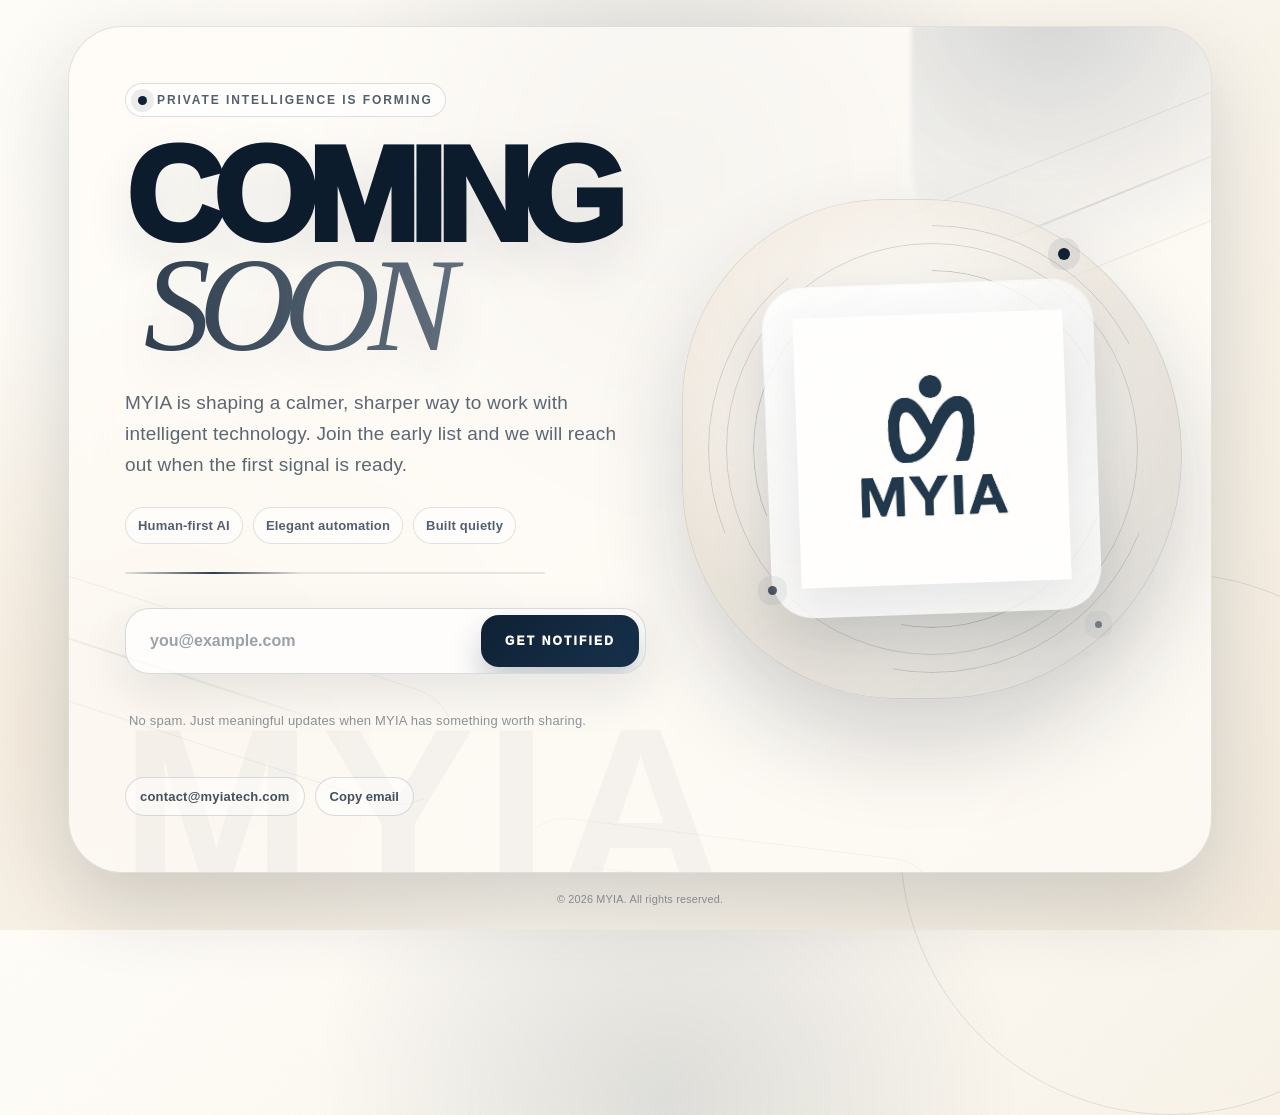
==== index.html @ dc177691 "Add elegant motion system to MYIA landing" ====
<!doctype html>
<html lang="en">
  <head>
    <meta charset="utf-8" />
    <meta name="viewport" content="width=device-width, initial-scale=1" />
    <meta name="color-scheme" content="light" />

    <title>Coming Soon</title>
    <meta name="robots" content="index,follow" />
    <link rel="canonical" href="https://myiatech.com/" />
    <meta
      name="description"
      content="MYIA Tech is launching soon. Leave your email and get notified when we have updates about the MYIA project."
    />

    <meta property="og:title" content="Coming Soon" />
    <meta
      property="og:description"
      content="MYIA Tech is launching soon. Leave your email and get notified when we have updates about the MYIA project."
    />
    <meta property="og:url" content="https://myiatech.com/" />
    <meta property="og:type" content="website" />
    <meta property="og:locale" content="en_US" />

    <meta name="twitter:card" content="summary" />
    <meta name="twitter:title" content="Coming Soon" />
    <meta
      name="twitter:description"
      content="MYIA Tech is launching soon. Leave your email and get notified when we have updates."
    />

    <link rel="icon" href="/favicon-32.png?v=9" sizes="32x32" type="image/png" />
    <link rel="icon" href="/favicon-16.png?v=9" sizes="16x16" type="image/png" />
    <link rel="apple-touch-icon" href="/apple-touch-icon.png?v=9" sizes="180x180" />
    <link rel="manifest" href="/site.webmanifest" />

    <link rel="stylesheet" href="/styles.css" />

    <script type="application/ld+json">
      {
        "@context": "https://schema.org",
        "@type": "Organization",
        "name": "MYIA Tech",
        "url": "https://myiatech.com/",
        "email": "contact@myiatech.com"
      }
    </script>
  </head>
  <body>
    <main class="wrap">
      <section class="coming" aria-label="Coming soon">
        <div class="ambient" aria-hidden="true">
          <span class="ribbon ribbon--a"></span>
          <span class="ribbon ribbon--b"></span>
          <span class="ribbon ribbon--c"></span>
        </div>

        <div class="heroCopy">
          <p class="kicker">Private intelligence is forming</p>
          <h1 class="headline">Coming <span>soon</span></h1>
          <p class="subhead">
            MYIA is shaping a calmer, sharper way to work with intelligent
            technology. Join the early list and we will reach out when the first
            signal is ready.
          </p>

          <ul class="signalList" aria-label="MYIA launch signals">
            <li>Human-first AI</li>
            <li>Elegant automation</li>
            <li>Built quietly</li>
          </ul>

          <div class="launchSignal" aria-hidden="true">
            <span></span>
          </div>

          <div class="notify" id="notify">
            <!-- Formspree (free tier). -->
            <form
              class="form"
              name="notify"
              method="POST"
              action="https://formspree.io/f/mjgewren"
              novalidate
            >
              <input
                type="hidden"
                name="message"
                value="I'd like to be notified when you have news about the MYIA project."
              />
              <input class="honeypot" type="text" name="_gotcha" tabindex="-1" autocomplete="off" />

              <label class="sr-only" for="email">Email</label>
              <div class="form__row">
                <input
                  id="email"
                  name="email"
                  class="form__input"
                  type="email"
                  autocomplete="email"
                  placeholder="you@example.com"
                  inputmode="email"
                  aria-describedby="email-msg"
                  required
                />
                <button class="form__btn" type="submit">Get notified</button>
              </div>
              <p class="fieldMsg" id="email-msg" aria-live="polite"></p>
              <p class="form__meta">
                No spam. Just meaningful updates when MYIA has something worth
                sharing.
              </p>
              <p class="form__status" role="status" aria-live="polite"></p>
            </form>
          </div>

          <div class="links">
            <a
              class="ctaLink ctaLink--email"
              href="mailto:contact@myiatech.com?subject=MYIA%20Tech%20-%20Hello"
              >contact@myiatech.com</a>
            <button class="ctaLink copyBtn" type="button" data-copy="contact@myiatech.com">
              Copy email
            </button>
          </div>
        </div>

        <div class="heroVisual" aria-hidden="true">
          <div class="logoStage">
            <span class="signalRing signalRing--a"></span>
            <span class="signalRing signalRing--b"></span>
            <span class="signalRing signalRing--c"></span>
            <span class="signalBeam"></span>
            <span class="orbitDot orbitDot--a"></span>
            <span class="orbitDot orbitDot--b"></span>
            <span class="orbitDot orbitDot--c"></span>
            <div class="logoLockup">
              <img
                class="logoLockup__mark"
                src="/myia-logo.png"
                alt=""
                width="220"
                height="220"
                loading="eager"
              />
            </div>
          </div>
        </div>
      </section>

      <footer class="footer">
        <small>© <span id="year"></span> MYIA. All rights reserved.</small>
      </footer>
    </main>

    <script src="/script.js" defer></script>
  </body>
</html>
---- styles.css ----
:root {
  --ink: #0f2134;
  --ink-2: #17314b;
  --paper: #fffdf8;
  --porcelain: #f7f2e9;
  --sand: #efe2d0;
  --line: rgba(15, 33, 52, 0.14);
  --muted: rgba(15, 33, 52, 0.68);
  --muted-2: rgba(15, 33, 52, 0.48);
  --shadow: 0 30px 80px rgba(15, 33, 52, 0.16);
  --sans: "Avenir Next", Avenir, "Gill Sans", "Trebuchet MS", sans-serif;
  --serif: "Iowan Old Style", "Palatino Linotype", Palatino, Georgia, serif;
}

* { box-sizing: border-box; }

html,
body { min-height: 100%; }

html {
  -webkit-text-size-adjust: 100%;
  text-size-adjust: 100%;
}

body {
  margin: 0;
  color: var(--ink);
  background:
    radial-gradient(circle at 52% 18%, rgba(15, 33, 52, 0.12), transparent 22rem),
    radial-gradient(circle at 12% 78%, rgba(239, 226, 208, 0.8), transparent 26rem),
    linear-gradient(135deg, #fffdf8 0%, #fbf7ef 48%, #f3eadc 100%);
  font-family: var(--sans);
  letter-spacing: 0.2px;
  overflow-x: hidden;
}

body::before {
  content: "";
  position: fixed;
  inset: 0;
  pointer-events: none;
  opacity: 0.16;
  background-image:
    linear-gradient(rgba(15, 33, 52, 0.06) 1px, transparent 1px),
    linear-gradient(90deg, rgba(15, 33, 52, 0.06) 1px, transparent 1px);
  background-size: 44px 44px;
  mask-image: radial-gradient(circle at 50% 42%, black, transparent 72%);
}

body::after {
  content: "";
  position: fixed;
  inset: -30%;
  pointer-events: none;
  opacity: 0.08;
  background-image: url("data:image/svg+xml,%3Csvg xmlns='http://www.w3.org/2000/svg' width='180' height='180'%3E%3Cfilter id='n'%3E%3CfeTurbulence type='fractalNoise' baseFrequency='.9' numOctaves='3' stitchTiles='stitch'/%3E%3C/filter%3E%3Crect width='180' height='180' filter='url(%23n)' opacity='.45'/%3E%3C/svg%3E");
  mix-blend-mode: multiply;
}

.sr-only {
  position: absolute;
  width: 1px;
  height: 1px;
  padding: 0;
  margin: -1px;
  overflow: hidden;
  clip: rect(0, 0, 0, 0);
  white-space: nowrap;
  border: 0;
}

.wrap {
  position: relative;
  min-height: 100svh;
  display: grid;
  grid-template-rows: 1fr auto;
  max-width: 1180px;
  margin: 0 auto;
  padding: calc(26px + env(safe-area-inset-top)) calc(18px + env(safe-area-inset-left))
    calc(24px + env(safe-area-inset-bottom)) calc(18px + env(safe-area-inset-right));
}

.wrap::before,
.wrap::after {
  content: "";
  position: absolute;
  border: 1px solid rgba(15, 33, 52, 0.1);
  border-radius: 999px;
  pointer-events: none;
  animation: slowSpin 28s linear infinite;
}

.wrap::before {
  width: min(76vw, 760px);
  height: min(76vw, 760px);
  left: 50%;
  top: 50%;
  transform: translate(-50%, -55%);
}

.wrap::after {
  width: min(54vw, 540px);
  height: min(54vw, 540px);
  right: -18%;
  bottom: -20%;
  animation-direction: reverse;
}

.coming {
  position: relative;
  z-index: 1;
  align-self: center;
  display: grid;
  grid-template-columns: minmax(0, 0.96fr) minmax(320px, 0.82fr);
  gap: clamp(30px, 5vw, 76px);
  align-items: center;
  padding: clamp(28px, 5vw, 56px);
  border: 1px solid rgba(15, 33, 52, 0.12);
  border-radius: clamp(28px, 5vw, 54px);
  background: rgba(255, 253, 248, 0.74);
  box-shadow: var(--shadow);
  backdrop-filter: blur(18px);
  transform: translateY(14px);
  opacity: 0;
  animation: enter 760ms cubic-bezier(.2,.8,.2,1) 120ms forwards;
  overflow: hidden;
}

.coming::before {
  content: "";
  position: absolute;
  width: 460px;
  height: 460px;
  right: -160px;
  top: -170px;
  border-radius: 46% 54% 60% 40%;
  background: radial-gradient(circle at 30% 30%, rgba(19, 40, 62, 0.18), transparent 62%);
  filter: blur(2px);
  animation: morph 12s ease-in-out infinite;
}

.coming::after {
  content: "MYIA";
  position: absolute;
  left: clamp(22px, 4vw, 54px);
  bottom: -0.23em;
  color: rgba(15, 33, 52, 0.035);
  font-size: clamp(90px, 18vw, 240px);
  font-weight: 900;
  letter-spacing: 0.04em;
  line-height: 1;
  pointer-events: none;
}

.heroCopy,
.heroVisual { position: relative; z-index: 1; }

.kicker {
  display: inline-flex;
  align-items: center;
  gap: 10px;
  margin: 0 0 24px;
  padding: 9px 12px;
  border: 1px solid rgba(15, 33, 52, 0.14);
  border-radius: 999px;
  color: rgba(15, 33, 52, 0.72);
  background: rgba(255, 255, 255, 0.56);
  font-size: 12px;
  font-weight: 800;
  letter-spacing: 0.16em;
  text-transform: uppercase;
}

.kicker::before {
  content: "";
  width: 9px;
  height: 9px;
  border-radius: 50%;
  background: var(--ink);
  box-shadow: 0 0 0 7px rgba(15, 33, 52, 0.08);
}

.headline {
  max-width: 8.6ch;
  margin: 0;
  color: #0d1c2d;
  font-family: var(--sans);
  font-size: clamp(58px, 11vw, 134px);
  font-weight: 950;
  letter-spacing: -0.075em;
  line-height: 0.82;
  text-transform: uppercase;
}

.headline span {
  display: block;
  font-family: var(--serif);
  font-style: italic;
  font-weight: 500;
  letter-spacing: -0.09em;
  color: rgba(15, 33, 52, 0.86);
  transform: translateX(0.14em);
}

.subhead {
  max-width: 58ch;
  margin: 26px 0 0;
  color: var(--muted);
  font-size: clamp(16px, 1.6vw, 19px);
  line-height: 1.65;
}

.signalList {
  display: flex;
  flex-wrap: wrap;
  gap: 10px;
  margin: 26px 0 0;
  padding: 0;
  list-style: none;
}

.signalList li {
  padding: 10px 12px;
  border: 1px solid rgba(15, 33, 52, 0.13);
  border-radius: 999px;
  background: rgba(255, 255, 255, 0.58);
  color: rgba(15, 33, 52, 0.72);
  font-size: 13px;
  font-weight: 700;
}

.notify {
  margin-top: 34px;
  max-width: 620px;
}

.form { margin: 0; }

.honeypot { display: none !important; }

.form__row {
  display: grid;
  grid-template-columns: 1fr auto;
  align-items: stretch;
  padding: 6px;
  border: 1px solid rgba(15, 33, 52, 0.16);
  border-radius: 24px;
  background: rgba(255, 255, 255, 0.72);
  box-shadow: 0 18px 48px rgba(15, 33, 52, 0.1);
  overflow: hidden;
  transition: border-color 160ms ease, box-shadow 160ms ease, transform 160ms ease;
}

.form__row:focus-within {
  border-color: rgba(15, 33, 52, 0.42);
  box-shadow: 0 22px 60px rgba(15, 33, 52, 0.16), 0 0 0 6px rgba(15, 33, 52, 0.08);
  transform: translateY(-1px);
}

.form__row[data-state="error"] {
  border-color: rgba(15, 33, 52, 0.48);
  box-shadow: 0 0 0 6px rgba(15, 33, 52, 0.09);
}

.form__input {
  min-width: 0;
  width: 100%;
  border: 0;
  padding: 17px 18px;
  color: var(--ink);
  background: transparent;
  font: 700 16px/1 var(--sans);
  outline: none;
}

.form__input::placeholder { color: rgba(15, 33, 52, 0.42); }

.form__btn {
  border: 0;
  border-radius: 18px;
  padding: 0 24px;
  color: #fffdf8;
  background: linear-gradient(135deg, #0f2134 0%, #17314b 100%);
  font-size: 12px;
  font-weight: 950;
  letter-spacing: 0.18em;
  text-transform: uppercase;
  cursor: pointer;
  box-shadow: 0 18px 32px rgba(15, 33, 52, 0.24);
  transition: transform 140ms ease, filter 140ms ease;
}

.form__btn:hover { transform: translateY(-1px); filter: saturate(1.08); }
.form__btn:active { transform: translateY(0); }
.form__btn:disabled { cursor: default; opacity: 0.75; transform: none; }

.fieldMsg,
.form__status,
.form__meta {
  margin: 12px 4px 0;
  color: var(--muted-2);
  font-size: 13px;
  min-height: 1.2em;
}

.fieldMsg.is-error,
.form__status.is-error {
  display: inline-block;
  padding: 10px 12px;
  border: 1px solid rgba(15, 33, 52, 0.16);
  border-radius: 14px;
  background: rgba(239, 226, 208, 0.55);
  color: rgba(15, 33, 52, 0.84);
}

.logoStage {
  position: relative;
  display: grid;
  place-items: center;
  min-height: clamp(360px, 46vw, 560px);
}

.logoStage::before {
  content: "";
  position: absolute;
  width: min(88vw, 500px);
  height: min(88vw, 500px);
  border-radius: 44% 56% 53% 47%;
  background:
    radial-gradient(circle at 44% 34%, rgba(255, 255, 255, 0.94), rgba(255,255,255,0.36) 42%, transparent 64%),
    linear-gradient(145deg, rgba(239, 226, 208, 0.82), rgba(15, 33, 52, 0.13));
  box-shadow: inset 0 0 0 1px rgba(15, 33, 52, 0.1), 0 44px 90px rgba(15, 33, 52, 0.18);
  animation: morph 14s ease-in-out infinite;
}

.logoStage::after {
  content: "";
  position: absolute;
  width: min(70vw, 410px);
  height: min(70vw, 410px);
  border: 1px solid rgba(15, 33, 52, 0.14);
  border-radius: 999px;
  animation: slowSpin 18s linear infinite;
}

.logoLockup {
  position: relative;
  z-index: 1;
  display: grid;
  place-items: center;
  width: min(64vw, 330px);
  aspect-ratio: 1;
  border-radius: 42px;
  background: rgba(255, 255, 255, 0.76);
  box-shadow: 0 24px 60px rgba(15, 33, 52, 0.14);
  transform: rotate(-2deg);
  animation: float 6s ease-in-out infinite;
}

.logoLockup__mark {
  width: 82%;
  height: auto;
  display: block;
  filter: drop-shadow(0 16px 26px rgba(15, 33, 52, 0.1));
}

.orbitDot {
  position: absolute;
  z-index: 2;
  width: 12px;
  height: 12px;
  border-radius: 50%;
  background: var(--ink);
  box-shadow: 0 0 0 10px rgba(15, 33, 52, 0.08);
}

.orbitDot--a { top: 14%; right: 19%; }
.orbitDot--b { left: 13%; bottom: 24%; width: 9px; height: 9px; opacity: 0.72; }
.orbitDot--c { right: 12%; bottom: 18%; width: 7px; height: 7px; opacity: 0.5; }

.links {
  display: flex;
  gap: 10px;
  align-items: center;
  flex-wrap: wrap;
  margin-top: 20px;
}

.ctaLink {
  display: inline-flex;
  align-items: center;
  justify-content: center;
  padding: 11px 14px;
  border: 1px solid rgba(15, 33, 52, 0.15);
  border-radius: 999px;
  background: rgba(255, 255, 255, 0.5);
  color: rgba(15, 33, 52, 0.78);
  font: inherit;
  font-size: 13px;
  font-weight: 700;
  text-decoration: none;
  cursor: pointer;
  -webkit-tap-highlight-color: transparent;
}

.ctaLink:hover { background: rgba(255, 255, 255, 0.76); }
.copyBtn { appearance: none; }

.footer {
  position: relative;
  z-index: 1;
  color: rgba(15, 33, 52, 0.44);
  font-size: 13px;
  padding-top: 18px;
  text-align: center;
}

@keyframes enter {
  to { opacity: 1; transform: translateY(0); }
}

@keyframes float {
  0%, 100% { transform: translateY(0) rotate(-2deg); }
  50% { transform: translateY(-12px) rotate(1deg); }
}

@keyframes morph {
  0%, 100% { border-radius: 44% 56% 53% 47%; transform: rotate(0deg) scale(1); }
  50% { border-radius: 58% 42% 44% 56%; transform: rotate(5deg) scale(1.03); }
}

@keyframes slowSpin {
  from { rotate: 0deg; }
  to { rotate: 360deg; }
}

@media (max-width: 860px) {
  .coming {
    grid-template-columns: 1fr;
    text-align: center;
    padding: 28px 18px;
  }

  .headline { margin: 0 auto; }
  .subhead { margin-left: auto; margin-right: auto; }
  .signalList,
  .links { justify-content: center; }
  .notify { margin-left: auto; margin-right: auto; }
  .heroVisual { order: -1; }
  .logoStage { min-height: 320px; }
}

@media (max-width: 560px) {
  .wrap { padding: 14px; }
  .coming { border-radius: 30px; }
  .headline { font-size: clamp(48px, 17vw, 82px); }
  .form__row { grid-template-columns: 1fr; }
  .form__btn { min-height: 52px; }
  .logoLockup { width: min(72vw, 260px); border-radius: 34px; }
  .logoStage { min-height: 280px; }
}

@media (prefers-reduced-motion: reduce) {
  *, *::before, *::after {
    animation-duration: 0.001ms !important;
    animation-iteration-count: 1 !important;
    scroll-behavior: auto !important;
  }
}

/* Creative motion layer */
.ambient {
  position: absolute;
  inset: 0;
  pointer-events: none;
  overflow: hidden;
  z-index: 0;
}

.ribbon {
  position: absolute;
  width: 520px;
  height: 120px;
  border: 1px solid rgba(15, 33, 52, 0.12);
  border-left-color: transparent;
  border-right-color: transparent;
  border-radius: 999px;
  filter: blur(0.2px);
  opacity: 0.64;
  transform-origin: center;
}

.ribbon::after {
  content: "";
  position: absolute;
  inset: 50% auto auto 12%;
  width: 72%;
  height: 1px;
  background: linear-gradient(90deg, transparent, rgba(15, 33, 52, 0.38), transparent);
  transform: translateY(-50%);
}

.ribbon--a {
  right: -160px;
  top: 13%;
  rotate: -22deg;
  animation: ribbonA 11s ease-in-out infinite;
}

.ribbon--b {
  left: -220px;
  bottom: 17%;
  width: 620px;
  rotate: 18deg;
  opacity: 0.42;
  animation: ribbonB 13s ease-in-out infinite;
}

.ribbon--c {
  right: 24%;
  bottom: -58px;
  width: 420px;
  height: 92px;
  rotate: 7deg;
  opacity: 0.32;
  animation: ribbonC 15s ease-in-out infinite;
}

.heroCopy > * {
  opacity: 0;
  transform: translateY(18px);
  animation: revealUp 820ms cubic-bezier(.2,.8,.2,1) forwards;
}

.heroCopy > :nth-child(1) { animation-delay: 240ms; }
.heroCopy > :nth-child(2) { animation-delay: 340ms; }
.heroCopy > :nth-child(3) { animation-delay: 450ms; }
.heroCopy > :nth-child(4) { animation-delay: 560ms; }
.heroCopy > :nth-child(5) { animation-delay: 660ms; }
.heroCopy > :nth-child(6) { animation-delay: 760ms; }
.heroCopy > :nth-child(7) { animation-delay: 860ms; }

.kicker {
  position: relative;
  overflow: hidden;
}

.kicker::after {
  content: "";
  position: absolute;
  inset: 0;
  background: linear-gradient(100deg, transparent 0%, rgba(255,255,255,.7) 42%, transparent 70%);
  transform: translateX(-120%);
  animation: glint 4.8s ease-in-out 1.4s infinite;
}

.headline {
  text-shadow: 0 20px 50px rgba(15, 33, 52, 0.1);
}

.headline span {
  background: linear-gradient(90deg, rgba(15, 33, 52, 0.86), rgba(23, 49, 75, 0.56), rgba(15, 33, 52, 0.88));
  background-size: 180% 100%;
  -webkit-background-clip: text;
  background-clip: text;
  color: transparent;
  animation: inkFlow 7s ease-in-out infinite;
}

.signalList li {
  position: relative;
  overflow: hidden;
  transition: transform 180ms ease, border-color 180ms ease, background 180ms ease;
}

.signalList li:hover {
  transform: translateY(-2px);
  border-color: rgba(15, 33, 52, 0.26);
  background: rgba(255, 255, 255, 0.82);
}

.launchSignal {
  position: relative;
  width: min(420px, 100%);
  height: 2px;
  margin-top: 28px;
  overflow: hidden;
  border-radius: 999px;
  background: rgba(15, 33, 52, 0.1);
}

.launchSignal span {
  position: absolute;
  inset: 0 auto 0 0;
  width: 42%;
  border-radius: inherit;
  background: linear-gradient(90deg, transparent, rgba(15,33,52,0.86), transparent);
  animation: scanSignal 2.8s cubic-bezier(.6,0,.2,1) infinite;
}

.logoStage {
  perspective: 900px;
}

.signalRing {
  position: absolute;
  border-radius: 999px;
  border: 1px solid rgba(15, 33, 52, 0.16);
  mask-image: conic-gradient(from 0deg, black 0 62deg, transparent 62deg 112deg, black 112deg 190deg, transparent 190deg 248deg, black 248deg 320deg, transparent 320deg 360deg);
  pointer-events: none;
}

.signalRing--a {
  width: min(78vw, 448px);
  height: min(78vw, 448px);
  animation: ringOrbit 16s linear infinite;
}

.signalRing--b {
  width: min(64vw, 358px);
  height: min(64vw, 358px);
  border-color: rgba(15, 33, 52, 0.22);
  animation: ringOrbit 12s linear infinite reverse;
}

.signalRing--c {
  width: min(48vw, 266px);
  height: min(48vw, 266px);
  border-color: rgba(15, 33, 52, 0.12);
  animation: ringOrbit 9s linear infinite;
}

.signalBeam {
  position: absolute;
  width: min(46vw, 310px);
  height: min(46vw, 310px);
  border-radius: 50%;
  background: conic-gradient(from 110deg, transparent 0 72%, rgba(255,255,255,.72), transparent 86% 100%);
  mix-blend-mode: screen;
  opacity: 0.7;
  animation: beamSweep 7s ease-in-out infinite;
}

.logoLockup {
  transform-style: preserve-3d;
  transition: transform 260ms ease, box-shadow 260ms ease;
}

.logoLockup::before,
.logoLockup::after {
  content: "";
  position: absolute;
  pointer-events: none;
}

.logoLockup::before {
  inset: -1px;
  border-radius: inherit;
  border: 1px solid rgba(255,255,255,.88);
  background: linear-gradient(135deg, rgba(255,255,255,.68), transparent 38%, rgba(15,33,52,.08));
  mask-image: linear-gradient(#000, transparent 68%);
}

.logoLockup::after {
  inset: 12%;
  border-radius: 34px;
  background: radial-gradient(circle at 50% 30%, rgba(15,33,52,.11), transparent 56%);
  filter: blur(22px);
  transform: translateZ(-1px);
}

.logoStage:hover .logoLockup {
  transform: translateY(-10px) rotateX(4deg) rotateY(-6deg) rotate(-1deg);
  box-shadow: 0 34px 82px rgba(15, 33, 52, 0.2);
}

.orbitDot {
  animation: pulseDot 3.8s ease-in-out infinite;
}

.orbitDot--b { animation-delay: .8s; }
.orbitDot--c { animation-delay: 1.5s; }

.form__btn {
  position: relative;
  overflow: hidden;
}

.form__btn::after {
  content: "";
  position: absolute;
  inset: 0;
  background: linear-gradient(100deg, transparent 20%, rgba(255,255,255,.28), transparent 72%);
  transform: translateX(-130%);
  animation: buttonSheen 4.2s ease-in-out 1.2s infinite;
}

@keyframes revealUp {
  to { opacity: 1; transform: translateY(0); }
}

@keyframes glint {
  0%, 55% { transform: translateX(-120%); }
  75%, 100% { transform: translateX(120%); }
}

@keyframes inkFlow {
  0%, 100% { background-position: 0% 50%; }
  50% { background-position: 100% 50%; }
}

@keyframes scanSignal {
  0% { transform: translateX(-110%); opacity: 0; }
  18% { opacity: 1; }
  82% { opacity: 1; }
  100% { transform: translateX(250%); opacity: 0; }
}

@keyframes ringOrbit {
  from { transform: rotate(0deg); }
  to { transform: rotate(360deg); }
}

@keyframes beamSweep {
  0%, 100% { transform: rotate(0deg) scale(.96); opacity: .42; }
  50% { transform: rotate(145deg) scale(1.03); opacity: .78; }
}

@keyframes pulseDot {
  0%, 100% { transform: scale(1); opacity: .8; }
  50% { transform: scale(1.35); opacity: 1; }
}

@keyframes ribbonA {
  0%, 100% { transform: translate3d(0,0,0) scale(1); }
  50% { transform: translate3d(-28px, 16px, 0) scale(1.04); }
}

@keyframes ribbonB {
  0%, 100% { transform: translate3d(0,0,0) scale(1); }
  50% { transform: translate3d(34px, -18px, 0) scale(1.03); }
}

@keyframes ribbonC {
  0%, 100% { transform: translate3d(0,0,0); }
  50% { transform: translate3d(0, -20px, 0); }
}

@keyframes buttonSheen {
  0%, 60% { transform: translateX(-130%); }
  82%, 100% { transform: translateX(130%); }
}

@media (max-width: 860px) {
  .launchSignal { margin-left: auto; margin-right: auto; }
  .ribbon--a { right: -260px; top: 8%; }
  .ribbon--b { left: -300px; }
}

@media (max-width: 560px) {
  .ribbon { opacity: 0.34; }
  .signalRing--a { width: 310px; height: 310px; }
  .signalRing--b { width: 250px; height: 250px; }
  .signalRing--c { width: 190px; height: 190px; }
}
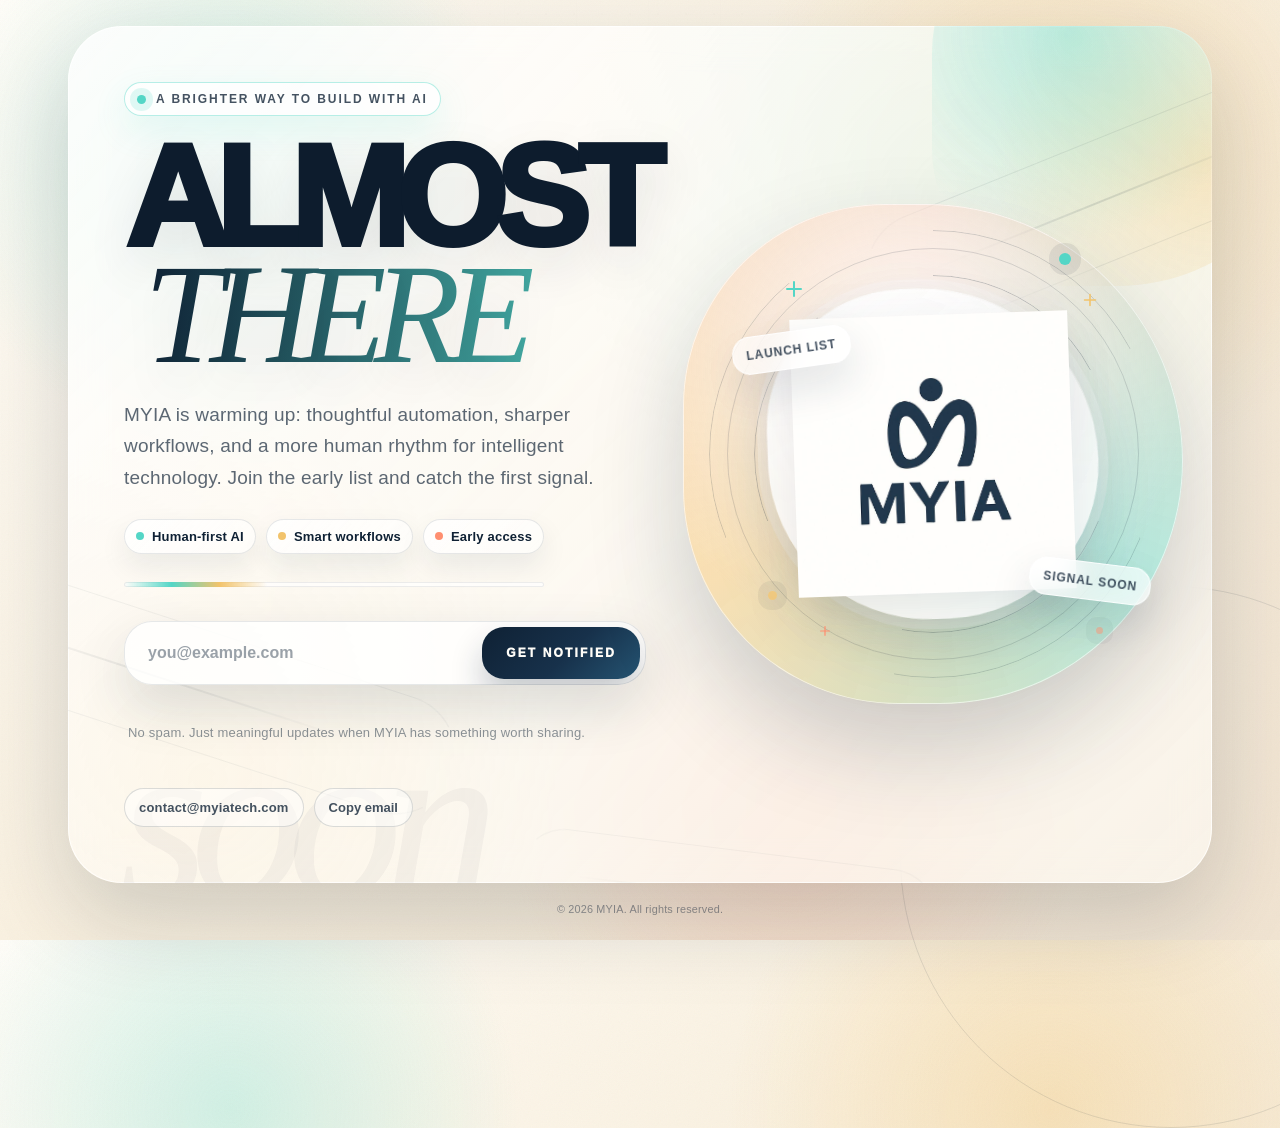
==== commit c00b150a: "Add pepsy creative direction" ====
--- a/index.html
+++ b/index.html
@@ -56,18 +56,18 @@
         </div>
 
         <div class="heroCopy">
-          <p class="kicker">Private intelligence is forming</p>
-          <h1 class="headline">Coming <span>soon</span></h1>
+          <p class="kicker">A brighter way to build with AI</p>
+          <h1 class="headline">Almost <span>there</span></h1>
           <p class="subhead">
-            MYIA is shaping a calmer, sharper way to work with intelligent
-            technology. Join the early list and we will reach out when the first
-            signal is ready.
+            MYIA is warming up: thoughtful automation, sharper workflows, and a
+            more human rhythm for intelligent technology. Join the early list
+            and catch the first signal.
           </p>
 
           <ul class="signalList" aria-label="MYIA launch signals">
             <li>Human-first AI</li>
-            <li>Elegant automation</li>
-            <li>Built quietly</li>
+            <li>Smart workflows</li>
+            <li>Early access</li>
           </ul>
 
           <div class="launchSignal" aria-hidden="true">
@@ -127,6 +127,9 @@
 
         <div class="heroVisual" aria-hidden="true">
           <div class="logoStage">
+            <span class="spark spark--a"></span>
+            <span class="spark spark--b"></span>
+            <span class="spark spark--c"></span>
             <span class="signalRing signalRing--a"></span>
             <span class="signalRing signalRing--b"></span>
             <span class="signalRing signalRing--c"></span>
@@ -144,6 +147,8 @@
                 loading="eager"
               />
             </div>
+            <div class="miniCard miniCard--a">Launch list</div>
+            <div class="miniCard miniCard--b">Signal soon</div>
           </div>
         </div>
       </section>
--- a/styles.css
+++ b/styles.css
@@ -763,3 +763,250 @@
   .signalRing--b { width: 250px; height: 250px; }
   .signalRing--c { width: 190px; height: 190px; }
 }
+
+/* Pepsy creative pass */
+:root {
+  --pop: #54d6c6;
+  --pop-2: #f2c36b;
+  --pop-3: #ff8f70;
+}
+
+body {
+  background:
+    radial-gradient(circle at 18% 18%, rgba(84, 214, 198, 0.26), transparent 18rem),
+    radial-gradient(circle at 82% 18%, rgba(242, 195, 107, 0.32), transparent 20rem),
+    radial-gradient(circle at 62% 86%, rgba(255, 143, 112, 0.2), transparent 18rem),
+    linear-gradient(135deg, #fffdf8 0%, #f9f0df 46%, #f1e4d2 100%);
+}
+
+body::before {
+  opacity: 0.2;
+  background-image:
+    radial-gradient(circle, rgba(15, 33, 52, 0.09) 1.2px, transparent 1.4px),
+    linear-gradient(90deg, rgba(15, 33, 52, 0.045) 1px, transparent 1px);
+  background-size: 28px 28px, 72px 72px;
+  mask-image: radial-gradient(circle at 48% 40%, black, transparent 76%);
+}
+
+.coming {
+  border: 0;
+  background:
+    linear-gradient(135deg, rgba(255,255,255,.78), rgba(255,253,248,.58)),
+    radial-gradient(circle at 78% 20%, rgba(84,214,198,.25), transparent 24rem),
+    radial-gradient(circle at 12% 88%, rgba(242,195,107,.28), transparent 22rem);
+  box-shadow:
+    0 34px 90px rgba(15, 33, 52, 0.18),
+    inset 0 0 0 1px rgba(255,255,255,.74);
+}
+
+.coming::before {
+  right: -110px;
+  top: -130px;
+  width: 390px;
+  height: 390px;
+  background:
+    radial-gradient(circle at 35% 35%, rgba(84, 214, 198, 0.42), transparent 58%),
+    radial-gradient(circle at 70% 68%, rgba(242, 195, 107, 0.36), transparent 56%);
+  filter: blur(0);
+  opacity: .9;
+}
+
+.coming::after {
+  content: "soon";
+  color: rgba(15, 33, 52, 0.04);
+  font-family: var(--serif);
+  font-style: italic;
+  font-weight: 500;
+  letter-spacing: -0.08em;
+  text-transform: lowercase;
+}
+
+.kicker {
+  border-color: rgba(84, 214, 198, 0.42);
+  background: rgba(255, 255, 255, 0.72);
+  color: rgba(15,33,52,.78);
+  box-shadow: 0 14px 34px rgba(84, 214, 198, 0.14);
+}
+
+.kicker::before {
+  background: var(--pop);
+  box-shadow: 0 0 0 7px rgba(84, 214, 198, 0.18);
+}
+
+.headline {
+  max-width: 7.8ch;
+  font-size: clamp(62px, 11.8vw, 142px);
+  letter-spacing: -0.085em;
+}
+
+.headline span {
+  color: transparent;
+  background: linear-gradient(95deg, #0f2134 0%, #54d6c6 46%, #f2c36b 78%, #0f2134 100%);
+  background-size: 220% 100%;
+  -webkit-background-clip: text;
+  background-clip: text;
+}
+
+.signalList li {
+  border: 0;
+  color: #0f2134;
+  background: linear-gradient(135deg, rgba(255,255,255,.82), rgba(255,255,255,.5));
+  box-shadow: inset 0 0 0 1px rgba(15,33,52,.1), 0 12px 28px rgba(15,33,52,.08);
+}
+
+.signalList li:nth-child(1)::before,
+.signalList li:nth-child(2)::before,
+.signalList li:nth-child(3)::before {
+  content: "";
+  display: inline-block;
+  width: 8px;
+  height: 8px;
+  margin-right: 8px;
+  border-radius: 50%;
+  vertical-align: 1px;
+}
+
+.signalList li:nth-child(1)::before { background: var(--pop); }
+.signalList li:nth-child(2)::before { background: var(--pop-2); }
+.signalList li:nth-child(3)::before { background: var(--pop-3); }
+
+.launchSignal {
+  height: 5px;
+  background: rgba(255,255,255,.66);
+  box-shadow: inset 0 0 0 1px rgba(15,33,52,.08);
+}
+
+.launchSignal span {
+  width: 34%;
+  background: linear-gradient(90deg, transparent, var(--pop), var(--pop-2), transparent);
+}
+
+.form__row {
+  border: 0;
+  background: rgba(255,255,255,.82);
+  border-radius: 28px;
+  box-shadow: 0 22px 54px rgba(15,33,52,.14), inset 0 0 0 1px rgba(15,33,52,.1);
+}
+
+.form__btn {
+  background: linear-gradient(135deg, #0f2134 0%, #17314b 54%, #255472 100%);
+  border-radius: 22px;
+}
+
+.logoStage::before {
+  background:
+    radial-gradient(circle at 46% 33%, rgba(255,255,255,.96), rgba(255,255,255,.28) 43%, transparent 66%),
+    conic-gradient(from 120deg, rgba(84,214,198,.42), rgba(242,195,107,.46), rgba(255,143,112,.28), rgba(84,214,198,.42));
+  box-shadow: inset 0 0 0 1px rgba(255,255,255,.58), 0 44px 96px rgba(15,33,52,.2);
+}
+
+.logoLockup {
+  background: rgba(255,255,255,.86);
+  border-radius: 44% 56% 49% 51%;
+  box-shadow:
+    0 28px 70px rgba(15,33,52,.18),
+    0 0 0 10px rgba(255,255,255,.26);
+  animation: floatPepsy 5.8s ease-in-out infinite;
+}
+
+.logoLockup__mark {
+  width: 84%;
+}
+
+.spark {
+  position: absolute;
+  z-index: 3;
+  width: 16px;
+  height: 16px;
+  pointer-events: none;
+  animation: sparkle 3.6s ease-in-out infinite;
+}
+
+.spark::before,
+.spark::after {
+  content: "";
+  position: absolute;
+  inset: 7px 0 auto;
+  height: 2px;
+  border-radius: 99px;
+  background: var(--ink);
+}
+
+.spark::after {
+  transform: rotate(90deg);
+}
+
+.spark--a { top: 19%; left: 17%; color: var(--pop); animation-delay: .2s; }
+.spark--b { top: 21%; right: 13%; transform: scale(.78); animation-delay: 1s; }
+.spark--c { bottom: 17%; left: 24%; transform: scale(.62); animation-delay: 1.8s; }
+.spark--a::before, .spark--a::after { background: var(--pop); }
+.spark--b::before, .spark--b::after { background: var(--pop-2); }
+.spark--c::before, .spark--c::after { background: var(--pop-3); }
+
+.miniCard {
+  position: absolute;
+  z-index: 4;
+  padding: 12px 14px;
+  border-radius: 18px;
+  background: rgba(255,255,255,.74);
+  color: rgba(15,33,52,.78);
+  font-size: 12px;
+  font-weight: 900;
+  letter-spacing: .08em;
+  text-transform: uppercase;
+  box-shadow: 0 18px 42px rgba(15,33,52,.13), inset 0 0 0 1px rgba(255,255,255,.78);
+  backdrop-filter: blur(12px);
+}
+
+.miniCard--a {
+  left: 5%;
+  top: 28%;
+  rotate: -8deg;
+  animation: cardFloatA 6s ease-in-out infinite;
+}
+
+.miniCard--b {
+  right: 1%;
+  bottom: 24%;
+  rotate: 7deg;
+  animation: cardFloatB 7s ease-in-out infinite;
+}
+
+.orbitDot--a { background: var(--pop); }
+.orbitDot--b { background: var(--pop-2); }
+.orbitDot--c { background: var(--pop-3); }
+
+.ctaLink:hover {
+  transform: translateY(-1px);
+  box-shadow: 0 12px 26px rgba(15,33,52,.1);
+}
+
+@keyframes floatPepsy {
+  0%, 100% { transform: translateY(0) rotate(-3deg) scale(1); border-radius: 44% 56% 49% 51%; }
+  50% { transform: translateY(-14px) rotate(2deg) scale(1.015); border-radius: 56% 44% 52% 48%; }
+}
+
+@keyframes sparkle {
+  0%, 100% { opacity: .35; scale: .78; rotate: 0deg; }
+  45% { opacity: 1; scale: 1.15; rotate: 90deg; }
+}
+
+@keyframes cardFloatA {
+  0%, 100% { transform: translateY(0) rotate(0deg); }
+  50% { transform: translateY(-12px) rotate(4deg); }
+}
+
+@keyframes cardFloatB {
+  0%, 100% { transform: translateY(0) rotate(0deg); }
+  50% { transform: translateY(12px) rotate(-5deg); }
+}
+
+@media (max-width: 860px) {
+  .miniCard--a { left: 10%; top: 20%; }
+  .miniCard--b { right: 8%; bottom: 16%; }
+}
+
+@media (max-width: 560px) {
+  .miniCard { display: none; }
+  .headline { font-size: clamp(54px, 17vw, 88px); }
+}
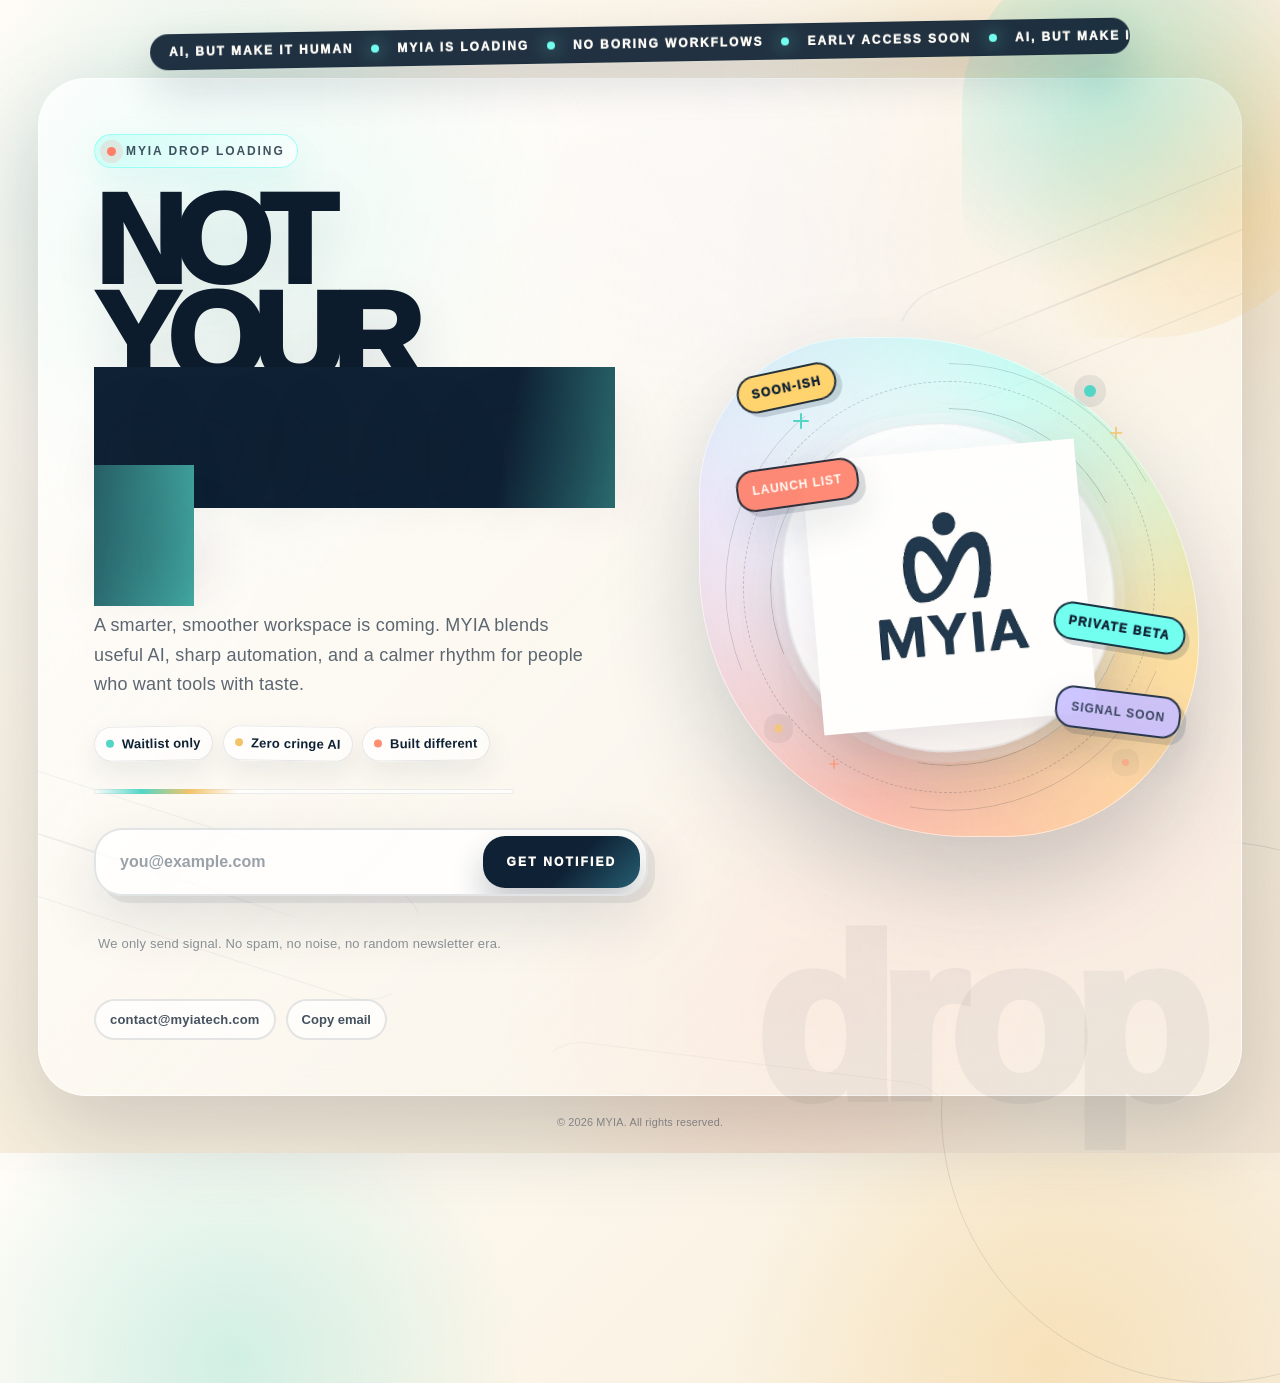
==== commit aafc6aa7: "Push MYIA landing into Gen Z direction" ====
--- a/index.html
+++ b/index.html
@@ -48,6 +48,19 @@
   </head>
   <body>
     <main class="wrap">
+      <div class="dropMarquee" aria-hidden="true">
+        <div class="dropMarquee__track">
+          <span>AI, but make it human</span>
+          <span>MYIA is loading</span>
+          <span>No boring workflows</span>
+          <span>Early access soon</span>
+          <span>AI, but make it human</span>
+          <span>MYIA is loading</span>
+          <span>No boring workflows</span>
+          <span>Early access soon</span>
+        </div>
+      </div>
+
       <section class="coming" aria-label="Coming soon">
         <div class="ambient" aria-hidden="true">
           <span class="ribbon ribbon--a"></span>
@@ -56,18 +69,18 @@
         </div>
 
         <div class="heroCopy">
-          <p class="kicker">A brighter way to build with AI</p>
-          <h1 class="headline">Almost <span>there</span></h1>
+          <p class="kicker">MYIA drop loading</p>
+          <h1 class="headline">Not your <span>average AI</span></h1>
           <p class="subhead">
-            MYIA is warming up: thoughtful automation, sharper workflows, and a
-            more human rhythm for intelligent technology. Join the early list
-            and catch the first signal.
+            A smarter, smoother workspace is coming. MYIA blends useful AI,
+            sharp automation, and a calmer rhythm for people who want tools with
+            taste.
           </p>
 
           <ul class="signalList" aria-label="MYIA launch signals">
-            <li>Human-first AI</li>
-            <li>Smart workflows</li>
-            <li>Early access</li>
+            <li>Waitlist only</li>
+            <li>Zero cringe AI</li>
+            <li>Built different</li>
           </ul>
 
           <div class="launchSignal" aria-hidden="true">
@@ -107,8 +120,7 @@
               </div>
               <p class="fieldMsg" id="email-msg" aria-live="polite"></p>
               <p class="form__meta">
-                No spam. Just meaningful updates when MYIA has something worth
-                sharing.
+                We only send signal. No spam, no noise, no random newsletter era.
               </p>
               <p class="form__status" role="status" aria-live="polite"></p>
             </form>
@@ -127,6 +139,8 @@
 
         <div class="heroVisual" aria-hidden="true">
           <div class="logoStage">
+            <span class="sticker sticker--a">soon-ish</span>
+            <span class="sticker sticker--b">private beta</span>
             <span class="spark spark--a"></span>
             <span class="spark spark--b"></span>
             <span class="spark spark--c"></span>
--- a/styles.css
+++ b/styles.css
@@ -1010,3 +1010,237 @@
   .miniCard { display: none; }
   .headline { font-size: clamp(54px, 17vw, 88px); }
 }
+
+/* Gen Z drop layer */
+:root {
+  --electric: #73fff0;
+  --butter: #ffd36e;
+  --coral: #ff7f68;
+  --lavender: #c9c1ff;
+}
+
+.wrap {
+  max-width: 1240px;
+}
+
+.dropMarquee {
+  position: relative;
+  z-index: 3;
+  width: min(100%, 980px);
+  margin: 0 auto 16px;
+  overflow: hidden;
+  border: 1px solid rgba(15, 33, 52, 0.12);
+  border-radius: 999px;
+  background: rgba(15, 33, 52, 0.92);
+  color: #fffdf8;
+  box-shadow: 0 18px 44px rgba(15, 33, 52, 0.16);
+  transform: rotate(-1deg);
+}
+
+.dropMarquee__track {
+  display: flex;
+  width: max-content;
+  gap: 18px;
+  padding: 10px 18px;
+  animation: marquee 20s linear infinite;
+}
+
+.dropMarquee__track span {
+  display: inline-flex;
+  align-items: center;
+  gap: 18px;
+  font-size: 12px;
+  font-weight: 950;
+  letter-spacing: 0.16em;
+  text-transform: uppercase;
+  white-space: nowrap;
+}
+
+.dropMarquee__track span::after {
+  content: "";
+  width: 8px;
+  height: 8px;
+  border-radius: 50%;
+  background: var(--electric);
+  box-shadow: 0 0 18px rgba(115, 255, 240, 0.8);
+}
+
+.coming {
+  overflow: visible;
+  border-radius: clamp(30px, 4vw, 48px);
+  background:
+    linear-gradient(135deg, rgba(255,255,255,.76), rgba(255,253,248,.48)),
+    radial-gradient(circle at 16% 16%, rgba(115,255,240,.2), transparent 22rem),
+    radial-gradient(circle at 86% 72%, rgba(255,127,104,.18), transparent 24rem),
+    radial-gradient(circle at 64% 18%, rgba(201,193,255,.18), transparent 20rem);
+}
+
+.coming::after {
+  content: "DROP";
+  left: auto;
+  right: clamp(12px, 4vw, 54px);
+  bottom: -0.18em;
+  color: rgba(15, 33, 52, 0.05);
+  font-family: var(--sans);
+  font-style: normal;
+  font-weight: 950;
+  letter-spacing: -0.08em;
+}
+
+.kicker {
+  background: linear-gradient(135deg, rgba(115,255,240,.3), rgba(255,255,255,.72));
+  border-color: rgba(115,255,240,.62);
+  transform: rotate(-1deg);
+}
+
+.kicker::before {
+  background: var(--coral);
+  box-shadow: 0 0 0 7px rgba(255, 127, 104, 0.16);
+}
+
+.headline {
+  max-width: 8.4ch;
+  font-size: clamp(54px, 10.8vw, 126px);
+  letter-spacing: -0.095em;
+  line-height: 0.78;
+}
+
+.headline span {
+  display: inline;
+  font-family: var(--sans);
+  font-style: normal;
+  font-weight: 950;
+  letter-spacing: -0.105em;
+  background: linear-gradient(100deg, #0f2134 0%, #0f2134 28%, #54d6c6 47%, #ff7f68 67%, #0f2134 92%);
+  background-size: 240% 100%;
+}
+
+.subhead {
+  max-width: 50ch;
+  font-size: clamp(16px, 1.55vw, 18px);
+}
+
+.signalList li {
+  transform: rotate(-1deg);
+}
+
+.signalList li:nth-child(2) {
+  transform: rotate(1deg);
+}
+
+.signalList li:nth-child(3) {
+  transform: rotate(-.5deg);
+}
+
+.logoStage::before {
+  border-radius: 34% 66% 42% 58%;
+  background:
+    radial-gradient(circle at 44% 36%, rgba(255,255,255,.96), rgba(255,255,255,.28) 42%, transparent 66%),
+    conic-gradient(from 18deg, rgba(115,255,240,.54), rgba(255,211,110,.58), rgba(255,127,104,.42), rgba(201,193,255,.42), rgba(115,255,240,.54));
+  animation: genBlob 8s ease-in-out infinite;
+}
+
+.logoStage::after {
+  border-style: dashed;
+  border-color: rgba(15,33,52,.2);
+}
+
+.logoLockup {
+  border: 2px solid rgba(15, 33, 52, 0.08);
+  transform: rotate(-5deg);
+}
+
+.logoStage:hover .logoLockup {
+  transform: translateY(-12px) rotateX(5deg) rotateY(-8deg) rotate(-5deg) scale(1.02);
+}
+
+.sticker {
+  position: absolute;
+  z-index: 6;
+  padding: 10px 13px;
+  border: 2px solid rgba(15,33,52,.9);
+  border-radius: 999px;
+  color: #0f2134;
+  background: var(--butter);
+  font-size: 12px;
+  font-weight: 950;
+  letter-spacing: .12em;
+  text-transform: uppercase;
+  box-shadow: 5px 5px 0 rgba(15,33,52,.16);
+}
+
+.sticker--a {
+  top: 11%;
+  left: 5%;
+  rotate: -12deg;
+  animation: stickerPop 4.8s ease-in-out infinite;
+}
+
+.sticker--b {
+  right: 0;
+  top: 54%;
+  background: var(--electric);
+  rotate: 9deg;
+  animation: stickerPop 5.6s ease-in-out .8s infinite;
+}
+
+.miniCard {
+  border: 2px solid rgba(15,33,52,.86);
+  box-shadow: 6px 6px 0 rgba(15,33,52,.14), 0 18px 42px rgba(15,33,52,.11);
+}
+
+.miniCard--a {
+  background: rgba(255, 127, 104, .9);
+  color: #fffdf8;
+}
+
+.miniCard--b {
+  background: rgba(201, 193, 255, .92);
+}
+
+.form__row {
+  border: 2px solid rgba(15,33,52,.12);
+  box-shadow: 7px 7px 0 rgba(15,33,52,.08), 0 24px 60px rgba(15,33,52,.12);
+}
+
+.form__btn {
+  background: linear-gradient(135deg, #0f2134 0%, #0f2134 55%, #265e72 100%);
+}
+
+.form__btn:hover {
+  transform: translate(-2px, -2px);
+}
+
+.ctaLink {
+  border: 2px solid rgba(15,33,52,.11);
+  background: rgba(255,255,255,.65);
+}
+
+@keyframes marquee {
+  from { transform: translateX(0); }
+  to { transform: translateX(-50%); }
+}
+
+@keyframes genBlob {
+  0%, 100% { border-radius: 34% 66% 42% 58%; transform: rotate(-3deg) scale(1); }
+  33% { border-radius: 62% 38% 57% 43%; transform: rotate(3deg) scale(1.04); }
+  66% { border-radius: 45% 55% 35% 65%; transform: rotate(-1deg) scale(.98); }
+}
+
+@keyframes stickerPop {
+  0%, 100% { transform: translateY(0) scale(1); }
+  45% { transform: translateY(-10px) scale(1.04); }
+}
+
+@media (max-width: 860px) {
+  .dropMarquee { margin-bottom: 12px; }
+  .sticker--a { left: 8%; top: 7%; }
+  .sticker--b { right: 7%; top: 58%; }
+}
+
+@media (max-width: 560px) {
+  .dropMarquee { transform: rotate(0deg); }
+  .dropMarquee__track { animation-duration: 16s; }
+  .sticker { display: none; }
+  .headline { max-width: 8ch; }
+}
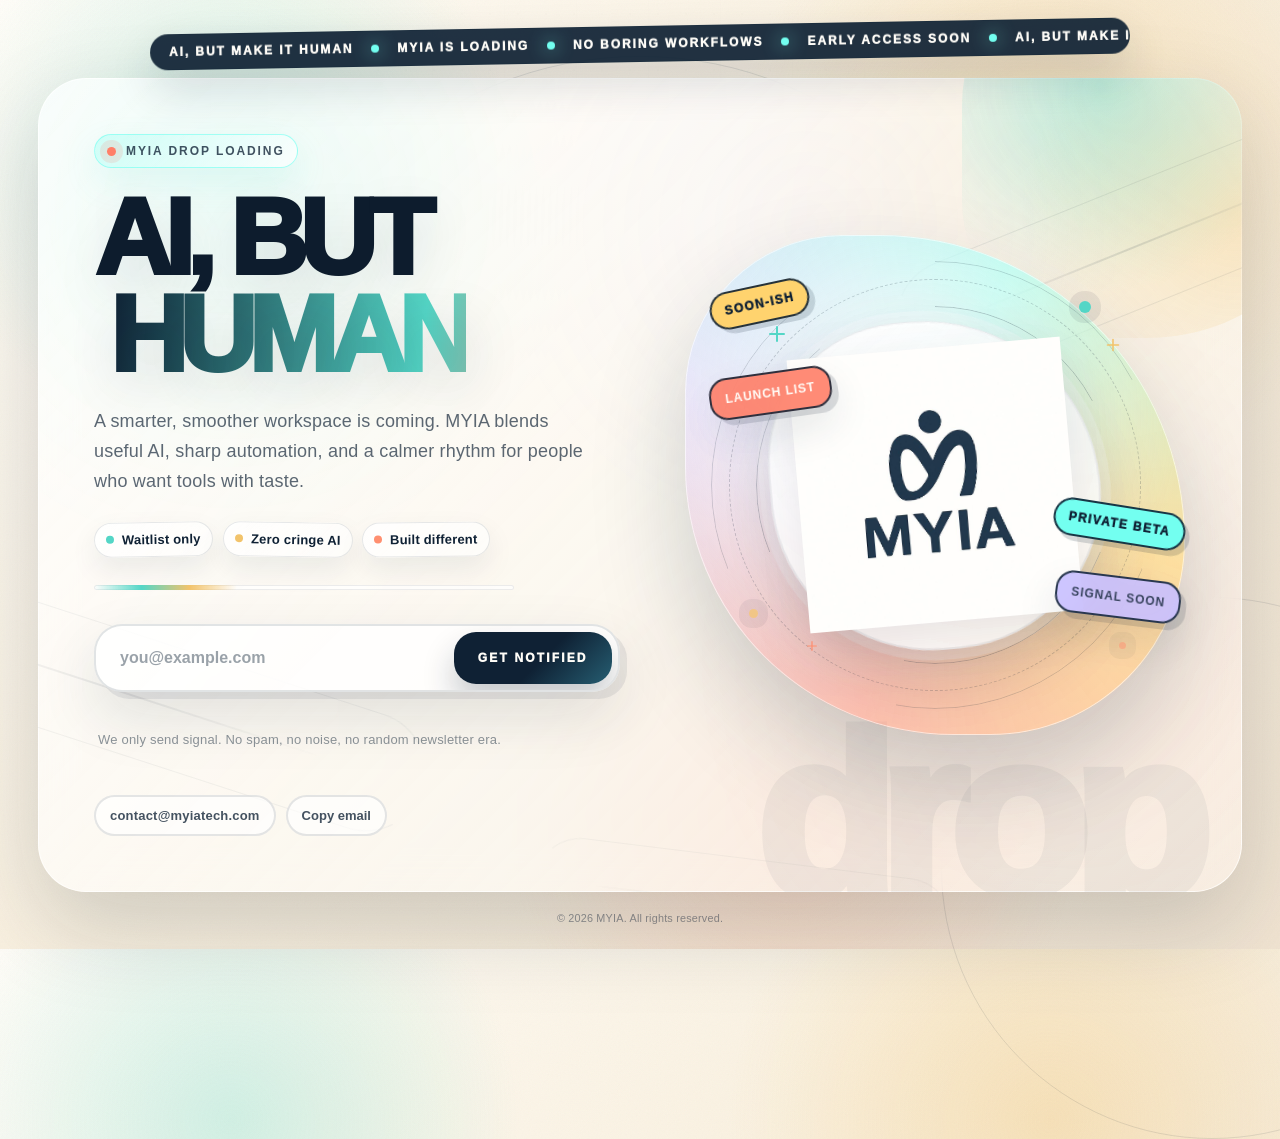
==== commit a9b2720b: "Fix Gen Z hero composition" ====
--- a/index.html
+++ b/index.html
@@ -70,7 +70,7 @@
 
         <div class="heroCopy">
           <p class="kicker">MYIA drop loading</p>
-          <h1 class="headline">Not your <span>average AI</span></h1>
+          <h1 class="headline">AI, but <span>human</span></h1>
           <p class="subhead">
             A smarter, smoother workspace is coming. MYIA blends useful AI,
             sharp automation, and a calmer rhythm for people who want tools with
--- a/styles.css
+++ b/styles.css
@@ -1244,3 +1244,64 @@
   .sticker { display: none; }
   .headline { max-width: 8ch; }
 }
+
+/* Stability pass: keep the Gen Z energy without layout explosions. */
+.coming {
+  overflow: hidden;
+  grid-template-columns: minmax(0, 0.9fr) minmax(300px, 0.86fr);
+}
+
+.heroCopy {
+  min-width: 0;
+}
+
+.headline {
+  max-width: 9.2ch;
+  font-size: clamp(54px, 8.4vw, 112px);
+  line-height: 0.86;
+  letter-spacing: -0.075em;
+  overflow: visible;
+}
+
+.headline span {
+  display: block;
+  width: fit-content;
+  max-width: 100%;
+  margin-top: 0.04em;
+  letter-spacing: -0.08em;
+  background: linear-gradient(98deg, #0f2134 0%, #54d6c6 42%, #ff7f68 70%, #0f2134 100%);
+  background-size: 210% 100%;
+  -webkit-background-clip: text;
+  background-clip: text;
+  color: transparent;
+  -webkit-text-fill-color: transparent;
+  animation: inkFlow 7s ease-in-out infinite;
+}
+
+.launchSignal {
+  max-width: 460px;
+}
+
+.logoStage {
+  min-height: clamp(340px, 40vw, 520px);
+}
+
+@media (max-width: 860px) {
+  .coming {
+    overflow: hidden;
+    grid-template-columns: 1fr;
+  }
+
+  .headline {
+    max-width: 8.8ch;
+    font-size: clamp(52px, 13vw, 96px);
+  }
+}
+
+@media (max-width: 560px) {
+  .headline {
+    max-width: 8.4ch;
+    font-size: clamp(46px, 15vw, 72px);
+    letter-spacing: -0.06em;
+  }
+}
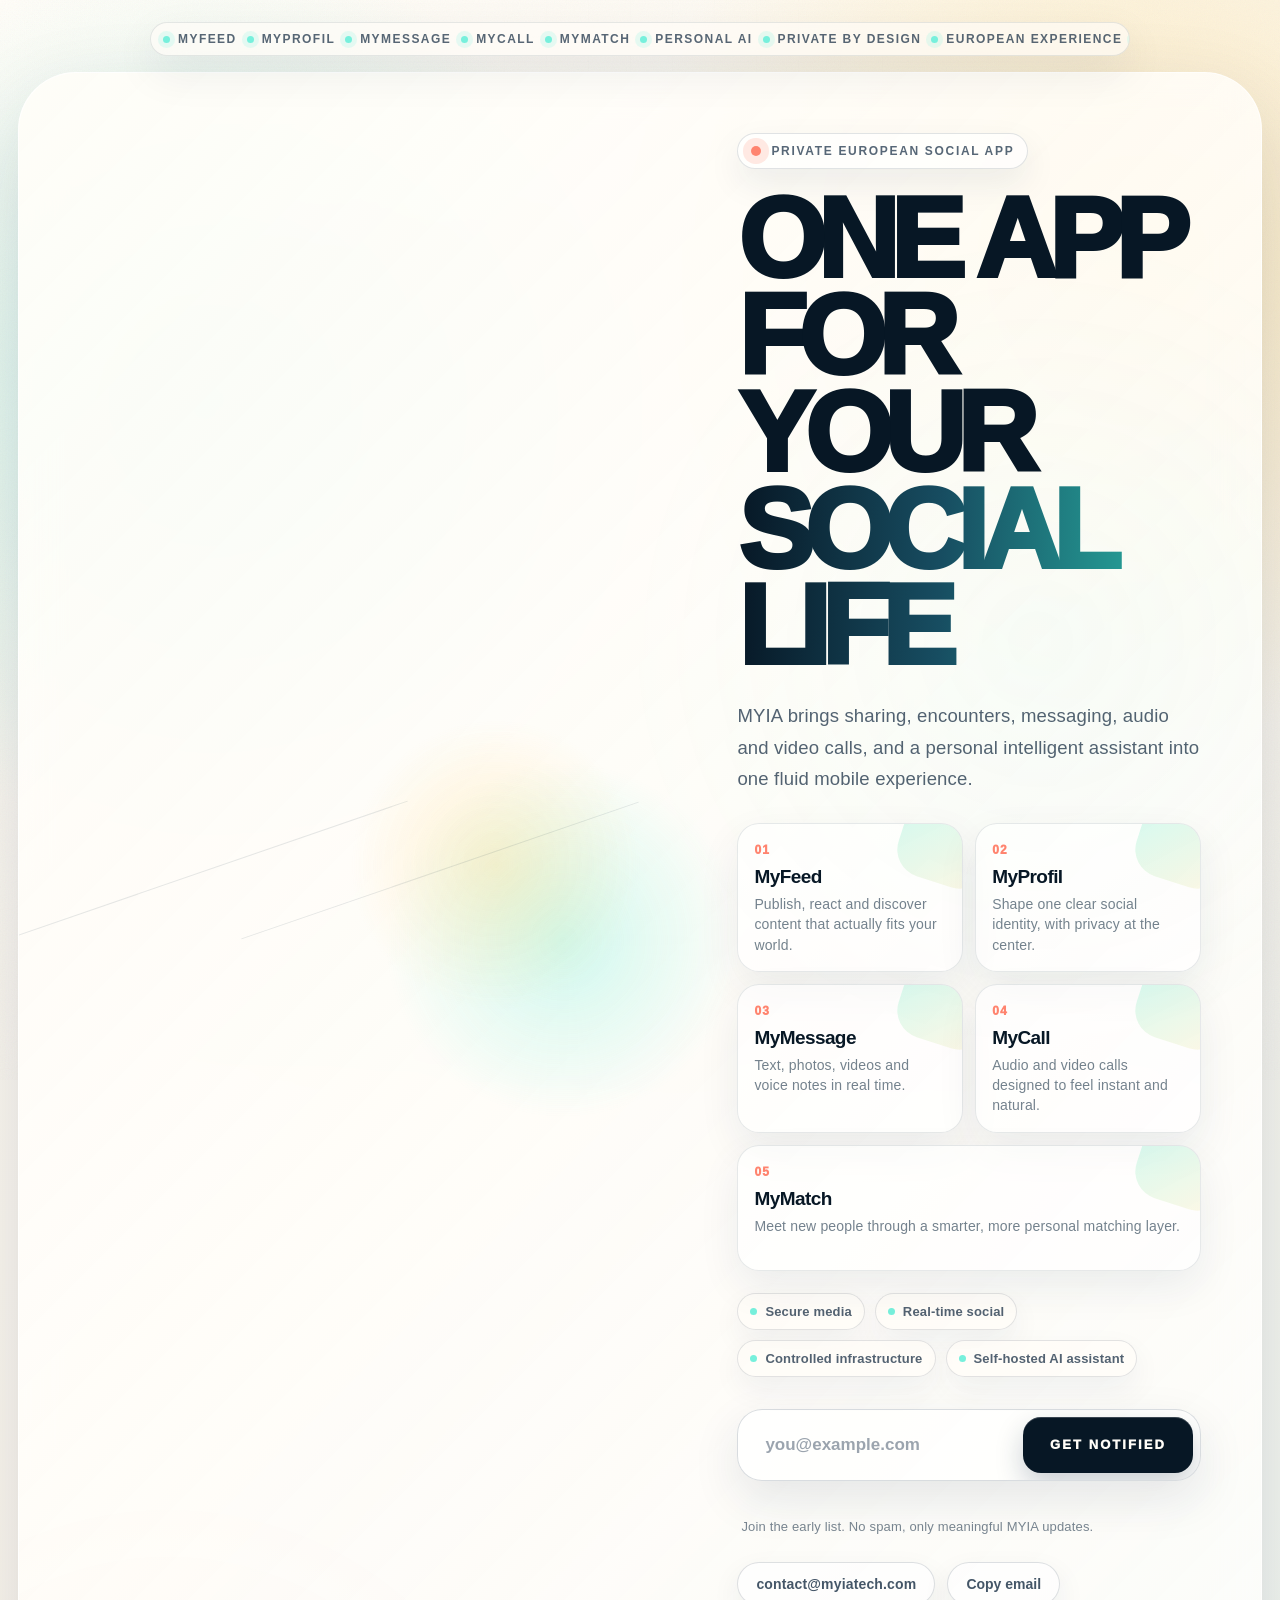
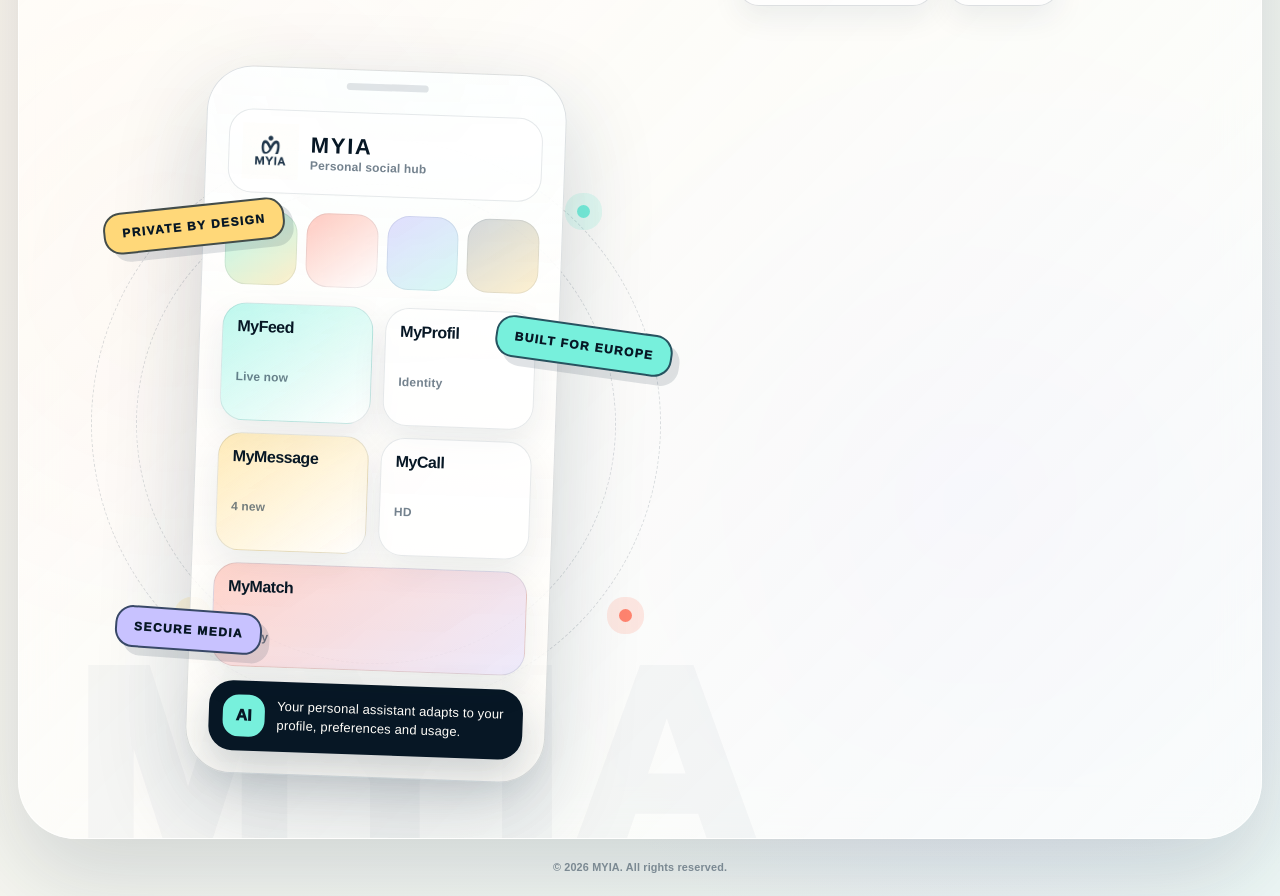
==== commit e973215c: "Reframe MYIA as private social app" ====
--- a/index.html
+++ b/index.html
@@ -10,23 +10,23 @@
     <link rel="canonical" href="https://myiatech.com/" />
     <meta
       name="description"
-      content="MYIA Tech is launching soon. Leave your email and get notified when we have updates about the MYIA project."
+      content="MYIA is an all-in-one private social mobile app bringing feed, profile, messaging, calls, matching and a personal AI assistant into one European experience."
     />
 
-    <meta property="og:title" content="Coming Soon" />
+    <meta property="og:title" content="MYIA | Coming Soon" />
     <meta
       property="og:description"
-      content="MYIA Tech is launching soon. Leave your email and get notified when we have updates about the MYIA project."
+      content="An all-in-one private social mobile app for sharing, messaging, calls, matching and personal AI."
     />
     <meta property="og:url" content="https://myiatech.com/" />
     <meta property="og:type" content="website" />
     <meta property="og:locale" content="en_US" />
 
     <meta name="twitter:card" content="summary" />
-    <meta name="twitter:title" content="Coming Soon" />
+    <meta name="twitter:title" content="MYIA | Coming Soon" />
     <meta
       name="twitter:description"
-      content="MYIA Tech is launching soon. Leave your email and get notified when we have updates."
+      content="An all-in-one private social mobile app for sharing, messaging, calls, matching and personal AI."
     />
 
     <link rel="icon" href="/favicon-32.png?v=9" sizes="32x32" type="image/png" />
@@ -48,47 +48,77 @@
   </head>
   <body>
     <main class="wrap">
-      <div class="dropMarquee" aria-hidden="true">
-        <div class="dropMarquee__track">
-          <span>AI, but make it human</span>
-          <span>MYIA is loading</span>
-          <span>No boring workflows</span>
-          <span>Early access soon</span>
-          <span>AI, but make it human</span>
-          <span>MYIA is loading</span>
-          <span>No boring workflows</span>
-          <span>Early access soon</span>
+      <div class="topRail" aria-hidden="true">
+        <div class="topRail__track">
+          <span>MyFeed</span>
+          <span>MyProfil</span>
+          <span>MyMessage</span>
+          <span>MyCall</span>
+          <span>MyMatch</span>
+          <span>Personal AI</span>
+          <span>Private by design</span>
+          <span>European experience</span>
+          <span>MyFeed</span>
+          <span>MyProfil</span>
+          <span>MyMessage</span>
+          <span>MyCall</span>
+          <span>MyMatch</span>
+          <span>Personal AI</span>
         </div>
       </div>
 
-      <section class="coming" aria-label="Coming soon">
+      <section class="coming" aria-label="MYIA coming soon">
         <div class="ambient" aria-hidden="true">
-          <span class="ribbon ribbon--a"></span>
-          <span class="ribbon ribbon--b"></span>
-          <span class="ribbon ribbon--c"></span>
+          <span class="glow glow--a"></span>
+          <span class="glow glow--b"></span>
+          <span class="line line--a"></span>
+          <span class="line line--b"></span>
         </div>
 
         <div class="heroCopy">
-          <p class="kicker">MYIA drop loading</p>
-          <h1 class="headline">AI, but <span>human</span></h1>
+          <p class="kicker">Private European social app</p>
+          <h1 class="headline">One app for your <span>social life</span></h1>
           <p class="subhead">
-            A smarter, smoother workspace is coming. MYIA blends useful AI,
-            sharp automation, and a calmer rhythm for people who want tools with
-            taste.
+            MYIA brings sharing, encounters, messaging, audio and video calls, and a
+            personal intelligent assistant into one fluid mobile experience.
           </p>
 
-          <ul class="signalList" aria-label="MYIA launch signals">
-            <li>Waitlist only</li>
-            <li>Zero cringe AI</li>
-            <li>Built different</li>
+          <div class="universeGrid" aria-label="MYIA universes">
+            <article class="universeCard">
+              <span>01</span>
+              <h2>MyFeed</h2>
+              <p>Publish, react and discover content that actually fits your world.</p>
+            </article>
+            <article class="universeCard">
+              <span>02</span>
+              <h2>MyProfil</h2>
+              <p>Shape one clear social identity, with privacy at the center.</p>
+            </article>
+            <article class="universeCard">
+              <span>03</span>
+              <h2>MyMessage</h2>
+              <p>Text, photos, videos and voice notes in real time.</p>
+            </article>
+            <article class="universeCard">
+              <span>04</span>
+              <h2>MyCall</h2>
+              <p>Audio and video calls designed to feel instant and natural.</p>
+            </article>
+            <article class="universeCard universeCard--wide">
+              <span>05</span>
+              <h2>MyMatch</h2>
+              <p>Meet new people through a smarter, more personal matching layer.</p>
+            </article>
+          </div>
+
+          <ul class="trustRow" aria-label="MYIA product values">
+            <li>Secure media</li>
+            <li>Real-time social</li>
+            <li>Controlled infrastructure</li>
+            <li>Self-hosted AI assistant</li>
           </ul>
 
-          <div class="launchSignal" aria-hidden="true">
-            <span></span>
-          </div>
-
           <div class="notify" id="notify">
-            <!-- Formspree (free tier). -->
             <form
               class="form"
               name="notify"
@@ -120,7 +150,7 @@
               </div>
               <p class="fieldMsg" id="email-msg" aria-live="polite"></p>
               <p class="form__meta">
-                We only send signal. No spam, no noise, no random newsletter era.
+                Join the early list. No spam, only meaningful MYIA updates.
               </p>
               <p class="form__status" role="status" aria-live="polite"></p>
             </form>
@@ -130,7 +160,8 @@
             <a
               class="ctaLink ctaLink--email"
               href="mailto:contact@myiatech.com?subject=MYIA%20Tech%20-%20Hello"
-              >contact@myiatech.com</a>
+              >contact@myiatech.com</a
+            >
             <button class="ctaLink copyBtn" type="button" data-copy="contact@myiatech.com">
               Copy email
             </button>
@@ -138,31 +169,43 @@
         </div>
 
         <div class="heroVisual" aria-hidden="true">
-          <div class="logoStage">
-            <span class="sticker sticker--a">soon-ish</span>
-            <span class="sticker sticker--b">private beta</span>
-            <span class="spark spark--a"></span>
-            <span class="spark spark--b"></span>
-            <span class="spark spark--c"></span>
-            <span class="signalRing signalRing--a"></span>
-            <span class="signalRing signalRing--b"></span>
-            <span class="signalRing signalRing--c"></span>
-            <span class="signalBeam"></span>
-            <span class="orbitDot orbitDot--a"></span>
-            <span class="orbitDot orbitDot--b"></span>
-            <span class="orbitDot orbitDot--c"></span>
-            <div class="logoLockup">
-              <img
-                class="logoLockup__mark"
-                src="/myia-logo.png"
-                alt=""
-                width="220"
-                height="220"
-                loading="eager"
-              />
+          <div class="phoneScene">
+            <span class="orbit orbit--a"></span>
+            <span class="orbit orbit--b"></span>
+            <span class="pulseDot pulseDot--a"></span>
+            <span class="pulseDot pulseDot--b"></span>
+            <span class="pulseDot pulseDot--c"></span>
+
+            <div class="phoneMock">
+              <div class="phoneHeader">
+                <img src="/myia-logo.png" alt="" width="56" height="56" />
+                <div>
+                  <strong>MYIA</strong>
+                  <span>Personal social hub</span>
+                </div>
+              </div>
+
+              <div class="storyStrip">
+                <span></span><span></span><span></span><span></span>
+              </div>
+
+              <div class="appGrid">
+                <div class="appTile appTile--feed"><strong>MyFeed</strong><span>Live now</span></div>
+                <div class="appTile appTile--profile"><strong>MyProfil</strong><span>Identity</span></div>
+                <div class="appTile appTile--message"><strong>MyMessage</strong><span>4 new</span></div>
+                <div class="appTile appTile--call"><strong>MyCall</strong><span>HD</span></div>
+                <div class="appTile appTile--match"><strong>MyMatch</strong><span>Nearby</span></div>
+              </div>
+
+              <div class="assistantBubble">
+                <span>AI</span>
+                <p>Your personal assistant adapts to your profile, preferences and usage.</p>
+              </div>
             </div>
-            <div class="miniCard miniCard--a">Launch list</div>
-            <div class="miniCard miniCard--b">Signal soon</div>
+
+            <div class="floatCard floatCard--privacy">Private by design</div>
+            <div class="floatCard floatCard--europe">Built for Europe</div>
+            <div class="floatCard floatCard--secure">Secure media</div>
           </div>
         </div>
       </section>
--- a/styles.css
+++ b/styles.css
@@ -1,36 +1,33 @@
 :root {
-  --ink: #0f2134;
-  --ink-2: #17314b;
+  --ink: #10273d;
+  --ink-deep: #071725;
+  --ink-soft: rgba(16, 39, 61, 0.72);
+  --muted: rgba(16, 39, 61, 0.58);
   --paper: #fffdf8;
-  --porcelain: #f7f2e9;
-  --sand: #efe2d0;
-  --line: rgba(15, 33, 52, 0.14);
-  --muted: rgba(15, 33, 52, 0.68);
-  --muted-2: rgba(15, 33, 52, 0.48);
-  --shadow: 0 30px 80px rgba(15, 33, 52, 0.16);
+  --cream: #f8f1e7;
+  --mist: #eaf6f4;
+  --mint: #77f0dc;
+  --sun: #ffd879;
+  --coral: #ff846f;
+  --lilac: #c8c2ff;
+  --line: rgba(16, 39, 61, 0.13);
+  --shadow: 0 36px 90px rgba(16, 39, 61, 0.16);
   --sans: "Avenir Next", Avenir, "Gill Sans", "Trebuchet MS", sans-serif;
-  --serif: "Iowan Old Style", "Palatino Linotype", Palatino, Georgia, serif;
 }
 
 * { box-sizing: border-box; }
-
-html,
-body { min-height: 100%; }
-
-html {
-  -webkit-text-size-adjust: 100%;
-  text-size-adjust: 100%;
-}
-
+html { -webkit-text-size-adjust: 100%; text-size-adjust: 100%; }
+html, body { min-height: 100%; }
 body {
   margin: 0;
   color: var(--ink);
+  font-family: var(--sans);
+  letter-spacing: 0.01em;
   background:
-    radial-gradient(circle at 52% 18%, rgba(15, 33, 52, 0.12), transparent 22rem),
-    radial-gradient(circle at 12% 78%, rgba(239, 226, 208, 0.8), transparent 26rem),
-    linear-gradient(135deg, #fffdf8 0%, #fbf7ef 48%, #f3eadc 100%);
-  font-family: var(--sans);
-  letter-spacing: 0.2px;
+    radial-gradient(circle at 16% 16%, rgba(119, 240, 220, 0.3), transparent 28rem),
+    radial-gradient(circle at 88% 10%, rgba(255, 216, 121, 0.38), transparent 31rem),
+    radial-gradient(circle at 76% 84%, rgba(200, 194, 255, 0.32), transparent 30rem),
+    linear-gradient(135deg, #fffdf8 0%, #fbf6ed 46%, #edf7f5 100%);
   overflow-x: hidden;
 }
 
@@ -39,22 +36,21 @@
   position: fixed;
   inset: 0;
   pointer-events: none;
-  opacity: 0.16;
+  opacity: 0.32;
   background-image:
-    linear-gradient(rgba(15, 33, 52, 0.06) 1px, transparent 1px),
-    linear-gradient(90deg, rgba(15, 33, 52, 0.06) 1px, transparent 1px);
-  background-size: 44px 44px;
-  mask-image: radial-gradient(circle at 50% 42%, black, transparent 72%);
+    linear-gradient(rgba(16, 39, 61, 0.045) 1px, transparent 1px),
+    linear-gradient(90deg, rgba(16, 39, 61, 0.045) 1px, transparent 1px);
+  background-size: 42px 42px;
+  mask-image: radial-gradient(circle at 52% 45%, black, transparent 74%);
 }
 
 body::after {
   content: "";
   position: fixed;
-  inset: -30%;
+  inset: -20%;
   pointer-events: none;
-  opacity: 0.08;
-  background-image: url("data:image/svg+xml,%3Csvg xmlns='http://www.w3.org/2000/svg' width='180' height='180'%3E%3Cfilter id='n'%3E%3CfeTurbulence type='fractalNoise' baseFrequency='.9' numOctaves='3' stitchTiles='stitch'/%3E%3C/filter%3E%3Crect width='180' height='180' filter='url(%23n)' opacity='.45'/%3E%3C/svg%3E");
-  mix-blend-mode: multiply;
+  opacity: 0.05;
+  background-image: url("data:image/svg+xml,%3Csvg xmlns='http://www.w3.org/2000/svg' width='160' height='160'%3E%3Cfilter id='n'%3E%3CfeTurbulence type='fractalNoise' baseFrequency='.85' numOctaves='3' stitchTiles='stitch'/%3E%3C/filter%3E%3Crect width='160' height='160' filter='url(%23n)'/%3E%3C/svg%3E");
 }
 
 .sr-only {
@@ -73,37 +69,55 @@
   position: relative;
   min-height: 100svh;
   display: grid;
-  grid-template-rows: 1fr auto;
-  max-width: 1180px;
+  grid-template-rows: auto 1fr auto;
+  max-width: 1340px;
   margin: 0 auto;
-  padding: calc(26px + env(safe-area-inset-top)) calc(18px + env(safe-area-inset-left))
-    calc(24px + env(safe-area-inset-bottom)) calc(18px + env(safe-area-inset-right));
-}
-
-.wrap::before,
-.wrap::after {
+  padding: calc(22px + env(safe-area-inset-top)) calc(18px + env(safe-area-inset-left))
+    calc(22px + env(safe-area-inset-bottom)) calc(18px + env(safe-area-inset-right));
+}
+
+.wrap--thanks { grid-template-rows: 1fr auto; }
+
+.topRail {
+  position: relative;
+  z-index: 2;
+  overflow: hidden;
+  width: min(100%, 980px);
+  margin: 0 auto 16px;
+  border: 1px solid rgba(16, 39, 61, 0.1);
+  border-radius: 999px;
+  background: rgba(255, 253, 248, 0.68);
+  box-shadow: 0 16px 44px rgba(16, 39, 61, 0.08);
+  backdrop-filter: blur(18px);
+}
+
+.topRail__track {
+  display: flex;
+  width: max-content;
+  gap: 10px;
+  padding: 9px 12px;
+  animation: rail 30s linear infinite;
+}
+
+.topRail span {
+  display: inline-flex;
+  align-items: center;
+  gap: 8px;
+  color: rgba(16, 39, 61, 0.7);
+  font-size: 12px;
+  font-weight: 900;
+  letter-spacing: 0.12em;
+  text-transform: uppercase;
+  white-space: nowrap;
+}
+
+.topRail span::before {
   content: "";
-  position: absolute;
-  border: 1px solid rgba(15, 33, 52, 0.1);
-  border-radius: 999px;
-  pointer-events: none;
-  animation: slowSpin 28s linear infinite;
-}
-
-.wrap::before {
-  width: min(76vw, 760px);
-  height: min(76vw, 760px);
-  left: 50%;
-  top: 50%;
-  transform: translate(-50%, -55%);
-}
-
-.wrap::after {
-  width: min(54vw, 540px);
-  height: min(54vw, 540px);
-  right: -18%;
-  bottom: -20%;
-  animation-direction: reverse;
+  width: 7px;
+  height: 7px;
+  border-radius: 50%;
+  background: var(--mint);
+  box-shadow: 0 0 0 5px rgba(119, 240, 220, 0.18);
 }
 
 .coming {
@@ -111,1197 +125,614 @@
   z-index: 1;
   align-self: center;
   display: grid;
-  grid-template-columns: minmax(0, 0.96fr) minmax(320px, 0.82fr);
+  grid-template-columns: minmax(0, 1fr) minmax(340px, 0.78fr);
   gap: clamp(30px, 5vw, 76px);
   align-items: center;
-  padding: clamp(28px, 5vw, 56px);
-  border: 1px solid rgba(15, 33, 52, 0.12);
-  border-radius: clamp(28px, 5vw, 54px);
-  background: rgba(255, 253, 248, 0.74);
+  min-height: min(820px, calc(100svh - 150px));
+  padding: clamp(24px, 4.7vw, 60px);
+  border: 1px solid rgba(255, 255, 255, 0.72);
+  border-radius: clamp(28px, 5vw, 58px);
+  background:
+    linear-gradient(135deg, rgba(255, 253, 248, 0.92), rgba(255, 255, 255, 0.66)),
+    radial-gradient(circle at 82% 24%, rgba(119, 240, 220, 0.25), transparent 26rem),
+    radial-gradient(circle at 12% 76%, rgba(255, 132, 111, 0.16), transparent 24rem);
   box-shadow: var(--shadow);
-  backdrop-filter: blur(18px);
-  transform: translateY(14px);
+  backdrop-filter: blur(22px);
+  overflow: hidden;
   opacity: 0;
-  animation: enter 760ms cubic-bezier(.2,.8,.2,1) 120ms forwards;
-  overflow: hidden;
-}
-
-.coming::before {
-  content: "";
-  position: absolute;
-  width: 460px;
-  height: 460px;
-  right: -160px;
-  top: -170px;
-  border-radius: 46% 54% 60% 40%;
-  background: radial-gradient(circle at 30% 30%, rgba(19, 40, 62, 0.18), transparent 62%);
-  filter: blur(2px);
-  animation: morph 12s ease-in-out infinite;
+  transform: translateY(16px) scale(0.985);
+  animation: pageIn 760ms cubic-bezier(.2,.8,.2,1) 100ms forwards;
+}
+
+.coming--thanks {
+  display: grid;
+  place-items: center;
+  grid-template-columns: 1fr;
+  min-height: min(740px, calc(100svh - 120px));
 }
 
 .coming::after {
   content: "MYIA";
   position: absolute;
-  left: clamp(22px, 4vw, 54px);
-  bottom: -0.23em;
-  color: rgba(15, 33, 52, 0.035);
-  font-size: clamp(90px, 18vw, 240px);
-  font-weight: 900;
-  letter-spacing: 0.04em;
+  left: clamp(20px, 4vw, 58px);
+  bottom: -0.24em;
+  color: rgba(16, 39, 61, 0.032);
+  font-size: clamp(110px, 21vw, 300px);
+  font-weight: 950;
+  letter-spacing: 0.02em;
   line-height: 1;
   pointer-events: none;
 }
 
+.ambient,
 .heroCopy,
-.heroVisual { position: relative; z-index: 1; }
+.heroVisual,
+.thankCard { position: relative; z-index: 1; }
+
+.glow,
+.line {
+  position: absolute;
+  pointer-events: none;
+}
+
+.glow {
+  border-radius: 999px;
+  filter: blur(1px);
+  animation: float 9s ease-in-out infinite;
+}
+
+.glow--a {
+  width: 380px;
+  height: 380px;
+  right: -80px;
+  top: -120px;
+  background: radial-gradient(circle, rgba(119, 240, 220, 0.35), transparent 66%);
+}
+
+.glow--b {
+  width: 310px;
+  height: 310px;
+  left: 44%;
+  bottom: -150px;
+  background: radial-gradient(circle, rgba(255, 216, 121, 0.32), transparent 66%);
+  animation-delay: -4s;
+}
+
+.line {
+  width: 420px;
+  height: 1px;
+  background: rgba(16, 39, 61, 0.1);
+  transform: rotate(-19deg);
+}
+
+.line--a { right: 4%; top: 30%; }
+.line--b { left: -80px; bottom: 18%; }
 
 .kicker {
   display: inline-flex;
   align-items: center;
   gap: 10px;
-  margin: 0 0 24px;
-  padding: 9px 12px;
-  border: 1px solid rgba(15, 33, 52, 0.14);
+  margin: 0 0 22px;
+  padding: 10px 13px;
+  border: 1px solid rgba(16, 39, 61, 0.13);
   border-radius: 999px;
-  color: rgba(15, 33, 52, 0.72);
-  background: rgba(255, 255, 255, 0.56);
+  color: rgba(16, 39, 61, 0.7);
+  background: rgba(255, 255, 255, 0.64);
   font-size: 12px;
-  font-weight: 800;
-  letter-spacing: 0.16em;
+  font-weight: 900;
+  letter-spacing: 0.14em;
   text-transform: uppercase;
+  box-shadow: 0 14px 34px rgba(16, 39, 61, 0.08);
 }
 
 .kicker::before {
   content: "";
-  width: 9px;
-  height: 9px;
+  width: 10px;
+  height: 10px;
   border-radius: 50%;
-  background: var(--ink);
-  box-shadow: 0 0 0 7px rgba(15, 33, 52, 0.08);
+  background: var(--coral);
+  box-shadow: 0 0 0 8px rgba(255, 132, 111, 0.18);
 }
 
 .headline {
-  max-width: 8.6ch;
+  max-width: 10ch;
   margin: 0;
-  color: #0d1c2d;
-  font-family: var(--sans);
-  font-size: clamp(58px, 11vw, 134px);
+  color: var(--ink-deep);
+  font-size: clamp(56px, 8.8vw, 132px);
   font-weight: 950;
   letter-spacing: -0.075em;
-  line-height: 0.82;
+  line-height: 0.86;
   text-transform: uppercase;
 }
 
 .headline span {
   display: block;
-  font-family: var(--serif);
-  font-style: italic;
-  font-weight: 500;
-  letter-spacing: -0.09em;
-  color: rgba(15, 33, 52, 0.86);
-  transform: translateX(0.14em);
+  color: transparent;
+  background: linear-gradient(92deg, var(--ink-deep), #174d61 44%, #2ab9a8 100%);
+  -webkit-background-clip: text;
+  background-clip: text;
+}
+
+.headline--thanks {
+  max-width: none;
+  text-align: center;
+  font-size: clamp(54px, 10vw, 118px);
 }
 
 .subhead {
   max-width: 58ch;
-  margin: 26px 0 0;
+  margin: 25px 0 0;
+  color: var(--ink-soft);
+  font-size: clamp(16px, 1.45vw, 20px);
+  line-height: 1.7;
+}
+
+.subhead--thanks {
+  max-width: 720px;
+  margin-inline: auto;
+  text-align: center;
+}
+
+.universeGrid {
+  display: grid;
+  grid-template-columns: repeat(2, minmax(0, 1fr));
+  gap: 12px;
+  max-width: 690px;
+  margin: 28px 0 0;
+}
+
+.universeCard {
+  position: relative;
+  min-height: 126px;
+  padding: 16px;
+  border: 1px solid rgba(16, 39, 61, 0.1);
+  border-radius: 22px;
+  background: rgba(255, 255, 255, 0.58);
+  box-shadow: 0 16px 42px rgba(16, 39, 61, 0.075);
+  overflow: hidden;
+  transition: transform 180ms ease, border-color 180ms ease, box-shadow 180ms ease;
+}
+
+.universeCard::after {
+  content: "";
+  position: absolute;
+  right: -32px;
+  top: -32px;
+  width: 92px;
+  height: 92px;
+  border-radius: 28px;
+  background: linear-gradient(135deg, rgba(119, 240, 220, 0.36), rgba(255, 216, 121, 0.18));
+  transform: rotate(18deg);
+}
+
+.universeCard:hover {
+  transform: translateY(-3px);
+  border-color: rgba(16, 39, 61, 0.22);
+  box-shadow: 0 22px 60px rgba(16, 39, 61, 0.12);
+}
+
+.universeCard--wide { grid-column: 1 / -1; }
+.universeCard span {
+  color: var(--coral);
+  font-size: 12px;
+  font-weight: 950;
+  letter-spacing: 0.1em;
+}
+
+.universeCard h2 {
+  margin: 8px 0 6px;
+  color: var(--ink-deep);
+  font-size: 19px;
+  letter-spacing: -0.03em;
+}
+
+.universeCard p {
+  margin: 0;
   color: var(--muted);
-  font-size: clamp(16px, 1.6vw, 19px);
-  line-height: 1.65;
-}
-
-.signalList {
+  font-size: 14px;
+  line-height: 1.45;
+}
+
+.trustRow {
   display: flex;
   flex-wrap: wrap;
   gap: 10px;
-  margin: 26px 0 0;
+  margin: 22px 0 0;
   padding: 0;
   list-style: none;
 }
 
-.signalList li {
+.trustRow li {
+  display: inline-flex;
+  align-items: center;
+  gap: 8px;
   padding: 10px 12px;
-  border: 1px solid rgba(15, 33, 52, 0.13);
+  border: 1px solid rgba(16, 39, 61, 0.12);
   border-radius: 999px;
-  background: rgba(255, 255, 255, 0.58);
-  color: rgba(15, 33, 52, 0.72);
+  background: rgba(255, 253, 248, 0.68);
+  color: rgba(16, 39, 61, 0.72);
   font-size: 13px;
-  font-weight: 700;
-}
-
-.notify {
-  margin-top: 34px;
-  max-width: 620px;
-}
-
+  font-weight: 850;
+  box-shadow: 0 12px 30px rgba(16, 39, 61, 0.06);
+}
+
+.trustRow li::before {
+  content: "";
+  width: 7px;
+  height: 7px;
+  border-radius: 50%;
+  background: var(--mint);
+}
+
+.notify { margin-top: 32px; max-width: 650px; }
 .form { margin: 0; }
-
 .honeypot { display: none !important; }
 
 .form__row {
   display: grid;
   grid-template-columns: 1fr auto;
   align-items: stretch;
-  padding: 6px;
-  border: 1px solid rgba(15, 33, 52, 0.16);
-  border-radius: 24px;
-  background: rgba(255, 255, 255, 0.72);
-  box-shadow: 0 18px 48px rgba(15, 33, 52, 0.1);
+  padding: 7px;
+  border: 1px solid rgba(16, 39, 61, 0.16);
+  border-radius: 25px;
+  background: rgba(255, 255, 255, 0.75);
+  box-shadow: 0 18px 48px rgba(16, 39, 61, 0.1);
   overflow: hidden;
   transition: border-color 160ms ease, box-shadow 160ms ease, transform 160ms ease;
 }
 
 .form__row:focus-within {
-  border-color: rgba(15, 33, 52, 0.42);
-  box-shadow: 0 22px 60px rgba(15, 33, 52, 0.16), 0 0 0 6px rgba(15, 33, 52, 0.08);
+  border-color: rgba(16, 39, 61, 0.42);
+  box-shadow: 0 22px 60px rgba(16, 39, 61, 0.16), 0 0 0 6px rgba(119, 240, 220, 0.18);
   transform: translateY(-1px);
 }
 
 .form__row[data-state="error"] {
-  border-color: rgba(15, 33, 52, 0.48);
-  box-shadow: 0 0 0 6px rgba(15, 33, 52, 0.09);
+  border-color: rgba(190, 43, 43, 0.55);
+  box-shadow: 0 18px 48px rgba(190, 43, 43, 0.12), 0 0 0 5px rgba(190, 43, 43, 0.08);
 }
 
 .form__input {
   min-width: 0;
-  width: 100%;
   border: 0;
-  padding: 17px 18px;
+  outline: 0;
+  background: transparent;
   color: var(--ink);
-  background: transparent;
-  font: 700 16px/1 var(--sans);
-  outline: none;
-}
-
-.form__input::placeholder { color: rgba(15, 33, 52, 0.42); }
+  padding: 18px 20px;
+  font: inherit;
+  font-size: 17px;
+  font-weight: 750;
+}
+
+.form__input::placeholder { color: rgba(16, 39, 61, 0.42); }
 
 .form__btn {
   border: 0;
   border-radius: 18px;
-  padding: 0 24px;
+  background: var(--ink-deep);
   color: #fffdf8;
-  background: linear-gradient(135deg, #0f2134 0%, #17314b 100%);
-  font-size: 12px;
+  padding: 0 27px;
+  font: inherit;
+  font-size: 13px;
   font-weight: 950;
-  letter-spacing: 0.18em;
+  letter-spacing: 0.16em;
   text-transform: uppercase;
   cursor: pointer;
-  box-shadow: 0 18px 32px rgba(15, 33, 52, 0.24);
-  transition: transform 140ms ease, filter 140ms ease;
-}
-
-.form__btn:hover { transform: translateY(-1px); filter: saturate(1.08); }
-.form__btn:active { transform: translateY(0); }
-.form__btn:disabled { cursor: default; opacity: 0.75; transform: none; }
+  box-shadow: inset 0 1px 0 rgba(255,255,255,0.2), 0 12px 28px rgba(16, 39, 61, 0.22);
+  transition: transform 160ms ease, background 160ms ease, opacity 160ms ease;
+}
+
+.form__btn:hover { transform: translateY(-1px); background: #12324d; }
+.form__btn:disabled { cursor: not-allowed; opacity: 0.62; transform: none; }
+.form__btn--link {
+  display: inline-flex;
+  min-height: 54px;
+  align-items: center;
+  justify-content: center;
+  text-decoration: none;
+}
 
 .fieldMsg,
 .form__status,
 .form__meta {
   margin: 12px 4px 0;
-  color: var(--muted-2);
+  color: rgba(16, 39, 61, 0.56);
   font-size: 13px;
-  min-height: 1.2em;
-}
-
+  line-height: 1.5;
+}
+
+.fieldMsg { min-height: 20px; font-weight: 800; }
 .fieldMsg.is-error,
-.form__status.is-error {
-  display: inline-block;
-  padding: 10px 12px;
-  border: 1px solid rgba(15, 33, 52, 0.16);
-  border-radius: 14px;
-  background: rgba(239, 226, 208, 0.55);
-  color: rgba(15, 33, 52, 0.84);
-}
-
-.logoStage {
+.form__status.is-error { color: #b22323; }
+.form__meta { margin-top: 4px; }
+
+.links,
+.thankActions {
+  display: flex;
+  flex-wrap: wrap;
+  align-items: center;
+  gap: 12px;
+  margin-top: 26px;
+}
+
+.ctaLink {
+  display: inline-flex;
+  min-height: 44px;
+  align-items: center;
+  justify-content: center;
+  padding: 0 18px;
+  border: 1px solid rgba(16, 39, 61, 0.14);
+  border-radius: 999px;
+  background: rgba(255, 255, 255, 0.55);
+  color: rgba(16, 39, 61, 0.78);
+  font: inherit;
+  font-size: 14px;
+  font-weight: 800;
+  text-decoration: none;
+  cursor: pointer;
+  box-shadow: 0 12px 30px rgba(16, 39, 61, 0.07);
+  transition: transform 160ms ease, border-color 160ms ease, color 160ms ease;
+}
+
+.ctaLink:hover {
+  transform: translateY(-1px);
+  border-color: rgba(16, 39, 61, 0.3);
+  color: var(--ink-deep);
+}
+
+.phoneScene {
   position: relative;
   display: grid;
   place-items: center;
-  min-height: clamp(360px, 46vw, 560px);
-}
-
-.logoStage::before {
+  min-height: 640px;
+}
+
+.phoneMock {
+  position: relative;
+  width: min(100%, 360px);
+  min-height: 620px;
+  padding: 22px;
+  border: 1px solid rgba(16, 39, 61, 0.14);
+  border-radius: 46px;
+  background:
+    linear-gradient(180deg, rgba(255,255,255,0.92), rgba(255,253,248,0.78)),
+    radial-gradient(circle at 52% 0%, rgba(119, 240, 220, 0.28), transparent 42%);
+  box-shadow: 0 34px 92px rgba(16, 39, 61, 0.2);
+  transform: rotate(2deg);
+  animation: phoneFloat 7s ease-in-out infinite;
+}
+
+.phoneMock::before {
   content: "";
   position: absolute;
-  width: min(88vw, 500px);
-  height: min(88vw, 500px);
-  border-radius: 44% 56% 53% 47%;
-  background:
-    radial-gradient(circle at 44% 34%, rgba(255, 255, 255, 0.94), rgba(255,255,255,0.36) 42%, transparent 64%),
-    linear-gradient(145deg, rgba(239, 226, 208, 0.82), rgba(15, 33, 52, 0.13));
-  box-shadow: inset 0 0 0 1px rgba(15, 33, 52, 0.1), 0 44px 90px rgba(15, 33, 52, 0.18);
-  animation: morph 14s ease-in-out infinite;
-}
-
-.logoStage::after {
-  content: "";
+  top: 13px;
+  left: 50%;
+  width: 82px;
+  height: 7px;
+  border-radius: 999px;
+  background: rgba(16, 39, 61, 0.12);
+  transform: translateX(-50%);
+}
+
+.phoneHeader {
+  display: flex;
+  align-items: center;
+  gap: 12px;
+  margin-top: 20px;
+  padding: 13px;
+  border: 1px solid rgba(16, 39, 61, 0.1);
+  border-radius: 24px;
+  background: rgba(255,255,255,0.7);
+}
+
+.phoneHeader img {
+  width: 56px;
+  height: 56px;
+  object-fit: contain;
+  mix-blend-mode: multiply;
+}
+
+.phoneHeader strong,
+.phoneHeader span { display: block; }
+.phoneHeader strong {
+  color: var(--ink-deep);
+  font-size: 22px;
+  letter-spacing: 0.08em;
+}
+.phoneHeader span { color: var(--muted); font-size: 12px; font-weight: 800; }
+
+.storyStrip {
+  display: grid;
+  grid-template-columns: repeat(4, 1fr);
+  gap: 9px;
+  margin: 18px 0;
+}
+
+.storyStrip span {
+  height: 74px;
+  border-radius: 22px;
+  background: linear-gradient(145deg, rgba(119, 240, 220, 0.5), rgba(255, 216, 121, 0.38));
+  box-shadow: inset 0 0 0 1px rgba(16, 39, 61, 0.08);
+}
+.storyStrip span:nth-child(2) { background: linear-gradient(145deg, rgba(255,132,111,.42), rgba(255,255,255,.7)); }
+.storyStrip span:nth-child(3) { background: linear-gradient(145deg, rgba(200,194,255,.54), rgba(119,240,220,.28)); }
+.storyStrip span:nth-child(4) { background: linear-gradient(145deg, rgba(16,39,61,.18), rgba(255,216,121,.34)); }
+
+.appGrid {
+  display: grid;
+  grid-template-columns: repeat(2, 1fr);
+  gap: 12px;
+}
+
+.appTile {
+  min-height: 118px;
+  padding: 14px;
+  border-radius: 24px;
+  color: var(--ink-deep);
+  background: rgba(255,255,255,0.72);
+  border: 1px solid rgba(16, 39, 61, 0.1);
+  box-shadow: 0 14px 34px rgba(16, 39, 61, 0.08);
+}
+
+.appTile strong,
+.appTile span { display: block; }
+.appTile strong { font-size: 16px; letter-spacing: -0.03em; }
+.appTile span { margin-top: 34px; color: var(--muted); font-size: 12px; font-weight: 850; }
+.appTile--feed { background: linear-gradient(145deg, rgba(119,240,220,.48), rgba(255,255,255,.78)); }
+.appTile--message { background: linear-gradient(145deg, rgba(255,216,121,.5), rgba(255,255,255,.78)); }
+.appTile--match { grid-column: 1 / -1; min-height: 104px; background: linear-gradient(145deg, rgba(255,132,111,.34), rgba(200,194,255,.32)); }
+
+.assistantBubble {
+  display: flex;
+  gap: 12px;
+  align-items: center;
+  margin-top: 14px;
+  padding: 14px;
+  border-radius: 24px;
+  background: var(--ink-deep);
+  color: #fffdf8;
+  box-shadow: 0 18px 44px rgba(16, 39, 61, 0.22);
+}
+
+.assistantBubble span {
+  display: grid;
+  place-items: center;
+  flex: 0 0 42px;
+  height: 42px;
+  border-radius: 16px;
+  background: var(--mint);
+  color: var(--ink-deep);
+  font-weight: 950;
+}
+
+.assistantBubble p {
+  margin: 0;
+  font-size: 13px;
+  line-height: 1.45;
+}
+
+.orbit {
   position: absolute;
-  width: min(70vw, 410px);
-  height: min(70vw, 410px);
-  border: 1px solid rgba(15, 33, 52, 0.14);
-  border-radius: 999px;
-  animation: slowSpin 18s linear infinite;
-}
-
-.logoLockup {
+  border: 1px dashed rgba(16, 39, 61, 0.15);
+  border-radius: 50%;
+  animation: spin 24s linear infinite;
+}
+.orbit--a { width: 480px; height: 480px; }
+.orbit--b { width: 570px; height: 570px; animation-direction: reverse; }
+
+.pulseDot {
+  position: absolute;
+  width: 13px;
+  height: 13px;
+  border-radius: 50%;
+  background: var(--mint);
+  box-shadow: 0 0 0 12px rgba(119, 240, 220, 0.2);
+  animation: pulse 2.6s ease-in-out infinite;
+}
+.pulseDot--a { right: 14%; top: 19%; }
+.pulseDot--b { left: 18%; bottom: 22%; background: var(--sun); box-shadow: 0 0 0 12px rgba(255,216,121,.2); animation-delay: -.7s; }
+.pulseDot--c { right: 7%; bottom: 22%; background: var(--coral); box-shadow: 0 0 0 12px rgba(255,132,111,.18); animation-delay: -1.4s; }
+
+.floatCard {
+  position: absolute;
+  padding: 12px 17px;
+  border: 2px solid rgba(16, 39, 61, 0.78);
+  border-radius: 18px;
+  color: var(--ink-deep);
+  font-size: 12px;
+  font-weight: 950;
+  letter-spacing: 0.12em;
+  text-transform: uppercase;
+  box-shadow: 8px 8px 0 rgba(16, 39, 61, 0.13);
+  transform: rotate(-6deg);
+  animation: sticker 5.2s ease-in-out infinite;
+}
+.floatCard--privacy { left: 4%; top: 19%; background: var(--sun); }
+.floatCard--europe { right: 0; top: 36%; background: var(--mint); transform: rotate(8deg); animation-delay: -1.4s; }
+.floatCard--secure { left: 6%; bottom: 18%; background: var(--lilac); transform: rotate(4deg); animation-delay: -2.4s; }
+
+.thankCard {
+  display: grid;
+  justify-items: center;
+  width: min(100%, 820px);
+  text-align: center;
+}
+
+.thankLogo {
+  width: clamp(118px, 18vw, 164px);
+  height: auto;
+  margin-bottom: 22px;
+  object-fit: contain;
+  mix-blend-mode: multiply;
+  filter: drop-shadow(0 20px 36px rgba(16, 39, 61, 0.1));
+}
+
+.thankActions { justify-content: center; }
+
+.footer {
   position: relative;
-  z-index: 1;
-  display: grid;
-  place-items: center;
-  width: min(64vw, 330px);
-  aspect-ratio: 1;
-  border-radius: 42px;
-  background: rgba(255, 255, 255, 0.76);
-  box-shadow: 0 24px 60px rgba(15, 33, 52, 0.14);
-  transform: rotate(-2deg);
-  animation: float 6s ease-in-out infinite;
-}
-
-.logoLockup__mark {
-  width: 82%;
-  height: auto;
-  display: block;
-  filter: drop-shadow(0 16px 26px rgba(15, 33, 52, 0.1));
-}
-
-.orbitDot {
-  position: absolute;
   z-index: 2;
-  width: 12px;
-  height: 12px;
-  border-radius: 50%;
-  background: var(--ink);
-  box-shadow: 0 0 0 10px rgba(15, 33, 52, 0.08);
-}
-
-.orbitDot--a { top: 14%; right: 19%; }
-.orbitDot--b { left: 13%; bottom: 24%; width: 9px; height: 9px; opacity: 0.72; }
-.orbitDot--c { right: 12%; bottom: 18%; width: 7px; height: 7px; opacity: 0.5; }
-
-.links {
-  display: flex;
-  gap: 10px;
-  align-items: center;
-  flex-wrap: wrap;
-  margin-top: 20px;
-}
-
-.ctaLink {
-  display: inline-flex;
-  align-items: center;
-  justify-content: center;
-  padding: 11px 14px;
-  border: 1px solid rgba(15, 33, 52, 0.15);
-  border-radius: 999px;
-  background: rgba(255, 255, 255, 0.5);
-  color: rgba(15, 33, 52, 0.78);
-  font: inherit;
+  padding-top: 20px;
+  text-align: center;
+  color: rgba(16, 39, 61, 0.48);
   font-size: 13px;
   font-weight: 700;
-  text-decoration: none;
-  cursor: pointer;
-  -webkit-tap-highlight-color: transparent;
-}
-
-.ctaLink:hover { background: rgba(255, 255, 255, 0.76); }
-.copyBtn { appearance: none; }
-
-.footer {
-  position: relative;
-  z-index: 1;
-  color: rgba(15, 33, 52, 0.44);
-  font-size: 13px;
-  padding-top: 18px;
-  text-align: center;
-}
-
-@keyframes enter {
-  to { opacity: 1; transform: translateY(0); }
-}
-
-@keyframes float {
-  0%, 100% { transform: translateY(0) rotate(-2deg); }
-  50% { transform: translateY(-12px) rotate(1deg); }
-}
-
-@keyframes morph {
-  0%, 100% { border-radius: 44% 56% 53% 47%; transform: rotate(0deg) scale(1); }
-  50% { border-radius: 58% 42% 44% 56%; transform: rotate(5deg) scale(1.03); }
-}
-
-@keyframes slowSpin {
-  from { rotate: 0deg; }
-  to { rotate: 360deg; }
-}
-
-@media (max-width: 860px) {
-  .coming {
-    grid-template-columns: 1fr;
-    text-align: center;
-    padding: 28px 18px;
-  }
-
-  .headline { margin: 0 auto; }
-  .subhead { margin-left: auto; margin-right: auto; }
-  .signalList,
-  .links { justify-content: center; }
-  .notify { margin-left: auto; margin-right: auto; }
+}
+
+@keyframes pageIn { to { opacity: 1; transform: translateY(0) scale(1); } }
+@keyframes rail { to { transform: translateX(-50%); } }
+@keyframes float { 50% { transform: translate3d(0, 16px, 0) scale(1.06); } }
+@keyframes phoneFloat { 50% { transform: rotate(-1deg) translateY(-12px); } }
+@keyframes spin { to { transform: rotate(360deg); } }
+@keyframes pulse { 50% { transform: scale(1.25); opacity: 0.7; } }
+@keyframes sticker { 50% { transform: rotate(-3deg) translateY(-9px); } }
+
+@media (max-width: 980px) {
+  .coming { grid-template-columns: 1fr; }
   .heroVisual { order: -1; }
-  .logoStage { min-height: 320px; }
-}
-
-@media (max-width: 560px) {
-  .wrap { padding: 14px; }
-  .coming { border-radius: 30px; }
-  .headline { font-size: clamp(48px, 17vw, 82px); }
-  .form__row { grid-template-columns: 1fr; }
-  .form__btn { min-height: 52px; }
-  .logoLockup { width: min(72vw, 260px); border-radius: 34px; }
-  .logoStage { min-height: 280px; }
+  .phoneScene { min-height: 520px; }
+  .phoneMock { width: min(100%, 330px); min-height: 550px; }
+  .headline { max-width: 11ch; }
+}
+
+@media (max-width: 680px) {
+  .wrap { padding-inline: 12px; }
+  .topRail { margin-bottom: 10px; }
+  .coming { padding: 22px; border-radius: 34px; min-height: auto; }
+  .headline { font-size: clamp(50px, 17vw, 76px); }
+  .subhead { font-size: 16px; }
+  .universeGrid { grid-template-columns: 1fr; }
+  .universeCard--wide { grid-column: auto; }
+  .form__row { grid-template-columns: 1fr; gap: 8px; border-radius: 24px; }
+  .form__btn { min-height: 56px; }
+  .links, .thankActions { align-items: stretch; }
+  .ctaLink, .form__btn--link { width: 100%; }
+  .phoneScene { min-height: 440px; }
+  .phoneMock { width: min(100%, 286px); min-height: 465px; padding: 17px; border-radius: 38px; }
+  .phoneHeader { margin-top: 16px; padding: 10px; }
+  .phoneHeader img { width: 48px; height: 48px; }
+  .storyStrip span { height: 56px; border-radius: 17px; }
+  .appTile { min-height: 92px; padding: 12px; border-radius: 19px; }
+  .appTile span { margin-top: 20px; }
+  .assistantBubble { padding: 12px; }
+  .orbit--a { width: 360px; height: 360px; }
+  .orbit--b { width: 420px; height: 420px; }
+  .floatCard { display: none; }
+}
+
+@media (max-width: 420px) {
+  .headline { font-size: clamp(44px, 16vw, 62px); }
+  .kicker { font-size: 10px; letter-spacing: 0.1em; }
+  .phoneMock { width: 254px; min-height: 432px; }
+  .appGrid { gap: 9px; }
+  .appTile strong { font-size: 14px; }
 }
 
 @media (prefers-reduced-motion: reduce) {
   *, *::before, *::after {
-    animation-duration: 0.001ms !important;
+    animation-duration: 1ms !important;
     animation-iteration-count: 1 !important;
     scroll-behavior: auto !important;
+    transition-duration: 1ms !important;
   }
 }
-
-/* Creative motion layer */
-.ambient {
-  position: absolute;
-  inset: 0;
-  pointer-events: none;
-  overflow: hidden;
-  z-index: 0;
-}
-
-.ribbon {
-  position: absolute;
-  width: 520px;
-  height: 120px;
-  border: 1px solid rgba(15, 33, 52, 0.12);
-  border-left-color: transparent;
-  border-right-color: transparent;
-  border-radius: 999px;
-  filter: blur(0.2px);
-  opacity: 0.64;
-  transform-origin: center;
-}
-
-.ribbon::after {
-  content: "";
-  position: absolute;
-  inset: 50% auto auto 12%;
-  width: 72%;
-  height: 1px;
-  background: linear-gradient(90deg, transparent, rgba(15, 33, 52, 0.38), transparent);
-  transform: translateY(-50%);
-}
-
-.ribbon--a {
-  right: -160px;
-  top: 13%;
-  rotate: -22deg;
-  animation: ribbonA 11s ease-in-out infinite;
-}
-
-.ribbon--b {
-  left: -220px;
-  bottom: 17%;
-  width: 620px;
-  rotate: 18deg;
-  opacity: 0.42;
-  animation: ribbonB 13s ease-in-out infinite;
-}
-
-.ribbon--c {
-  right: 24%;
-  bottom: -58px;
-  width: 420px;
-  height: 92px;
-  rotate: 7deg;
-  opacity: 0.32;
-  animation: ribbonC 15s ease-in-out infinite;
-}
-
-.heroCopy > * {
-  opacity: 0;
-  transform: translateY(18px);
-  animation: revealUp 820ms cubic-bezier(.2,.8,.2,1) forwards;
-}
-
-.heroCopy > :nth-child(1) { animation-delay: 240ms; }
-.heroCopy > :nth-child(2) { animation-delay: 340ms; }
-.heroCopy > :nth-child(3) { animation-delay: 450ms; }
-.heroCopy > :nth-child(4) { animation-delay: 560ms; }
-.heroCopy > :nth-child(5) { animation-delay: 660ms; }
-.heroCopy > :nth-child(6) { animation-delay: 760ms; }
-.heroCopy > :nth-child(7) { animation-delay: 860ms; }
-
-.kicker {
-  position: relative;
-  overflow: hidden;
-}
-
-.kicker::after {
-  content: "";
-  position: absolute;
-  inset: 0;
-  background: linear-gradient(100deg, transparent 0%, rgba(255,255,255,.7) 42%, transparent 70%);
-  transform: translateX(-120%);
-  animation: glint 4.8s ease-in-out 1.4s infinite;
-}
-
-.headline {
-  text-shadow: 0 20px 50px rgba(15, 33, 52, 0.1);
-}
-
-.headline span {
-  background: linear-gradient(90deg, rgba(15, 33, 52, 0.86), rgba(23, 49, 75, 0.56), rgba(15, 33, 52, 0.88));
-  background-size: 180% 100%;
-  -webkit-background-clip: text;
-  background-clip: text;
-  color: transparent;
-  animation: inkFlow 7s ease-in-out infinite;
-}
-
-.signalList li {
-  position: relative;
-  overflow: hidden;
-  transition: transform 180ms ease, border-color 180ms ease, background 180ms ease;
-}
-
-.signalList li:hover {
-  transform: translateY(-2px);
-  border-color: rgba(15, 33, 52, 0.26);
-  background: rgba(255, 255, 255, 0.82);
-}
-
-.launchSignal {
-  position: relative;
-  width: min(420px, 100%);
-  height: 2px;
-  margin-top: 28px;
-  overflow: hidden;
-  border-radius: 999px;
-  background: rgba(15, 33, 52, 0.1);
-}
-
-.launchSignal span {
-  position: absolute;
-  inset: 0 auto 0 0;
-  width: 42%;
-  border-radius: inherit;
-  background: linear-gradient(90deg, transparent, rgba(15,33,52,0.86), transparent);
-  animation: scanSignal 2.8s cubic-bezier(.6,0,.2,1) infinite;
-}
-
-.logoStage {
-  perspective: 900px;
-}
-
-.signalRing {
-  position: absolute;
-  border-radius: 999px;
-  border: 1px solid rgba(15, 33, 52, 0.16);
-  mask-image: conic-gradient(from 0deg, black 0 62deg, transparent 62deg 112deg, black 112deg 190deg, transparent 190deg 248deg, black 248deg 320deg, transparent 320deg 360deg);
-  pointer-events: none;
-}
-
-.signalRing--a {
-  width: min(78vw, 448px);
-  height: min(78vw, 448px);
-  animation: ringOrbit 16s linear infinite;
-}
-
-.signalRing--b {
-  width: min(64vw, 358px);
-  height: min(64vw, 358px);
-  border-color: rgba(15, 33, 52, 0.22);
-  animation: ringOrbit 12s linear infinite reverse;
-}
-
-.signalRing--c {
-  width: min(48vw, 266px);
-  height: min(48vw, 266px);
-  border-color: rgba(15, 33, 52, 0.12);
-  animation: ringOrbit 9s linear infinite;
-}
-
-.signalBeam {
-  position: absolute;
-  width: min(46vw, 310px);
-  height: min(46vw, 310px);
-  border-radius: 50%;
-  background: conic-gradient(from 110deg, transparent 0 72%, rgba(255,255,255,.72), transparent 86% 100%);
-  mix-blend-mode: screen;
-  opacity: 0.7;
-  animation: beamSweep 7s ease-in-out infinite;
-}
-
-.logoLockup {
-  transform-style: preserve-3d;
-  transition: transform 260ms ease, box-shadow 260ms ease;
-}
-
-.logoLockup::before,
-.logoLockup::after {
-  content: "";
-  position: absolute;
-  pointer-events: none;
-}
-
-.logoLockup::before {
-  inset: -1px;
-  border-radius: inherit;
-  border: 1px solid rgba(255,255,255,.88);
-  background: linear-gradient(135deg, rgba(255,255,255,.68), transparent 38%, rgba(15,33,52,.08));
-  mask-image: linear-gradient(#000, transparent 68%);
-}
-
-.logoLockup::after {
-  inset: 12%;
-  border-radius: 34px;
-  background: radial-gradient(circle at 50% 30%, rgba(15,33,52,.11), transparent 56%);
-  filter: blur(22px);
-  transform: translateZ(-1px);
-}
-
-.logoStage:hover .logoLockup {
-  transform: translateY(-10px) rotateX(4deg) rotateY(-6deg) rotate(-1deg);
-  box-shadow: 0 34px 82px rgba(15, 33, 52, 0.2);
-}
-
-.orbitDot {
-  animation: pulseDot 3.8s ease-in-out infinite;
-}
-
-.orbitDot--b { animation-delay: .8s; }
-.orbitDot--c { animation-delay: 1.5s; }
-
-.form__btn {
-  position: relative;
-  overflow: hidden;
-}
-
-.form__btn::after {
-  content: "";
-  position: absolute;
-  inset: 0;
-  background: linear-gradient(100deg, transparent 20%, rgba(255,255,255,.28), transparent 72%);
-  transform: translateX(-130%);
-  animation: buttonSheen 4.2s ease-in-out 1.2s infinite;
-}
-
-@keyframes revealUp {
-  to { opacity: 1; transform: translateY(0); }
-}
-
-@keyframes glint {
-  0%, 55% { transform: translateX(-120%); }
-  75%, 100% { transform: translateX(120%); }
-}
-
-@keyframes inkFlow {
-  0%, 100% { background-position: 0% 50%; }
-  50% { background-position: 100% 50%; }
-}
-
-@keyframes scanSignal {
-  0% { transform: translateX(-110%); opacity: 0; }
-  18% { opacity: 1; }
-  82% { opacity: 1; }
-  100% { transform: translateX(250%); opacity: 0; }
-}
-
-@keyframes ringOrbit {
-  from { transform: rotate(0deg); }
-  to { transform: rotate(360deg); }
-}
-
-@keyframes beamSweep {
-  0%, 100% { transform: rotate(0deg) scale(.96); opacity: .42; }
-  50% { transform: rotate(145deg) scale(1.03); opacity: .78; }
-}
-
-@keyframes pulseDot {
-  0%, 100% { transform: scale(1); opacity: .8; }
-  50% { transform: scale(1.35); opacity: 1; }
-}
-
-@keyframes ribbonA {
-  0%, 100% { transform: translate3d(0,0,0) scale(1); }
-  50% { transform: translate3d(-28px, 16px, 0) scale(1.04); }
-}
-
-@keyframes ribbonB {
-  0%, 100% { transform: translate3d(0,0,0) scale(1); }
-  50% { transform: translate3d(34px, -18px, 0) scale(1.03); }
-}
-
-@keyframes ribbonC {
-  0%, 100% { transform: translate3d(0,0,0); }
-  50% { transform: translate3d(0, -20px, 0); }
-}
-
-@keyframes buttonSheen {
-  0%, 60% { transform: translateX(-130%); }
-  82%, 100% { transform: translateX(130%); }
-}
-
-@media (max-width: 860px) {
-  .launchSignal { margin-left: auto; margin-right: auto; }
-  .ribbon--a { right: -260px; top: 8%; }
-  .ribbon--b { left: -300px; }
-}
-
-@media (max-width: 560px) {
-  .ribbon { opacity: 0.34; }
-  .signalRing--a { width: 310px; height: 310px; }
-  .signalRing--b { width: 250px; height: 250px; }
-  .signalRing--c { width: 190px; height: 190px; }
-}
-
-/* Pepsy creative pass */
-:root {
-  --pop: #54d6c6;
-  --pop-2: #f2c36b;
-  --pop-3: #ff8f70;
-}
-
-body {
-  background:
-    radial-gradient(circle at 18% 18%, rgba(84, 214, 198, 0.26), transparent 18rem),
-    radial-gradient(circle at 82% 18%, rgba(242, 195, 107, 0.32), transparent 20rem),
-    radial-gradient(circle at 62% 86%, rgba(255, 143, 112, 0.2), transparent 18rem),
-    linear-gradient(135deg, #fffdf8 0%, #f9f0df 46%, #f1e4d2 100%);
-}
-
-body::before {
-  opacity: 0.2;
-  background-image:
-    radial-gradient(circle, rgba(15, 33, 52, 0.09) 1.2px, transparent 1.4px),
-    linear-gradient(90deg, rgba(15, 33, 52, 0.045) 1px, transparent 1px);
-  background-size: 28px 28px, 72px 72px;
-  mask-image: radial-gradient(circle at 48% 40%, black, transparent 76%);
-}
-
-.coming {
-  border: 0;
-  background:
-    linear-gradient(135deg, rgba(255,255,255,.78), rgba(255,253,248,.58)),
-    radial-gradient(circle at 78% 20%, rgba(84,214,198,.25), transparent 24rem),
-    radial-gradient(circle at 12% 88%, rgba(242,195,107,.28), transparent 22rem);
-  box-shadow:
-    0 34px 90px rgba(15, 33, 52, 0.18),
-    inset 0 0 0 1px rgba(255,255,255,.74);
-}
-
-.coming::before {
-  right: -110px;
-  top: -130px;
-  width: 390px;
-  height: 390px;
-  background:
-    radial-gradient(circle at 35% 35%, rgba(84, 214, 198, 0.42), transparent 58%),
-    radial-gradient(circle at 70% 68%, rgba(242, 195, 107, 0.36), transparent 56%);
-  filter: blur(0);
-  opacity: .9;
-}
-
-.coming::after {
-  content: "soon";
-  color: rgba(15, 33, 52, 0.04);
-  font-family: var(--serif);
-  font-style: italic;
-  font-weight: 500;
-  letter-spacing: -0.08em;
-  text-transform: lowercase;
-}
-
-.kicker {
-  border-color: rgba(84, 214, 198, 0.42);
-  background: rgba(255, 255, 255, 0.72);
-  color: rgba(15,33,52,.78);
-  box-shadow: 0 14px 34px rgba(84, 214, 198, 0.14);
-}
-
-.kicker::before {
-  background: var(--pop);
-  box-shadow: 0 0 0 7px rgba(84, 214, 198, 0.18);
-}
-
-.headline {
-  max-width: 7.8ch;
-  font-size: clamp(62px, 11.8vw, 142px);
-  letter-spacing: -0.085em;
-}
-
-.headline span {
-  color: transparent;
-  background: linear-gradient(95deg, #0f2134 0%, #54d6c6 46%, #f2c36b 78%, #0f2134 100%);
-  background-size: 220% 100%;
-  -webkit-background-clip: text;
-  background-clip: text;
-}
-
-.signalList li {
-  border: 0;
-  color: #0f2134;
-  background: linear-gradient(135deg, rgba(255,255,255,.82), rgba(255,255,255,.5));
-  box-shadow: inset 0 0 0 1px rgba(15,33,52,.1), 0 12px 28px rgba(15,33,52,.08);
-}
-
-.signalList li:nth-child(1)::before,
-.signalList li:nth-child(2)::before,
-.signalList li:nth-child(3)::before {
-  content: "";
-  display: inline-block;
-  width: 8px;
-  height: 8px;
-  margin-right: 8px;
-  border-radius: 50%;
-  vertical-align: 1px;
-}
-
-.signalList li:nth-child(1)::before { background: var(--pop); }
-.signalList li:nth-child(2)::before { background: var(--pop-2); }
-.signalList li:nth-child(3)::before { background: var(--pop-3); }
-
-.launchSignal {
-  height: 5px;
-  background: rgba(255,255,255,.66);
-  box-shadow: inset 0 0 0 1px rgba(15,33,52,.08);
-}
-
-.launchSignal span {
-  width: 34%;
-  background: linear-gradient(90deg, transparent, var(--pop), var(--pop-2), transparent);
-}
-
-.form__row {
-  border: 0;
-  background: rgba(255,255,255,.82);
-  border-radius: 28px;
-  box-shadow: 0 22px 54px rgba(15,33,52,.14), inset 0 0 0 1px rgba(15,33,52,.1);
-}
-
-.form__btn {
-  background: linear-gradient(135deg, #0f2134 0%, #17314b 54%, #255472 100%);
-  border-radius: 22px;
-}
-
-.logoStage::before {
-  background:
-    radial-gradient(circle at 46% 33%, rgba(255,255,255,.96), rgba(255,255,255,.28) 43%, transparent 66%),
-    conic-gradient(from 120deg, rgba(84,214,198,.42), rgba(242,195,107,.46), rgba(255,143,112,.28), rgba(84,214,198,.42));
-  box-shadow: inset 0 0 0 1px rgba(255,255,255,.58), 0 44px 96px rgba(15,33,52,.2);
-}
-
-.logoLockup {
-  background: rgba(255,255,255,.86);
-  border-radius: 44% 56% 49% 51%;
-  box-shadow:
-    0 28px 70px rgba(15,33,52,.18),
-    0 0 0 10px rgba(255,255,255,.26);
-  animation: floatPepsy 5.8s ease-in-out infinite;
-}
-
-.logoLockup__mark {
-  width: 84%;
-}
-
-.spark {
-  position: absolute;
-  z-index: 3;
-  width: 16px;
-  height: 16px;
-  pointer-events: none;
-  animation: sparkle 3.6s ease-in-out infinite;
-}
-
-.spark::before,
-.spark::after {
-  content: "";
-  position: absolute;
-  inset: 7px 0 auto;
-  height: 2px;
-  border-radius: 99px;
-  background: var(--ink);
-}
-
-.spark::after {
-  transform: rotate(90deg);
-}
-
-.spark--a { top: 19%; left: 17%; color: var(--pop); animation-delay: .2s; }
-.spark--b { top: 21%; right: 13%; transform: scale(.78); animation-delay: 1s; }
-.spark--c { bottom: 17%; left: 24%; transform: scale(.62); animation-delay: 1.8s; }
-.spark--a::before, .spark--a::after { background: var(--pop); }
-.spark--b::before, .spark--b::after { background: var(--pop-2); }
-.spark--c::before, .spark--c::after { background: var(--pop-3); }
-
-.miniCard {
-  position: absolute;
-  z-index: 4;
-  padding: 12px 14px;
-  border-radius: 18px;
-  background: rgba(255,255,255,.74);
-  color: rgba(15,33,52,.78);
-  font-size: 12px;
-  font-weight: 900;
-  letter-spacing: .08em;
-  text-transform: uppercase;
-  box-shadow: 0 18px 42px rgba(15,33,52,.13), inset 0 0 0 1px rgba(255,255,255,.78);
-  backdrop-filter: blur(12px);
-}
-
-.miniCard--a {
-  left: 5%;
-  top: 28%;
-  rotate: -8deg;
-  animation: cardFloatA 6s ease-in-out infinite;
-}
-
-.miniCard--b {
-  right: 1%;
-  bottom: 24%;
-  rotate: 7deg;
-  animation: cardFloatB 7s ease-in-out infinite;
-}
-
-.orbitDot--a { background: var(--pop); }
-.orbitDot--b { background: var(--pop-2); }
-.orbitDot--c { background: var(--pop-3); }
-
-.ctaLink:hover {
-  transform: translateY(-1px);
-  box-shadow: 0 12px 26px rgba(15,33,52,.1);
-}
-
-@keyframes floatPepsy {
-  0%, 100% { transform: translateY(0) rotate(-3deg) scale(1); border-radius: 44% 56% 49% 51%; }
-  50% { transform: translateY(-14px) rotate(2deg) scale(1.015); border-radius: 56% 44% 52% 48%; }
-}
-
-@keyframes sparkle {
-  0%, 100% { opacity: .35; scale: .78; rotate: 0deg; }
-  45% { opacity: 1; scale: 1.15; rotate: 90deg; }
-}
-
-@keyframes cardFloatA {
-  0%, 100% { transform: translateY(0) rotate(0deg); }
-  50% { transform: translateY(-12px) rotate(4deg); }
-}
-
-@keyframes cardFloatB {
-  0%, 100% { transform: translateY(0) rotate(0deg); }
-  50% { transform: translateY(12px) rotate(-5deg); }
-}
-
-@media (max-width: 860px) {
-  .miniCard--a { left: 10%; top: 20%; }
-  .miniCard--b { right: 8%; bottom: 16%; }
-}
-
-@media (max-width: 560px) {
-  .miniCard { display: none; }
-  .headline { font-size: clamp(54px, 17vw, 88px); }
-}
-
-/* Gen Z drop layer */
-:root {
-  --electric: #73fff0;
-  --butter: #ffd36e;
-  --coral: #ff7f68;
-  --lavender: #c9c1ff;
-}
-
-.wrap {
-  max-width: 1240px;
-}
-
-.dropMarquee {
-  position: relative;
-  z-index: 3;
-  width: min(100%, 980px);
-  margin: 0 auto 16px;
-  overflow: hidden;
-  border: 1px solid rgba(15, 33, 52, 0.12);
-  border-radius: 999px;
-  background: rgba(15, 33, 52, 0.92);
-  color: #fffdf8;
-  box-shadow: 0 18px 44px rgba(15, 33, 52, 0.16);
-  transform: rotate(-1deg);
-}
-
-.dropMarquee__track {
-  display: flex;
-  width: max-content;
-  gap: 18px;
-  padding: 10px 18px;
-  animation: marquee 20s linear infinite;
-}
-
-.dropMarquee__track span {
-  display: inline-flex;
-  align-items: center;
-  gap: 18px;
-  font-size: 12px;
-  font-weight: 950;
-  letter-spacing: 0.16em;
-  text-transform: uppercase;
-  white-space: nowrap;
-}
-
-.dropMarquee__track span::after {
-  content: "";
-  width: 8px;
-  height: 8px;
-  border-radius: 50%;
-  background: var(--electric);
-  box-shadow: 0 0 18px rgba(115, 255, 240, 0.8);
-}
-
-.coming {
-  overflow: visible;
-  border-radius: clamp(30px, 4vw, 48px);
-  background:
-    linear-gradient(135deg, rgba(255,255,255,.76), rgba(255,253,248,.48)),
-    radial-gradient(circle at 16% 16%, rgba(115,255,240,.2), transparent 22rem),
-    radial-gradient(circle at 86% 72%, rgba(255,127,104,.18), transparent 24rem),
-    radial-gradient(circle at 64% 18%, rgba(201,193,255,.18), transparent 20rem);
-}
-
-.coming::after {
-  content: "DROP";
-  left: auto;
-  right: clamp(12px, 4vw, 54px);
-  bottom: -0.18em;
-  color: rgba(15, 33, 52, 0.05);
-  font-family: var(--sans);
-  font-style: normal;
-  font-weight: 950;
-  letter-spacing: -0.08em;
-}
-
-.kicker {
-  background: linear-gradient(135deg, rgba(115,255,240,.3), rgba(255,255,255,.72));
-  border-color: rgba(115,255,240,.62);
-  transform: rotate(-1deg);
-}
-
-.kicker::before {
-  background: var(--coral);
-  box-shadow: 0 0 0 7px rgba(255, 127, 104, 0.16);
-}
-
-.headline {
-  max-width: 8.4ch;
-  font-size: clamp(54px, 10.8vw, 126px);
-  letter-spacing: -0.095em;
-  line-height: 0.78;
-}
-
-.headline span {
-  display: inline;
-  font-family: var(--sans);
-  font-style: normal;
-  font-weight: 950;
-  letter-spacing: -0.105em;
-  background: linear-gradient(100deg, #0f2134 0%, #0f2134 28%, #54d6c6 47%, #ff7f68 67%, #0f2134 92%);
-  background-size: 240% 100%;
-}
-
-.subhead {
-  max-width: 50ch;
-  font-size: clamp(16px, 1.55vw, 18px);
-}
-
-.signalList li {
-  transform: rotate(-1deg);
-}
-
-.signalList li:nth-child(2) {
-  transform: rotate(1deg);
-}
-
-.signalList li:nth-child(3) {
-  transform: rotate(-.5deg);
-}
-
-.logoStage::before {
-  border-radius: 34% 66% 42% 58%;
-  background:
-    radial-gradient(circle at 44% 36%, rgba(255,255,255,.96), rgba(255,255,255,.28) 42%, transparent 66%),
-    conic-gradient(from 18deg, rgba(115,255,240,.54), rgba(255,211,110,.58), rgba(255,127,104,.42), rgba(201,193,255,.42), rgba(115,255,240,.54));
-  animation: genBlob 8s ease-in-out infinite;
-}
-
-.logoStage::after {
-  border-style: dashed;
-  border-color: rgba(15,33,52,.2);
-}
-
-.logoLockup {
-  border: 2px solid rgba(15, 33, 52, 0.08);
-  transform: rotate(-5deg);
-}
-
-.logoStage:hover .logoLockup {
-  transform: translateY(-12px) rotateX(5deg) rotateY(-8deg) rotate(-5deg) scale(1.02);
-}
-
-.sticker {
-  position: absolute;
-  z-index: 6;
-  padding: 10px 13px;
-  border: 2px solid rgba(15,33,52,.9);
-  border-radius: 999px;
-  color: #0f2134;
-  background: var(--butter);
-  font-size: 12px;
-  font-weight: 950;
-  letter-spacing: .12em;
-  text-transform: uppercase;
-  box-shadow: 5px 5px 0 rgba(15,33,52,.16);
-}
-
-.sticker--a {
-  top: 11%;
-  left: 5%;
-  rotate: -12deg;
-  animation: stickerPop 4.8s ease-in-out infinite;
-}
-
-.sticker--b {
-  right: 0;
-  top: 54%;
-  background: var(--electric);
-  rotate: 9deg;
-  animation: stickerPop 5.6s ease-in-out .8s infinite;
-}
-
-.miniCard {
-  border: 2px solid rgba(15,33,52,.86);
-  box-shadow: 6px 6px 0 rgba(15,33,52,.14), 0 18px 42px rgba(15,33,52,.11);
-}
-
-.miniCard--a {
-  background: rgba(255, 127, 104, .9);
-  color: #fffdf8;
-}
-
-.miniCard--b {
-  background: rgba(201, 193, 255, .92);
-}
-
-.form__row {
-  border: 2px solid rgba(15,33,52,.12);
-  box-shadow: 7px 7px 0 rgba(15,33,52,.08), 0 24px 60px rgba(15,33,52,.12);
-}
-
-.form__btn {
-  background: linear-gradient(135deg, #0f2134 0%, #0f2134 55%, #265e72 100%);
-}
-
-.form__btn:hover {
-  transform: translate(-2px, -2px);
-}
-
-.ctaLink {
-  border: 2px solid rgba(15,33,52,.11);
-  background: rgba(255,255,255,.65);
-}
-
-@keyframes marquee {
-  from { transform: translateX(0); }
-  to { transform: translateX(-50%); }
-}
-
-@keyframes genBlob {
-  0%, 100% { border-radius: 34% 66% 42% 58%; transform: rotate(-3deg) scale(1); }
-  33% { border-radius: 62% 38% 57% 43%; transform: rotate(3deg) scale(1.04); }
-  66% { border-radius: 45% 55% 35% 65%; transform: rotate(-1deg) scale(.98); }
-}
-
-@keyframes stickerPop {
-  0%, 100% { transform: translateY(0) scale(1); }
-  45% { transform: translateY(-10px) scale(1.04); }
-}
-
-@media (max-width: 860px) {
-  .dropMarquee { margin-bottom: 12px; }
-  .sticker--a { left: 8%; top: 7%; }
-  .sticker--b { right: 7%; top: 58%; }
-}
-
-@media (max-width: 560px) {
-  .dropMarquee { transform: rotate(0deg); }
-  .dropMarquee__track { animation-duration: 16s; }
-  .sticker { display: none; }
-  .headline { max-width: 8ch; }
-}
-
-/* Stability pass: keep the Gen Z energy without layout explosions. */
-.coming {
-  overflow: hidden;
-  grid-template-columns: minmax(0, 0.9fr) minmax(300px, 0.86fr);
-}
-
-.heroCopy {
-  min-width: 0;
-}
-
-.headline {
-  max-width: 9.2ch;
-  font-size: clamp(54px, 8.4vw, 112px);
-  line-height: 0.86;
-  letter-spacing: -0.075em;
-  overflow: visible;
-}
-
-.headline span {
-  display: block;
-  width: fit-content;
-  max-width: 100%;
-  margin-top: 0.04em;
-  letter-spacing: -0.08em;
-  background: linear-gradient(98deg, #0f2134 0%, #54d6c6 42%, #ff7f68 70%, #0f2134 100%);
-  background-size: 210% 100%;
-  -webkit-background-clip: text;
-  background-clip: text;
-  color: transparent;
-  -webkit-text-fill-color: transparent;
-  animation: inkFlow 7s ease-in-out infinite;
-}
-
-.launchSignal {
-  max-width: 460px;
-}
-
-.logoStage {
-  min-height: clamp(340px, 40vw, 520px);
-}
-
-@media (max-width: 860px) {
-  .coming {
-    overflow: hidden;
-    grid-template-columns: 1fr;
-  }
-
-  .headline {
-    max-width: 8.8ch;
-    font-size: clamp(52px, 13vw, 96px);
-  }
-}
-
-@media (max-width: 560px) {
-  .headline {
-    max-width: 8.4ch;
-    font-size: clamp(46px, 15vw, 72px);
-    letter-spacing: -0.06em;
-  }
-}
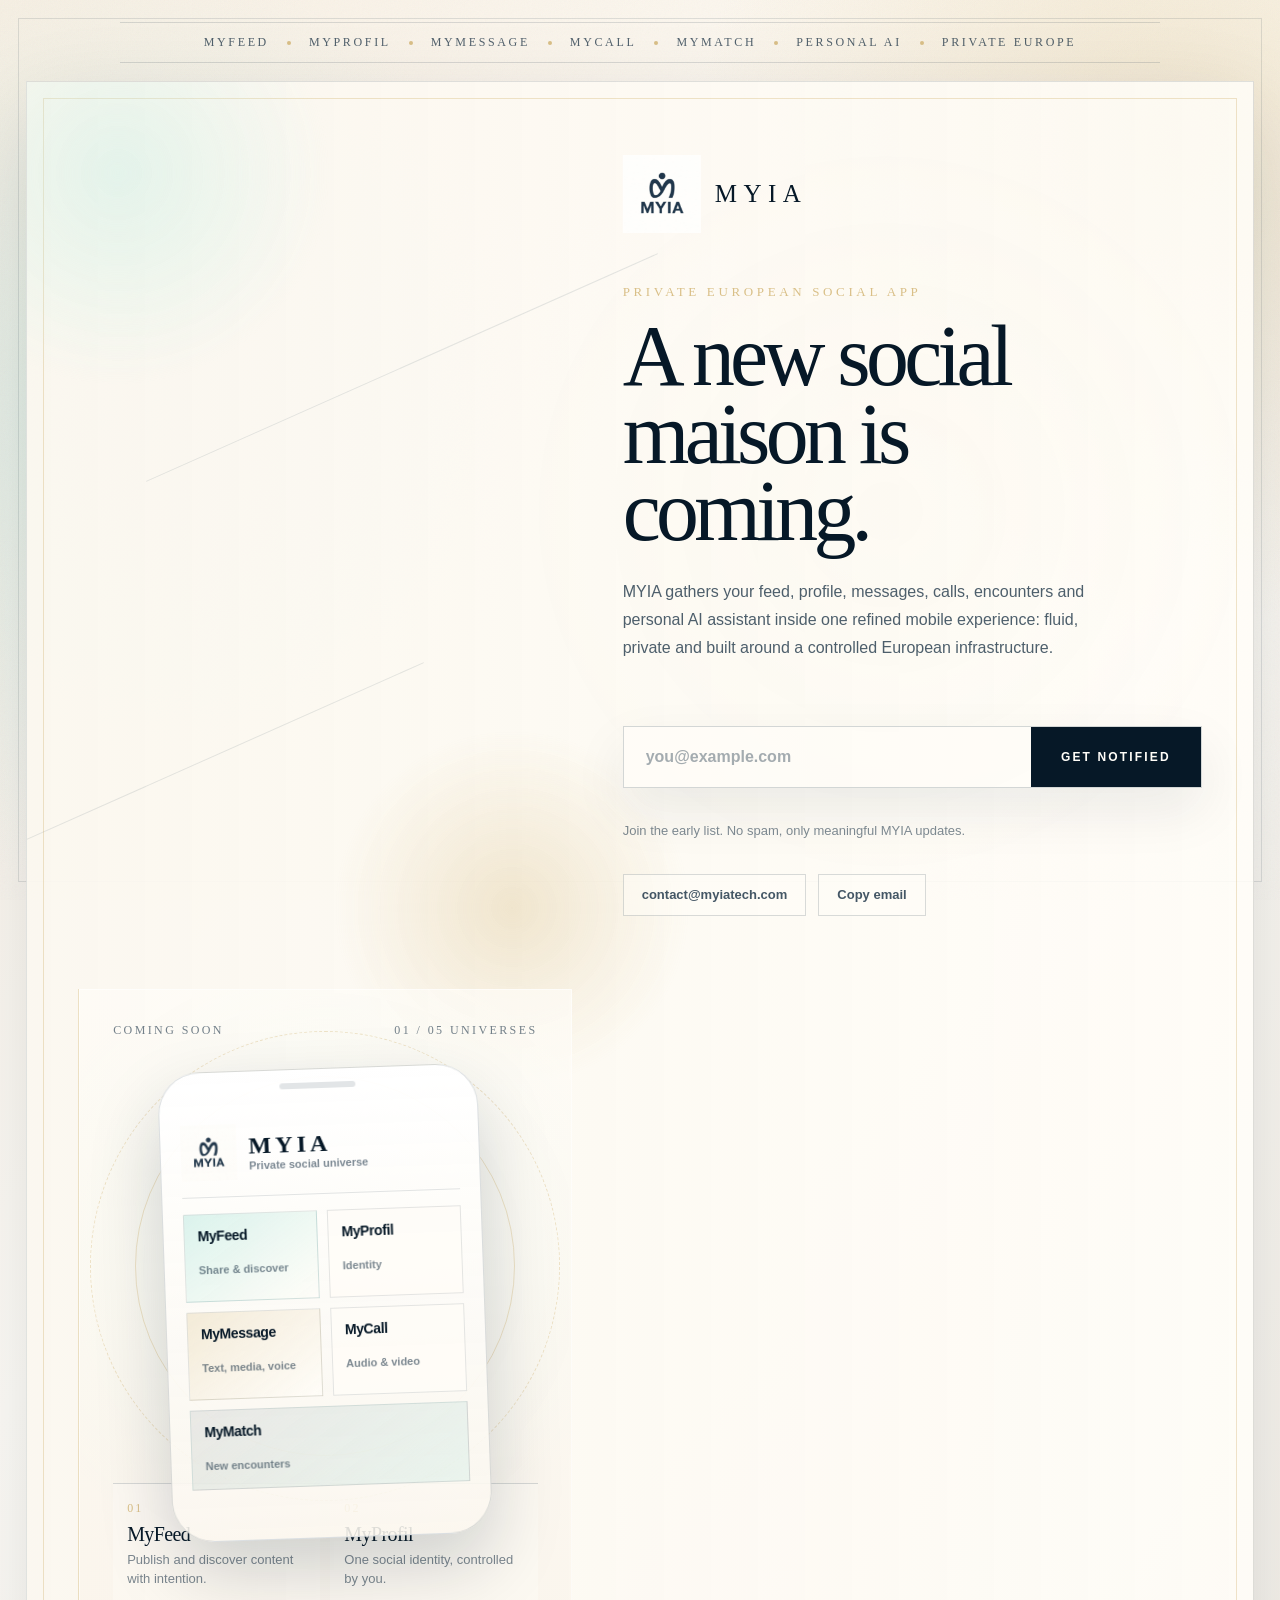
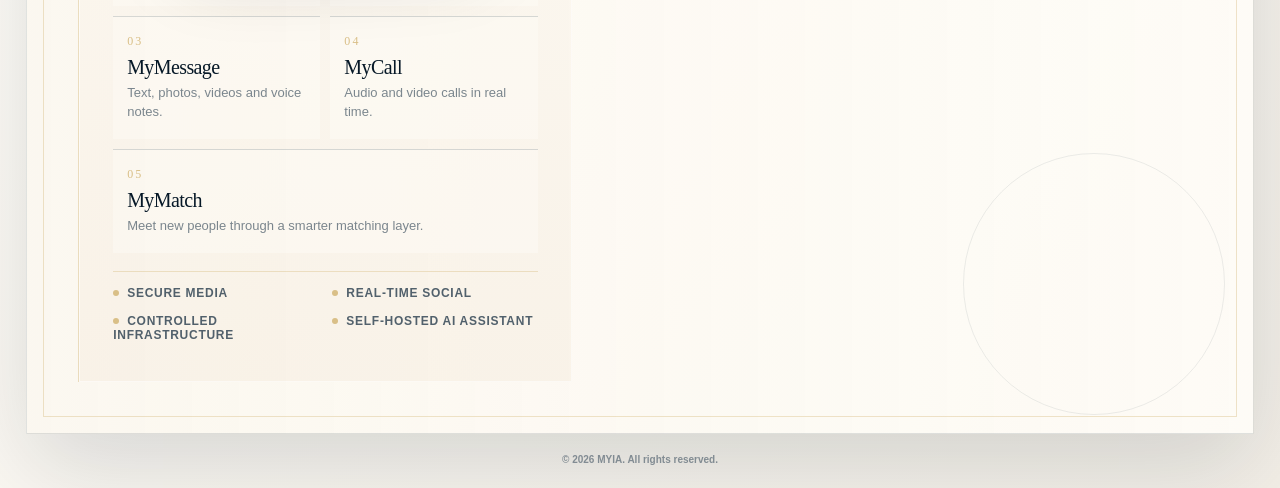
==== commit e266518d: "Move landing to premium maison direction" ====
--- a/index.html
+++ b/index.html
@@ -56,14 +56,7 @@
           <span>MyCall</span>
           <span>MyMatch</span>
           <span>Personal AI</span>
-          <span>Private by design</span>
-          <span>European experience</span>
-          <span>MyFeed</span>
-          <span>MyProfil</span>
-          <span>MyMessage</span>
-          <span>MyCall</span>
-          <span>MyMatch</span>
-          <span>Personal AI</span>
+          <span>Private Europe</span>
         </div>
       </div>
 
@@ -76,47 +69,17 @@
         </div>
 
         <div class="heroCopy">
+          <div class="brandIntro">
+            <img src="/myia-logo.png" alt="MYIA" width="84" height="84" />
+            <span>MYIA</span>
+          </div>
           <p class="kicker">Private European social app</p>
-          <h1 class="headline">One app for your <span>social life</span></h1>
+          <h1 class="headline">A new social maison is coming.</h1>
           <p class="subhead">
-            MYIA brings sharing, encounters, messaging, audio and video calls, and a
-            personal intelligent assistant into one fluid mobile experience.
+            MYIA gathers your feed, profile, messages, calls, encounters and personal
+            AI assistant inside one refined mobile experience: fluid, private and
+            built around a controlled European infrastructure.
           </p>
-
-          <div class="universeGrid" aria-label="MYIA universes">
-            <article class="universeCard">
-              <span>01</span>
-              <h2>MyFeed</h2>
-              <p>Publish, react and discover content that actually fits your world.</p>
-            </article>
-            <article class="universeCard">
-              <span>02</span>
-              <h2>MyProfil</h2>
-              <p>Shape one clear social identity, with privacy at the center.</p>
-            </article>
-            <article class="universeCard">
-              <span>03</span>
-              <h2>MyMessage</h2>
-              <p>Text, photos, videos and voice notes in real time.</p>
-            </article>
-            <article class="universeCard">
-              <span>04</span>
-              <h2>MyCall</h2>
-              <p>Audio and video calls designed to feel instant and natural.</p>
-            </article>
-            <article class="universeCard universeCard--wide">
-              <span>05</span>
-              <h2>MyMatch</h2>
-              <p>Meet new people through a smarter, more personal matching layer.</p>
-            </article>
-          </div>
-
-          <ul class="trustRow" aria-label="MYIA product values">
-            <li>Secure media</li>
-            <li>Real-time social</li>
-            <li>Controlled infrastructure</li>
-            <li>Self-hosted AI assistant</li>
-          </ul>
 
           <div class="notify" id="notify">
             <form
@@ -149,9 +112,7 @@
                 <button class="form__btn" type="submit">Get notified</button>
               </div>
               <p class="fieldMsg" id="email-msg" aria-live="polite"></p>
-              <p class="form__meta">
-                Join the early list. No spam, only meaningful MYIA updates.
-              </p>
+              <p class="form__meta">Join the early list. No spam, only meaningful MYIA updates.</p>
               <p class="form__status" role="status" aria-live="polite"></p>
             </form>
           </div>
@@ -169,43 +130,68 @@
         </div>
 
         <div class="heroVisual" aria-hidden="true">
-          <div class="phoneScene">
-            <span class="orbit orbit--a"></span>
-            <span class="orbit orbit--b"></span>
-            <span class="pulseDot pulseDot--a"></span>
-            <span class="pulseDot pulseDot--b"></span>
-            <span class="pulseDot pulseDot--c"></span>
-
-            <div class="phoneMock">
-              <div class="phoneHeader">
-                <img src="/myia-logo.png" alt="" width="56" height="56" />
-                <div>
-                  <strong>MYIA</strong>
-                  <span>Personal social hub</span>
+          <div class="luxuryPanel">
+            <div class="panelTop">
+              <span>Coming soon</span>
+              <span>01 / 05 universes</span>
+            </div>
+
+            <div class="phoneScene">
+              <span class="orbit orbit--a"></span>
+              <span class="orbit orbit--b"></span>
+              <div class="phoneMock">
+                <div class="phoneHeader">
+                  <img src="/myia-logo.png" alt="" width="56" height="56" />
+                  <div>
+                    <strong>MYIA</strong>
+                    <span>Private social universe</span>
+                  </div>
+                </div>
+
+                <div class="appGrid">
+                  <div class="appTile appTile--feed"><strong>MyFeed</strong><span>Share & discover</span></div>
+                  <div class="appTile appTile--profile"><strong>MyProfil</strong><span>Identity</span></div>
+                  <div class="appTile appTile--message"><strong>MyMessage</strong><span>Text, media, voice</span></div>
+                  <div class="appTile appTile--call"><strong>MyCall</strong><span>Audio & video</span></div>
+                  <div class="appTile appTile--match"><strong>MyMatch</strong><span>New encounters</span></div>
                 </div>
               </div>
-
-              <div class="storyStrip">
-                <span></span><span></span><span></span><span></span>
-              </div>
-
-              <div class="appGrid">
-                <div class="appTile appTile--feed"><strong>MyFeed</strong><span>Live now</span></div>
-                <div class="appTile appTile--profile"><strong>MyProfil</strong><span>Identity</span></div>
-                <div class="appTile appTile--message"><strong>MyMessage</strong><span>4 new</span></div>
-                <div class="appTile appTile--call"><strong>MyCall</strong><span>HD</span></div>
-                <div class="appTile appTile--match"><strong>MyMatch</strong><span>Nearby</span></div>
-              </div>
-
-              <div class="assistantBubble">
-                <span>AI</span>
-                <p>Your personal assistant adapts to your profile, preferences and usage.</p>
-              </div>
             </div>
 
-            <div class="floatCard floatCard--privacy">Private by design</div>
-            <div class="floatCard floatCard--europe">Built for Europe</div>
-            <div class="floatCard floatCard--secure">Secure media</div>
+            <div class="universeGrid" aria-label="MYIA universes">
+              <article class="universeCard">
+                <span>01</span>
+                <h2>MyFeed</h2>
+                <p>Publish and discover content with intention.</p>
+              </article>
+              <article class="universeCard">
+                <span>02</span>
+                <h2>MyProfil</h2>
+                <p>One social identity, controlled by you.</p>
+              </article>
+              <article class="universeCard">
+                <span>03</span>
+                <h2>MyMessage</h2>
+                <p>Text, photos, videos and voice notes.</p>
+              </article>
+              <article class="universeCard">
+                <span>04</span>
+                <h2>MyCall</h2>
+                <p>Audio and video calls in real time.</p>
+              </article>
+              <article class="universeCard universeCard--wide">
+                <span>05</span>
+                <h2>MyMatch</h2>
+                <p>Meet new people through a smarter matching layer.</p>
+              </article>
+            </div>
+
+            <ul class="trustRow" aria-label="MYIA product values">
+              <li>Secure media</li>
+              <li>Real-time social</li>
+              <li>Controlled infrastructure</li>
+              <li>Self-hosted AI assistant</li>
+            </ul>
           </div>
         </div>
       </section>
--- a/styles.css
+++ b/styles.css
@@ -1,18 +1,18 @@
 :root {
-  --ink: #10273d;
-  --ink-deep: #071725;
-  --ink-soft: rgba(16, 39, 61, 0.72);
-  --muted: rgba(16, 39, 61, 0.58);
-  --paper: #fffdf8;
-  --cream: #f8f1e7;
-  --mist: #eaf6f4;
-  --mint: #77f0dc;
-  --sun: #ffd879;
-  --coral: #ff846f;
-  --lilac: #c8c2ff;
-  --line: rgba(16, 39, 61, 0.13);
-  --shadow: 0 36px 90px rgba(16, 39, 61, 0.16);
+  --ink: #10283c;
+  --ink-deep: #061827;
+  --ink-soft: rgba(16, 40, 60, 0.74);
+  --muted: rgba(16, 40, 60, 0.55);
+  --ivory: #fbf7ef;
+  --porcelain: #fffdf8;
+  --champagne: #d9bf87;
+  --champagne-soft: rgba(217, 191, 135, 0.28);
+  --sea: #1b7d82;
+  --mint: #cceee6;
+  --line: rgba(16, 40, 60, 0.14);
+  --shadow: 0 34px 90px rgba(6, 24, 39, 0.14);
   --sans: "Avenir Next", Avenir, "Gill Sans", "Trebuchet MS", sans-serif;
+  --serif: Didot, "Bodoni 72", "Bodoni 72 Smallcaps", "Baskerville", Georgia, serif;
 }
 
 * { box-sizing: border-box; }
@@ -22,35 +22,29 @@
   margin: 0;
   color: var(--ink);
   font-family: var(--sans);
-  letter-spacing: 0.01em;
   background:
-    radial-gradient(circle at 16% 16%, rgba(119, 240, 220, 0.3), transparent 28rem),
-    radial-gradient(circle at 88% 10%, rgba(255, 216, 121, 0.38), transparent 31rem),
-    radial-gradient(circle at 76% 84%, rgba(200, 194, 255, 0.32), transparent 30rem),
-    linear-gradient(135deg, #fffdf8 0%, #fbf6ed 46%, #edf7f5 100%);
+    radial-gradient(circle at 8% 20%, rgba(204, 238, 230, 0.45), transparent 29rem),
+    radial-gradient(circle at 92% 7%, rgba(217, 191, 135, 0.34), transparent 30rem),
+    linear-gradient(135deg, #f7efe3 0%, #fffdf8 42%, #f3efe7 100%);
   overflow-x: hidden;
 }
 
 body::before {
+  content: "";
+  position: fixed;
+  inset: 18px;
+  border: 1px solid rgba(16, 40, 60, 0.12);
+  pointer-events: none;
+  z-index: 0;
+}
+
+body::after {
   content: "";
   position: fixed;
   inset: 0;
   pointer-events: none;
-  opacity: 0.32;
-  background-image:
-    linear-gradient(rgba(16, 39, 61, 0.045) 1px, transparent 1px),
-    linear-gradient(90deg, rgba(16, 39, 61, 0.045) 1px, transparent 1px);
-  background-size: 42px 42px;
-  mask-image: radial-gradient(circle at 52% 45%, black, transparent 74%);
-}
-
-body::after {
-  content: "";
-  position: fixed;
-  inset: -20%;
-  pointer-events: none;
-  opacity: 0.05;
-  background-image: url("data:image/svg+xml,%3Csvg xmlns='http://www.w3.org/2000/svg' width='160' height='160'%3E%3Cfilter id='n'%3E%3CfeTurbulence type='fractalNoise' baseFrequency='.85' numOctaves='3' stitchTiles='stitch'/%3E%3C/filter%3E%3Crect width='160' height='160' filter='url(%23n)'/%3E%3C/svg%3E");
+  opacity: 0.045;
+  background-image: url("data:image/svg+xml,%3Csvg xmlns='http://www.w3.org/2000/svg' width='170' height='170'%3E%3Cfilter id='n'%3E%3CfeTurbulence type='fractalNoise' baseFrequency='.7' numOctaves='3' stitchTiles='stitch'/%3E%3C/filter%3E%3Crect width='170' height='170' filter='url(%23n)'/%3E%3C/svg%3E");
 }
 
 .sr-only {
@@ -67,81 +61,95 @@
 
 .wrap {
   position: relative;
+  z-index: 1;
   min-height: 100svh;
   display: grid;
   grid-template-rows: auto 1fr auto;
-  max-width: 1340px;
+  max-width: 1480px;
   margin: 0 auto;
-  padding: calc(22px + env(safe-area-inset-top)) calc(18px + env(safe-area-inset-left))
-    calc(22px + env(safe-area-inset-bottom)) calc(18px + env(safe-area-inset-right));
+  padding: calc(22px + env(safe-area-inset-top)) calc(26px + env(safe-area-inset-left))
+    calc(22px + env(safe-area-inset-bottom)) calc(26px + env(safe-area-inset-right));
 }
 
 .wrap--thanks { grid-template-rows: 1fr auto; }
 
 .topRail {
-  position: relative;
-  z-index: 2;
+  width: min(100%, 1040px);
+  margin: 0 auto 18px;
+  border-top: 1px solid var(--line);
+  border-bottom: 1px solid var(--line);
   overflow: hidden;
-  width: min(100%, 980px);
-  margin: 0 auto 16px;
-  border: 1px solid rgba(16, 39, 61, 0.1);
-  border-radius: 999px;
-  background: rgba(255, 253, 248, 0.68);
-  box-shadow: 0 16px 44px rgba(16, 39, 61, 0.08);
-  backdrop-filter: blur(18px);
 }
 
 .topRail__track {
   display: flex;
-  width: max-content;
-  gap: 10px;
-  padding: 9px 12px;
-  animation: rail 30s linear infinite;
+  justify-content: center;
+  flex-wrap: wrap;
+  gap: 18px;
+  padding: 12px 0;
 }
 
 .topRail span {
-  display: inline-flex;
-  align-items: center;
-  gap: 8px;
-  color: rgba(16, 39, 61, 0.7);
+  color: rgba(16, 40, 60, 0.72);
+  font-family: var(--serif);
   font-size: 12px;
-  font-weight: 900;
-  letter-spacing: 0.12em;
+  letter-spacing: 0.22em;
   text-transform: uppercase;
   white-space: nowrap;
 }
 
-.topRail span::before {
+.topRail span::after {
   content: "";
-  width: 7px;
-  height: 7px;
+  display: inline-block;
+  width: 4px;
+  height: 4px;
+  margin-left: 18px;
   border-radius: 50%;
-  background: var(--mint);
-  box-shadow: 0 0 0 5px rgba(119, 240, 220, 0.18);
-}
+  vertical-align: middle;
+  background: var(--champagne);
+}
+
+.topRail span:last-child::after { display: none; }
 
 .coming {
   position: relative;
-  z-index: 1;
   align-self: center;
   display: grid;
-  grid-template-columns: minmax(0, 1fr) minmax(340px, 0.78fr);
-  gap: clamp(30px, 5vw, 76px);
-  align-items: center;
-  min-height: min(820px, calc(100svh - 150px));
-  padding: clamp(24px, 4.7vw, 60px);
-  border: 1px solid rgba(255, 255, 255, 0.72);
-  border-radius: clamp(28px, 5vw, 58px);
+  grid-template-columns: minmax(430px, 0.92fr) minmax(560px, 1.08fr);
+  gap: clamp(30px, 4vw, 58px);
+  align-items: stretch;
+  min-height: min(820px, calc(100svh - 148px));
+  padding: clamp(28px, 4vw, 54px);
+  border: 1px solid rgba(16, 40, 60, 0.13);
   background:
-    linear-gradient(135deg, rgba(255, 253, 248, 0.92), rgba(255, 255, 255, 0.66)),
-    radial-gradient(circle at 82% 24%, rgba(119, 240, 220, 0.25), transparent 26rem),
-    radial-gradient(circle at 12% 76%, rgba(255, 132, 111, 0.16), transparent 24rem);
+    linear-gradient(90deg, rgba(251, 247, 239, 0.94), rgba(255, 253, 248, 0.84)),
+    radial-gradient(circle at 70% 22%, rgba(217, 191, 135, 0.18), transparent 24rem);
   box-shadow: var(--shadow);
-  backdrop-filter: blur(22px);
   overflow: hidden;
   opacity: 0;
-  transform: translateY(16px) scale(0.985);
-  animation: pageIn 760ms cubic-bezier(.2,.8,.2,1) 100ms forwards;
+  transform: translateY(14px);
+  animation: pageIn 720ms cubic-bezier(.2,.8,.2,1) 100ms forwards;
+}
+
+.coming::before,
+.coming::after {
+  content: "";
+  position: absolute;
+  pointer-events: none;
+}
+
+.coming::before {
+  inset: 16px;
+  border: 1px solid rgba(217, 191, 135, 0.42);
+}
+
+.coming::after {
+  right: 28px;
+  bottom: 18px;
+  width: 260px;
+  height: 260px;
+  border: 1px solid rgba(16, 40, 60, 0.08);
+  border-radius: 50%;
 }
 
 .coming--thanks {
@@ -149,19 +157,6 @@
   place-items: center;
   grid-template-columns: 1fr;
   min-height: min(740px, calc(100svh - 120px));
-}
-
-.coming::after {
-  content: "MYIA";
-  position: absolute;
-  left: clamp(20px, 4vw, 58px);
-  bottom: -0.24em;
-  color: rgba(16, 39, 61, 0.032);
-  font-size: clamp(110px, 21vw, 300px);
-  font-weight: 950;
-  letter-spacing: 0.02em;
-  line-height: 1;
-  pointer-events: none;
 }
 
 .ambient,
@@ -170,201 +165,96 @@
 .thankCard { position: relative; z-index: 1; }
 
 .glow,
-.line {
-  position: absolute;
-  pointer-events: none;
-}
-
-.glow {
-  border-radius: 999px;
-  filter: blur(1px);
-  animation: float 9s ease-in-out infinite;
-}
-
+.line { position: absolute; pointer-events: none; }
+.glow { border-radius: 999px; filter: blur(1px); animation: slowFloat 9s ease-in-out infinite; }
 .glow--a {
+  width: 440px;
+  height: 440px;
+  left: -180px;
+  top: -180px;
+  background: radial-gradient(circle, rgba(204, 238, 230, 0.5), transparent 68%);
+}
+.glow--b {
   width: 380px;
   height: 380px;
-  right: -80px;
-  top: -120px;
-  background: radial-gradient(circle, rgba(119, 240, 220, 0.35), transparent 66%);
-}
-
-.glow--b {
-  width: 310px;
-  height: 310px;
-  left: 44%;
-  bottom: -150px;
-  background: radial-gradient(circle, rgba(255, 216, 121, 0.32), transparent 66%);
+  right: -130px;
+  bottom: -160px;
+  background: radial-gradient(circle, rgba(217, 191, 135, 0.35), transparent 66%);
   animation-delay: -4s;
 }
-
 .line {
-  width: 420px;
   height: 1px;
-  background: rgba(16, 39, 61, 0.1);
-  transform: rotate(-19deg);
-}
-
-.line--a { right: 4%; top: 30%; }
-.line--b { left: -80px; bottom: 18%; }
-
-.kicker {
+  width: 560px;
+  background: rgba(16, 40, 60, 0.1);
+  transform: rotate(-24deg);
+}
+.line--a { right: -110px; top: 29%; }
+.line--b { left: -190px; bottom: 20%; }
+
+.heroCopy {
+  display: flex;
+  flex-direction: column;
+  min-height: 100%;
+  padding: clamp(10px, 2vw, 22px) 0;
+}
+
+.brandIntro {
   display: inline-flex;
   align-items: center;
-  gap: 10px;
-  margin: 0 0 22px;
-  padding: 10px 13px;
-  border: 1px solid rgba(16, 39, 61, 0.13);
-  border-radius: 999px;
-  color: rgba(16, 39, 61, 0.7);
-  background: rgba(255, 255, 255, 0.64);
-  font-size: 12px;
-  font-weight: 900;
-  letter-spacing: 0.14em;
+  gap: 14px;
+  width: fit-content;
+  margin-bottom: clamp(26px, 4vw, 54px);
+}
+
+.brandIntro img {
+  width: 78px;
+  height: 78px;
+  object-fit: contain;
+  mix-blend-mode: multiply;
+}
+
+.brandIntro span {
+  color: var(--ink-deep);
+  font-family: var(--serif);
+  font-size: 25px;
+  letter-spacing: 0.26em;
   text-transform: uppercase;
-  box-shadow: 0 14px 34px rgba(16, 39, 61, 0.08);
-}
-
-.kicker::before {
-  content: "";
-  width: 10px;
-  height: 10px;
-  border-radius: 50%;
-  background: var(--coral);
-  box-shadow: 0 0 0 8px rgba(255, 132, 111, 0.18);
+}
+
+.kicker {
+  margin: 0 0 18px;
+  color: var(--champagne);
+  font-family: var(--serif);
+  font-size: 13px;
+  letter-spacing: 0.28em;
+  text-transform: uppercase;
 }
 
 .headline {
-  max-width: 10ch;
+  max-width: 10.8ch;
   margin: 0;
   color: var(--ink-deep);
-  font-size: clamp(56px, 8.8vw, 132px);
-  font-weight: 950;
-  letter-spacing: -0.075em;
-  line-height: 0.86;
-  text-transform: uppercase;
-}
-
-.headline span {
-  display: block;
-  color: transparent;
-  background: linear-gradient(92deg, var(--ink-deep), #174d61 44%, #2ab9a8 100%);
-  -webkit-background-clip: text;
-  background-clip: text;
-}
-
-.headline--thanks {
-  max-width: none;
-  text-align: center;
-  font-size: clamp(54px, 10vw, 118px);
+  font-family: var(--serif);
+  font-size: clamp(62px, 6.7vw, 112px);
+  font-weight: 400;
+  letter-spacing: -0.055em;
+  line-height: 0.9;
 }
 
 .subhead {
-  max-width: 58ch;
-  margin: 25px 0 0;
+  max-width: 52ch;
+  margin: 28px 0 0;
   color: var(--ink-soft);
-  font-size: clamp(16px, 1.45vw, 20px);
-  line-height: 1.7;
-}
-
-.subhead--thanks {
-  max-width: 720px;
-  margin-inline: auto;
-  text-align: center;
-}
-
-.universeGrid {
-  display: grid;
-  grid-template-columns: repeat(2, minmax(0, 1fr));
-  gap: 12px;
-  max-width: 690px;
-  margin: 28px 0 0;
-}
-
-.universeCard {
-  position: relative;
-  min-height: 126px;
-  padding: 16px;
-  border: 1px solid rgba(16, 39, 61, 0.1);
-  border-radius: 22px;
-  background: rgba(255, 255, 255, 0.58);
-  box-shadow: 0 16px 42px rgba(16, 39, 61, 0.075);
-  overflow: hidden;
-  transition: transform 180ms ease, border-color 180ms ease, box-shadow 180ms ease;
-}
-
-.universeCard::after {
-  content: "";
-  position: absolute;
-  right: -32px;
-  top: -32px;
-  width: 92px;
-  height: 92px;
-  border-radius: 28px;
-  background: linear-gradient(135deg, rgba(119, 240, 220, 0.36), rgba(255, 216, 121, 0.18));
-  transform: rotate(18deg);
-}
-
-.universeCard:hover {
-  transform: translateY(-3px);
-  border-color: rgba(16, 39, 61, 0.22);
-  box-shadow: 0 22px 60px rgba(16, 39, 61, 0.12);
-}
-
-.universeCard--wide { grid-column: 1 / -1; }
-.universeCard span {
-  color: var(--coral);
-  font-size: 12px;
-  font-weight: 950;
-  letter-spacing: 0.1em;
-}
-
-.universeCard h2 {
-  margin: 8px 0 6px;
-  color: var(--ink-deep);
-  font-size: 19px;
-  letter-spacing: -0.03em;
-}
-
-.universeCard p {
-  margin: 0;
-  color: var(--muted);
-  font-size: 14px;
-  line-height: 1.45;
-}
-
-.trustRow {
-  display: flex;
-  flex-wrap: wrap;
-  gap: 10px;
-  margin: 22px 0 0;
-  padding: 0;
-  list-style: none;
-}
-
-.trustRow li {
-  display: inline-flex;
-  align-items: center;
-  gap: 8px;
-  padding: 10px 12px;
-  border: 1px solid rgba(16, 39, 61, 0.12);
-  border-radius: 999px;
-  background: rgba(255, 253, 248, 0.68);
-  color: rgba(16, 39, 61, 0.72);
-  font-size: 13px;
-  font-weight: 850;
-  box-shadow: 0 12px 30px rgba(16, 39, 61, 0.06);
-}
-
-.trustRow li::before {
-  content: "";
-  width: 7px;
-  height: 7px;
-  border-radius: 50%;
-  background: var(--mint);
-}
-
-.notify { margin-top: 32px; max-width: 650px; }
+  font-size: clamp(16px, 1.18vw, 19px);
+  line-height: 1.75;
+}
+
+.notify {
+  width: min(100%, 610px);
+  margin-top: auto;
+  padding-top: clamp(30px, 5vw, 70px);
+}
+
 .form { margin: 0; }
 .honeypot { display: none !important; }
 
@@ -372,24 +262,22 @@
   display: grid;
   grid-template-columns: 1fr auto;
   align-items: stretch;
-  padding: 7px;
-  border: 1px solid rgba(16, 39, 61, 0.16);
-  border-radius: 25px;
-  background: rgba(255, 255, 255, 0.75);
-  box-shadow: 0 18px 48px rgba(16, 39, 61, 0.1);
+  border: 1px solid rgba(16, 40, 60, 0.18);
+  background: rgba(255, 253, 248, 0.78);
+  box-shadow: 0 22px 54px rgba(6, 24, 39, 0.08);
   overflow: hidden;
-  transition: border-color 160ms ease, box-shadow 160ms ease, transform 160ms ease;
+  transition: border-color 180ms ease, box-shadow 180ms ease, transform 180ms ease;
 }
 
 .form__row:focus-within {
-  border-color: rgba(16, 39, 61, 0.42);
-  box-shadow: 0 22px 60px rgba(16, 39, 61, 0.16), 0 0 0 6px rgba(119, 240, 220, 0.18);
+  border-color: rgba(217, 191, 135, 0.82);
+  box-shadow: 0 28px 70px rgba(6, 24, 39, 0.12), 0 0 0 5px rgba(217, 191, 135, 0.18);
   transform: translateY(-1px);
 }
 
 .form__row[data-state="error"] {
-  border-color: rgba(190, 43, 43, 0.55);
-  box-shadow: 0 18px 48px rgba(190, 43, 43, 0.12), 0 0 0 5px rgba(190, 43, 43, 0.08);
+  border-color: rgba(165, 42, 42, 0.6);
+  box-shadow: 0 18px 48px rgba(165, 42, 42, 0.12), 0 0 0 5px rgba(165, 42, 42, 0.08);
 }
 
 .form__input {
@@ -397,32 +285,30 @@
   border: 0;
   outline: 0;
   background: transparent;
-  color: var(--ink);
-  padding: 18px 20px;
+  color: var(--ink-deep);
+  padding: 21px 22px;
   font: inherit;
-  font-size: 17px;
-  font-weight: 750;
-}
-
-.form__input::placeholder { color: rgba(16, 39, 61, 0.42); }
+  font-size: 16px;
+  font-weight: 600;
+}
+
+.form__input::placeholder { color: rgba(16, 40, 60, 0.38); }
 
 .form__btn {
   border: 0;
-  border-radius: 18px;
   background: var(--ink-deep);
-  color: #fffdf8;
-  padding: 0 27px;
+  color: var(--porcelain);
+  padding: 0 30px;
   font: inherit;
-  font-size: 13px;
-  font-weight: 950;
-  letter-spacing: 0.16em;
+  font-size: 12px;
+  font-weight: 850;
+  letter-spacing: 0.18em;
   text-transform: uppercase;
   cursor: pointer;
-  box-shadow: inset 0 1px 0 rgba(255,255,255,0.2), 0 12px 28px rgba(16, 39, 61, 0.22);
-  transition: transform 160ms ease, background 160ms ease, opacity 160ms ease;
-}
-
-.form__btn:hover { transform: translateY(-1px); background: #12324d; }
+  transition: background 180ms ease, transform 180ms ease, opacity 180ms ease;
+}
+
+.form__btn:hover { background: #14344c; transform: translateY(-1px); }
 .form__btn:disabled { cursor: not-allowed; opacity: 0.62; transform: none; }
 .form__btn--link {
   display: inline-flex;
@@ -435,15 +321,14 @@
 .fieldMsg,
 .form__status,
 .form__meta {
-  margin: 12px 4px 0;
-  color: rgba(16, 39, 61, 0.56);
+  margin: 11px 0 0;
+  color: rgba(16, 40, 60, 0.54);
   font-size: 13px;
-  line-height: 1.5;
-}
-
-.fieldMsg { min-height: 20px; font-weight: 800; }
+  line-height: 1.45;
+}
+.fieldMsg { min-height: 19px; font-weight: 750; }
 .fieldMsg.is-error,
-.form__status.is-error { color: #b22323; }
+.form__status.is-error { color: #9f2828; }
 .form__meta { margin-top: 4px; }
 
 .links,
@@ -452,53 +337,77 @@
   flex-wrap: wrap;
   align-items: center;
   gap: 12px;
-  margin-top: 26px;
+  margin-top: 22px;
 }
 
 .ctaLink {
   display: inline-flex;
-  min-height: 44px;
+  min-height: 42px;
   align-items: center;
   justify-content: center;
   padding: 0 18px;
-  border: 1px solid rgba(16, 39, 61, 0.14);
-  border-radius: 999px;
-  background: rgba(255, 255, 255, 0.55);
-  color: rgba(16, 39, 61, 0.78);
+  border: 1px solid rgba(16, 40, 60, 0.16);
+  background: rgba(255, 253, 248, 0.52);
+  color: rgba(16, 40, 60, 0.78);
   font: inherit;
-  font-size: 14px;
-  font-weight: 800;
+  font-size: 13px;
+  font-weight: 700;
   text-decoration: none;
   cursor: pointer;
-  box-shadow: 0 12px 30px rgba(16, 39, 61, 0.07);
-  transition: transform 160ms ease, border-color 160ms ease, color 160ms ease;
+  transition: border-color 180ms ease, color 180ms ease, transform 180ms ease;
 }
 
 .ctaLink:hover {
   transform: translateY(-1px);
-  border-color: rgba(16, 39, 61, 0.3);
+  border-color: rgba(217, 191, 135, 0.85);
   color: var(--ink-deep);
+}
+
+.heroVisual { display: flex; min-width: 0; }
+
+.luxuryPanel {
+  position: relative;
+  display: grid;
+  grid-template-rows: auto minmax(290px, 0.92fr) auto auto;
+  gap: 18px;
+  width: 100%;
+  padding: clamp(22px, 3vw, 34px);
+  border-left: 1px solid rgba(217, 191, 135, 0.44);
+  background:
+    linear-gradient(180deg, rgba(255,253,248,0.68), rgba(247,239,227,0.68)),
+    radial-gradient(circle at 50% 28%, rgba(204, 238, 230, 0.48), transparent 20rem);
+  box-shadow: inset 0 0 0 1px rgba(255,255,255,0.55);
+}
+
+.panelTop {
+  display: flex;
+  justify-content: space-between;
+  gap: 14px;
+  color: rgba(16, 40, 60, 0.58);
+  font-family: var(--serif);
+  font-size: 12px;
+  letter-spacing: 0.2em;
+  text-transform: uppercase;
 }
 
 .phoneScene {
   position: relative;
   display: grid;
   place-items: center;
-  min-height: 640px;
+  min-height: 320px;
 }
 
 .phoneMock {
   position: relative;
-  width: min(100%, 360px);
-  min-height: 620px;
-  padding: 22px;
-  border: 1px solid rgba(16, 39, 61, 0.14);
-  border-radius: 46px;
-  background:
-    linear-gradient(180deg, rgba(255,255,255,0.92), rgba(255,253,248,0.78)),
-    radial-gradient(circle at 52% 0%, rgba(119, 240, 220, 0.28), transparent 42%);
-  box-shadow: 0 34px 92px rgba(16, 39, 61, 0.2);
-  transform: rotate(2deg);
+  z-index: 2;
+  width: min(100%, 320px);
+  min-height: 470px;
+  padding: 20px;
+  border: 1px solid rgba(16, 40, 60, 0.15);
+  border-radius: 42px;
+  background: linear-gradient(180deg, rgba(255,255,255,0.96), rgba(251,247,239,0.88));
+  box-shadow: 0 32px 72px rgba(6, 24, 39, 0.18);
+  transform: rotate(-2deg);
   animation: phoneFloat 7s ease-in-out infinite;
 }
 
@@ -507,10 +416,10 @@
   position: absolute;
   top: 13px;
   left: 50%;
-  width: 82px;
-  height: 7px;
+  width: 76px;
+  height: 6px;
   border-radius: 999px;
-  background: rgba(16, 39, 61, 0.12);
+  background: rgba(16, 40, 60, 0.12);
   transform: translateX(-50%);
 }
 
@@ -518,11 +427,9 @@
   display: flex;
   align-items: center;
   gap: 12px;
-  margin-top: 20px;
-  padding: 13px;
-  border: 1px solid rgba(16, 39, 61, 0.1);
-  border-radius: 24px;
-  background: rgba(255,255,255,0.7);
+  margin-top: 19px;
+  padding: 13px 0 16px;
+  border-bottom: 1px solid rgba(16, 40, 60, 0.12);
 }
 
 .phoneHeader img {
@@ -531,125 +438,106 @@
   object-fit: contain;
   mix-blend-mode: multiply;
 }
-
 .phoneHeader strong,
 .phoneHeader span { display: block; }
 .phoneHeader strong {
   color: var(--ink-deep);
-  font-size: 22px;
-  letter-spacing: 0.08em;
-}
-.phoneHeader span { color: var(--muted); font-size: 12px; font-weight: 800; }
-
-.storyStrip {
-  display: grid;
-  grid-template-columns: repeat(4, 1fr);
-  gap: 9px;
-  margin: 18px 0;
-}
-
-.storyStrip span {
-  height: 74px;
-  border-radius: 22px;
-  background: linear-gradient(145deg, rgba(119, 240, 220, 0.5), rgba(255, 216, 121, 0.38));
-  box-shadow: inset 0 0 0 1px rgba(16, 39, 61, 0.08);
-}
-.storyStrip span:nth-child(2) { background: linear-gradient(145deg, rgba(255,132,111,.42), rgba(255,255,255,.7)); }
-.storyStrip span:nth-child(3) { background: linear-gradient(145deg, rgba(200,194,255,.54), rgba(119,240,220,.28)); }
-.storyStrip span:nth-child(4) { background: linear-gradient(145deg, rgba(16,39,61,.18), rgba(255,216,121,.34)); }
+  font-family: var(--serif);
+  font-size: 24px;
+  letter-spacing: 0.17em;
+}
+.phoneHeader span { color: var(--muted); font-size: 11px; font-weight: 750; }
 
 .appGrid {
   display: grid;
   grid-template-columns: repeat(2, 1fr);
-  gap: 12px;
+  gap: 10px;
+  margin-top: 16px;
 }
 
 .appTile {
-  min-height: 118px;
-  padding: 14px;
-  border-radius: 24px;
-  color: var(--ink-deep);
-  background: rgba(255,255,255,0.72);
-  border: 1px solid rgba(16, 39, 61, 0.1);
-  box-shadow: 0 14px 34px rgba(16, 39, 61, 0.08);
-}
-
+  min-height: 88px;
+  padding: 13px;
+  border: 1px solid rgba(16, 40, 60, 0.11);
+  background: rgba(255, 253, 248, 0.76);
+}
 .appTile strong,
 .appTile span { display: block; }
-.appTile strong { font-size: 16px; letter-spacing: -0.03em; }
-.appTile span { margin-top: 34px; color: var(--muted); font-size: 12px; font-weight: 850; }
-.appTile--feed { background: linear-gradient(145deg, rgba(119,240,220,.48), rgba(255,255,255,.78)); }
-.appTile--message { background: linear-gradient(145deg, rgba(255,216,121,.5), rgba(255,255,255,.78)); }
-.appTile--match { grid-column: 1 / -1; min-height: 104px; background: linear-gradient(145deg, rgba(255,132,111,.34), rgba(200,194,255,.32)); }
-
-.assistantBubble {
-  display: flex;
-  gap: 12px;
-  align-items: center;
-  margin-top: 14px;
-  padding: 14px;
-  border-radius: 24px;
-  background: var(--ink-deep);
-  color: #fffdf8;
-  box-shadow: 0 18px 44px rgba(16, 39, 61, 0.22);
-}
-
-.assistantBubble span {
-  display: grid;
-  place-items: center;
-  flex: 0 0 42px;
-  height: 42px;
-  border-radius: 16px;
-  background: var(--mint);
-  color: var(--ink-deep);
-  font-weight: 950;
-}
-
-.assistantBubble p {
-  margin: 0;
-  font-size: 13px;
-  line-height: 1.45;
-}
+.appTile strong { color: var(--ink-deep); font-size: 14px; letter-spacing: -0.03em; }
+.appTile span { margin-top: 20px; color: var(--muted); font-size: 11px; line-height: 1.2; font-weight: 700; }
+.appTile--feed { background: linear-gradient(145deg, rgba(204,238,230,.7), rgba(255,253,248,.84)); }
+.appTile--message { background: linear-gradient(145deg, rgba(217,191,135,.27), rgba(255,253,248,.88)); }
+.appTile--match { grid-column: 1 / -1; min-height: 80px; background: linear-gradient(145deg, rgba(16,40,60,.08), rgba(204,238,230,.38)); }
 
 .orbit {
   position: absolute;
-  border: 1px dashed rgba(16, 39, 61, 0.15);
+  border: 1px solid rgba(217, 191, 135, 0.42);
   border-radius: 50%;
-  animation: spin 24s linear infinite;
-}
-.orbit--a { width: 480px; height: 480px; }
-.orbit--b { width: 570px; height: 570px; animation-direction: reverse; }
-
-.pulseDot {
-  position: absolute;
-  width: 13px;
-  height: 13px;
+  animation: spin 26s linear infinite;
+}
+.orbit--a { width: 380px; height: 380px; }
+.orbit--b { width: 470px; height: 470px; border-style: dashed; animation-direction: reverse; }
+
+.universeGrid {
+  display: grid;
+  grid-template-columns: repeat(2, minmax(0, 1fr));
+  gap: 10px;
+}
+
+.universeCard {
+  min-height: 104px;
+  padding: 14px;
+  border-top: 1px solid rgba(16, 40, 60, 0.16);
+  background: rgba(255, 253, 248, 0.42);
+}
+.universeCard--wide { grid-column: 1 / -1; min-height: 92px; }
+.universeCard span {
+  color: var(--champagne);
+  font-family: var(--serif);
+  font-size: 12px;
+  letter-spacing: 0.18em;
+}
+.universeCard h2 {
+  margin: 7px 0 5px;
+  color: var(--ink-deep);
+  font-family: var(--serif);
+  font-size: 20px;
+  font-weight: 400;
+  letter-spacing: -0.03em;
+}
+.universeCard p {
+  margin: 0;
+  color: var(--muted);
+  font-size: 13px;
+  line-height: 1.42;
+}
+
+.trustRow {
+  display: grid;
+  grid-template-columns: repeat(2, minmax(0, 1fr));
+  gap: 8px 14px;
+  margin: 0;
+  padding: 14px 0 0;
+  border-top: 1px solid rgba(217, 191, 135, 0.42);
+  list-style: none;
+}
+.trustRow li {
+  color: rgba(16, 40, 60, 0.72);
+  font-size: 12px;
+  font-weight: 750;
+  letter-spacing: 0.06em;
+  text-transform: uppercase;
+}
+.trustRow li::before {
+  content: "";
+  display: inline-block;
+  width: 6px;
+  height: 6px;
+  margin-right: 8px;
   border-radius: 50%;
-  background: var(--mint);
-  box-shadow: 0 0 0 12px rgba(119, 240, 220, 0.2);
-  animation: pulse 2.6s ease-in-out infinite;
-}
-.pulseDot--a { right: 14%; top: 19%; }
-.pulseDot--b { left: 18%; bottom: 22%; background: var(--sun); box-shadow: 0 0 0 12px rgba(255,216,121,.2); animation-delay: -.7s; }
-.pulseDot--c { right: 7%; bottom: 22%; background: var(--coral); box-shadow: 0 0 0 12px rgba(255,132,111,.18); animation-delay: -1.4s; }
-
-.floatCard {
-  position: absolute;
-  padding: 12px 17px;
-  border: 2px solid rgba(16, 39, 61, 0.78);
-  border-radius: 18px;
-  color: var(--ink-deep);
-  font-size: 12px;
-  font-weight: 950;
-  letter-spacing: 0.12em;
-  text-transform: uppercase;
-  box-shadow: 8px 8px 0 rgba(16, 39, 61, 0.13);
-  transform: rotate(-6deg);
-  animation: sticker 5.2s ease-in-out infinite;
-}
-.floatCard--privacy { left: 4%; top: 19%; background: var(--sun); }
-.floatCard--europe { right: 0; top: 36%; background: var(--mint); transform: rotate(8deg); animation-delay: -1.4s; }
-.floatCard--secure { left: 6%; bottom: 18%; background: var(--lilac); transform: rotate(4deg); animation-delay: -2.4s; }
+  background: var(--champagne);
+  vertical-align: 1px;
+}
 
 .thankCard {
   display: grid;
@@ -657,75 +545,72 @@
   width: min(100%, 820px);
   text-align: center;
 }
-
 .thankLogo {
   width: clamp(118px, 18vw, 164px);
   height: auto;
   margin-bottom: 22px;
   object-fit: contain;
   mix-blend-mode: multiply;
-  filter: drop-shadow(0 20px 36px rgba(16, 39, 61, 0.1));
-}
-
+  filter: drop-shadow(0 20px 36px rgba(16, 40, 60, 0.1));
+}
+.headline--thanks { max-width: none; text-align: center; }
+.subhead--thanks { max-width: 720px; margin-inline: auto; text-align: center; }
 .thankActions { justify-content: center; }
 
 .footer {
   position: relative;
   z-index: 2;
-  padding-top: 20px;
+  padding-top: 18px;
   text-align: center;
-  color: rgba(16, 39, 61, 0.48);
-  font-size: 13px;
-  font-weight: 700;
-}
-
-@keyframes pageIn { to { opacity: 1; transform: translateY(0) scale(1); } }
-@keyframes rail { to { transform: translateX(-50%); } }
-@keyframes float { 50% { transform: translate3d(0, 16px, 0) scale(1.06); } }
-@keyframes phoneFloat { 50% { transform: rotate(-1deg) translateY(-12px); } }
+  color: rgba(16, 40, 60, 0.46);
+  font-size: 12px;
+  font-weight: 650;
+}
+
+@keyframes pageIn { to { opacity: 1; transform: translateY(0); } }
+@keyframes slowFloat { 50% { transform: translate3d(0, 14px, 0) scale(1.04); } }
+@keyframes phoneFloat { 50% { transform: rotate(1deg) translateY(-9px); } }
 @keyframes spin { to { transform: rotate(360deg); } }
-@keyframes pulse { 50% { transform: scale(1.25); opacity: 0.7; } }
-@keyframes sticker { 50% { transform: rotate(-3deg) translateY(-9px); } }
-
-@media (max-width: 980px) {
-  .coming { grid-template-columns: 1fr; }
-  .heroVisual { order: -1; }
-  .phoneScene { min-height: 520px; }
-  .phoneMock { width: min(100%, 330px); min-height: 550px; }
-  .headline { max-width: 11ch; }
-}
-
-@media (max-width: 680px) {
-  .wrap { padding-inline: 12px; }
-  .topRail { margin-bottom: 10px; }
-  .coming { padding: 22px; border-radius: 34px; min-height: auto; }
-  .headline { font-size: clamp(50px, 17vw, 76px); }
+
+@media (max-width: 1120px) {
+  .coming { grid-template-columns: 1fr; min-height: auto; }
+  .heroCopy { min-height: auto; }
+  .notify { margin-top: 0; }
+  .luxuryPanel { border-left: 0; border-top: 1px solid rgba(217, 191, 135, 0.44); }
+  .headline { max-width: 12ch; }
+}
+
+@media (max-width: 720px) {
+  body::before { inset: 10px; }
+  .wrap { padding-inline: 14px; }
+  .topRail__track { justify-content: flex-start; flex-wrap: nowrap; overflow: hidden; }
+  .coming { padding: 24px; }
+  .coming::before { inset: 10px; }
+  .brandIntro { margin-bottom: 28px; }
+  .brandIntro img { width: 62px; height: 62px; }
+  .brandIntro span { font-size: 19px; }
+  .headline { font-size: clamp(48px, 14vw, 72px); }
   .subhead { font-size: 16px; }
-  .universeGrid { grid-template-columns: 1fr; }
-  .universeCard--wide { grid-column: auto; }
-  .form__row { grid-template-columns: 1fr; gap: 8px; border-radius: 24px; }
+  .form__row { grid-template-columns: 1fr; }
   .form__btn { min-height: 56px; }
   .links, .thankActions { align-items: stretch; }
   .ctaLink, .form__btn--link { width: 100%; }
-  .phoneScene { min-height: 440px; }
-  .phoneMock { width: min(100%, 286px); min-height: 465px; padding: 17px; border-radius: 38px; }
-  .phoneHeader { margin-top: 16px; padding: 10px; }
-  .phoneHeader img { width: 48px; height: 48px; }
-  .storyStrip span { height: 56px; border-radius: 17px; }
-  .appTile { min-height: 92px; padding: 12px; border-radius: 19px; }
-  .appTile span { margin-top: 20px; }
-  .assistantBubble { padding: 12px; }
-  .orbit--a { width: 360px; height: 360px; }
-  .orbit--b { width: 420px; height: 420px; }
-  .floatCard { display: none; }
+  .luxuryPanel { padding: 18px; }
+  .panelTop { flex-direction: column; gap: 6px; }
+  .phoneScene { min-height: 400px; }
+  .phoneMock { width: min(100%, 285px); min-height: 420px; padding: 17px; border-radius: 36px; }
+  .orbit--a { width: 330px; height: 330px; }
+  .orbit--b { width: 405px; height: 405px; }
+  .universeGrid, .trustRow { grid-template-columns: 1fr; }
+  .universeCard--wide { grid-column: auto; }
 }
 
 @media (max-width: 420px) {
-  .headline { font-size: clamp(44px, 16vw, 62px); }
-  .kicker { font-size: 10px; letter-spacing: 0.1em; }
-  .phoneMock { width: 254px; min-height: 432px; }
-  .appGrid { gap: 9px; }
-  .appTile strong { font-size: 14px; }
+  .headline { font-size: clamp(43px, 13vw, 58px); }
+  .kicker { font-size: 11px; letter-spacing: 0.2em; }
+  .phoneMock { width: 250px; min-height: 398px; }
+  .appTile { min-height: 76px; padding: 10px; }
+  .appTile span { margin-top: 14px; }
 }
 
 @media (prefers-reduced-motion: reduce) {
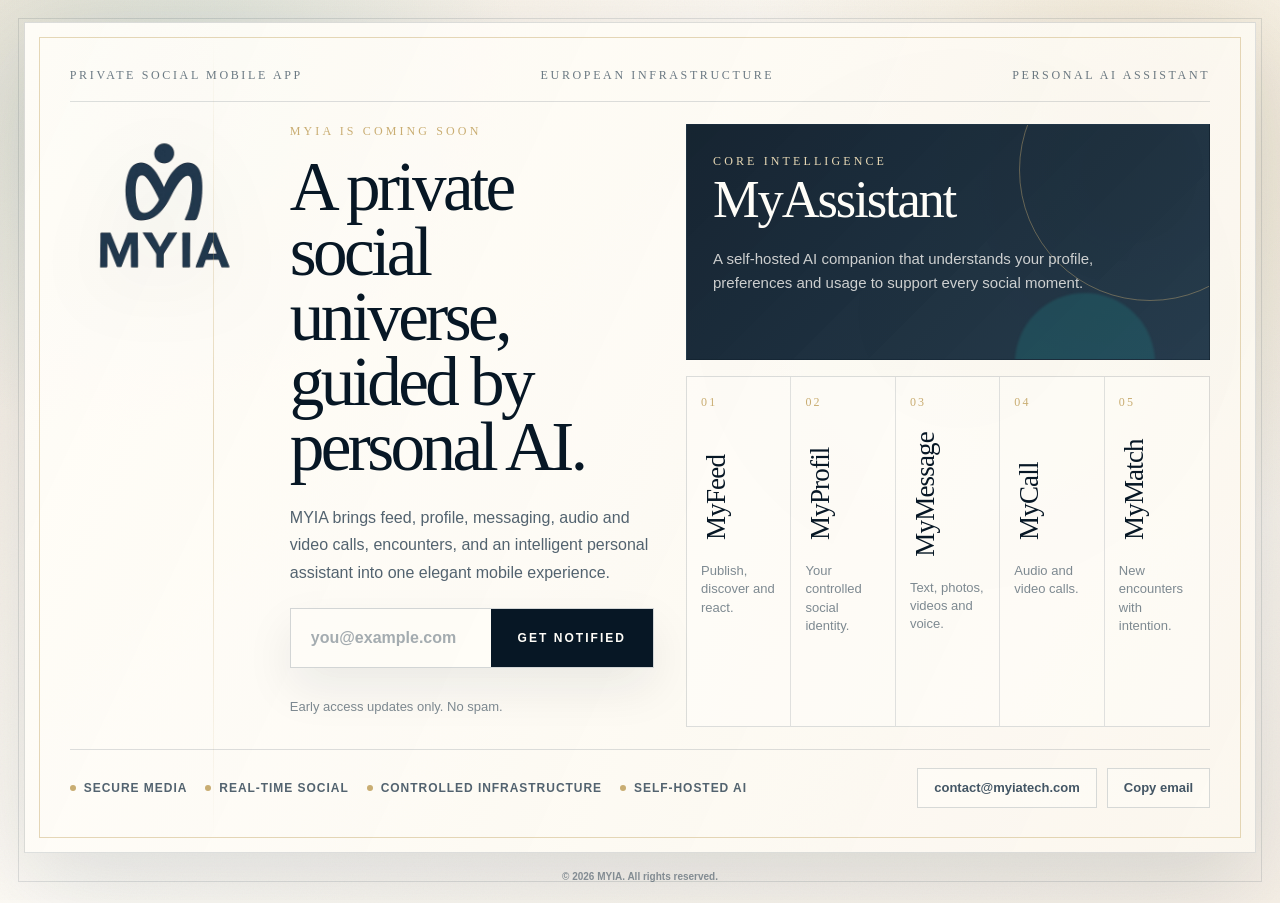
==== commit 1b32a740: "Rebalance premium landing around AI assistant" ====
--- a/index.html
+++ b/index.html
@@ -33,7 +33,6 @@
     <link rel="icon" href="/favicon-16.png?v=9" sizes="16x16" type="image/png" />
     <link rel="apple-touch-icon" href="/apple-touch-icon.png?v=9" sizes="180x180" />
     <link rel="manifest" href="/site.webmanifest" />
-
     <link rel="stylesheet" href="/styles.css" />
 
     <script type="application/ld+json">
@@ -48,75 +47,108 @@
   </head>
   <body>
     <main class="wrap">
-      <div class="topRail" aria-hidden="true">
-        <div class="topRail__track">
-          <span>MyFeed</span>
-          <span>MyProfil</span>
-          <span>MyMessage</span>
-          <span>MyCall</span>
-          <span>MyMatch</span>
-          <span>Personal AI</span>
-          <span>Private Europe</span>
+      <section class="coming" aria-label="MYIA coming soon">
+        <div class="topLine" aria-hidden="true">
+          <span>Private social mobile app</span>
+          <span>European infrastructure</span>
+          <span>Personal AI assistant</span>
         </div>
-      </div>
 
-      <section class="coming" aria-label="MYIA coming soon">
-        <div class="ambient" aria-hidden="true">
-          <span class="glow glow--a"></span>
-          <span class="glow glow--b"></span>
-          <span class="line line--a"></span>
-          <span class="line line--b"></span>
+        <div class="brandMark">
+          <img src="/myia-logo-transparent.png" alt="MYIA" width="220" height="213" />
         </div>
 
         <div class="heroCopy">
-          <div class="brandIntro">
-            <img src="/myia-logo.png" alt="MYIA" width="84" height="84" />
-            <span>MYIA</span>
+          <p class="kicker">MYIA is coming soon</p>
+          <h1 class="headline">A private social universe, guided by personal AI.</h1>
+          <p class="subhead">
+            MYIA brings feed, profile, messaging, audio and video calls, encounters,
+            and an intelligent personal assistant into one elegant mobile experience.
+          </p>
+        </div>
+
+        <div class="productScene" aria-label="MYIA product pillars">
+          <article class="assistantCore">
+            <span class="eyebrow">Core intelligence</span>
+            <h2>MyAssistant</h2>
+            <p>
+              A self-hosted AI companion that understands your profile, preferences
+              and usage to support every social moment.
+            </p>
+          </article>
+
+          <div class="universeRail">
+            <article class="universeCard">
+              <span>01</span>
+              <h3>MyFeed</h3>
+              <p>Publish, discover and react.</p>
+            </article>
+            <article class="universeCard">
+              <span>02</span>
+              <h3>MyProfil</h3>
+              <p>Your controlled social identity.</p>
+            </article>
+            <article class="universeCard">
+              <span>03</span>
+              <h3>MyMessage</h3>
+              <p>Text, photos, videos and voice.</p>
+            </article>
+            <article class="universeCard">
+              <span>04</span>
+              <h3>MyCall</h3>
+              <p>Audio and video calls.</p>
+            </article>
+            <article class="universeCard">
+              <span>05</span>
+              <h3>MyMatch</h3>
+              <p>New encounters with intention.</p>
+            </article>
           </div>
-          <p class="kicker">Private European social app</p>
-          <h1 class="headline">A new social maison is coming.</h1>
-          <p class="subhead">
-            MYIA gathers your feed, profile, messages, calls, encounters and personal
-            AI assistant inside one refined mobile experience: fluid, private and
-            built around a controlled European infrastructure.
-          </p>
+        </div>
 
-          <div class="notify" id="notify">
-            <form
-              class="form"
-              name="notify"
-              method="POST"
-              action="https://formspree.io/f/mjgewren"
-              novalidate
-            >
+        <div class="notify" id="notify">
+          <form
+            class="form"
+            name="notify"
+            method="POST"
+            action="https://formspree.io/f/mjgewren"
+            novalidate
+          >
+            <input
+              type="hidden"
+              name="message"
+              value="I'd like to be notified when you have news about the MYIA project."
+            />
+            <input class="honeypot" type="text" name="_gotcha" tabindex="-1" autocomplete="off" />
+
+            <label class="sr-only" for="email">Email</label>
+            <div class="form__row">
               <input
-                type="hidden"
-                name="message"
-                value="I'd like to be notified when you have news about the MYIA project."
+                id="email"
+                name="email"
+                class="form__input"
+                type="email"
+                autocomplete="email"
+                placeholder="you@example.com"
+                inputmode="email"
+                aria-describedby="email-msg"
+                required
               />
-              <input class="honeypot" type="text" name="_gotcha" tabindex="-1" autocomplete="off" />
+              <button class="form__btn" type="submit">Get notified</button>
+            </div>
+            <p class="fieldMsg" id="email-msg" aria-live="polite"></p>
+            <p class="form__meta">Early access updates only. No spam.</p>
+            <p class="form__status" role="status" aria-live="polite"></p>
+          </form>
+        </div>
 
-              <label class="sr-only" for="email">Email</label>
-              <div class="form__row">
-                <input
-                  id="email"
-                  name="email"
-                  class="form__input"
-                  type="email"
-                  autocomplete="email"
-                  placeholder="you@example.com"
-                  inputmode="email"
-                  aria-describedby="email-msg"
-                  required
-                />
-                <button class="form__btn" type="submit">Get notified</button>
-              </div>
-              <p class="fieldMsg" id="email-msg" aria-live="polite"></p>
-              <p class="form__meta">Join the early list. No spam, only meaningful MYIA updates.</p>
-              <p class="form__status" role="status" aria-live="polite"></p>
-            </form>
-          </div>
-
+        <div class="bottomBar">
+          <ul class="trustRow" aria-label="MYIA product values">
+            <li>Secure media</li>
+            <li>Real-time social</li>
+            <li>Controlled infrastructure</li>
+            <li>Self-hosted AI</li>
+          </ul>
           <div class="links">
             <a
               class="ctaLink ctaLink--email"
@@ -126,72 +158,6 @@
             <button class="ctaLink copyBtn" type="button" data-copy="contact@myiatech.com">
               Copy email
             </button>
-          </div>
-        </div>
-
-        <div class="heroVisual" aria-hidden="true">
-          <div class="luxuryPanel">
-            <div class="panelTop">
-              <span>Coming soon</span>
-              <span>01 / 05 universes</span>
-            </div>
-
-            <div class="phoneScene">
-              <span class="orbit orbit--a"></span>
-              <span class="orbit orbit--b"></span>
-              <div class="phoneMock">
-                <div class="phoneHeader">
-                  <img src="/myia-logo.png" alt="" width="56" height="56" />
-                  <div>
-                    <strong>MYIA</strong>
-                    <span>Private social universe</span>
-                  </div>
-                </div>
-
-                <div class="appGrid">
-                  <div class="appTile appTile--feed"><strong>MyFeed</strong><span>Share & discover</span></div>
-                  <div class="appTile appTile--profile"><strong>MyProfil</strong><span>Identity</span></div>
-                  <div class="appTile appTile--message"><strong>MyMessage</strong><span>Text, media, voice</span></div>
-                  <div class="appTile appTile--call"><strong>MyCall</strong><span>Audio & video</span></div>
-                  <div class="appTile appTile--match"><strong>MyMatch</strong><span>New encounters</span></div>
-                </div>
-              </div>
-            </div>
-
-            <div class="universeGrid" aria-label="MYIA universes">
-              <article class="universeCard">
-                <span>01</span>
-                <h2>MyFeed</h2>
-                <p>Publish and discover content with intention.</p>
-              </article>
-              <article class="universeCard">
-                <span>02</span>
-                <h2>MyProfil</h2>
-                <p>One social identity, controlled by you.</p>
-              </article>
-              <article class="universeCard">
-                <span>03</span>
-                <h2>MyMessage</h2>
-                <p>Text, photos, videos and voice notes.</p>
-              </article>
-              <article class="universeCard">
-                <span>04</span>
-                <h2>MyCall</h2>
-                <p>Audio and video calls in real time.</p>
-              </article>
-              <article class="universeCard universeCard--wide">
-                <span>05</span>
-                <h2>MyMatch</h2>
-                <p>Meet new people through a smarter matching layer.</p>
-              </article>
-            </div>
-
-            <ul class="trustRow" aria-label="MYIA product values">
-              <li>Secure media</li>
-              <li>Real-time social</li>
-              <li>Controlled infrastructure</li>
-              <li>Self-hosted AI assistant</li>
-            </ul>
           </div>
         </div>
       </section>
--- a/styles.css
+++ b/styles.css
@@ -1,18 +1,19 @@
 :root {
   --ink: #10283c;
-  --ink-deep: #061827;
-  --ink-soft: rgba(16, 40, 60, 0.74);
-  --muted: rgba(16, 40, 60, 0.55);
+  --ink-deep: #071725;
+  --ink-soft: rgba(16, 40, 60, 0.72);
+  --muted: rgba(16, 40, 60, 0.54);
   --ivory: #fbf7ef;
   --porcelain: #fffdf8;
-  --champagne: #d9bf87;
-  --champagne-soft: rgba(217, 191, 135, 0.28);
-  --sea: #1b7d82;
-  --mint: #cceee6;
+  --champagne: #c9ad72;
+  --champagne-2: #e7d8b5;
+  --sea: #1f8185;
+  --sea-soft: rgba(31, 129, 133, 0.12);
   --line: rgba(16, 40, 60, 0.14);
-  --shadow: 0 34px 90px rgba(6, 24, 39, 0.14);
+  --gold-line: rgba(201, 173, 114, 0.48);
+  --shadow: 0 30px 90px rgba(7, 23, 37, 0.14);
   --sans: "Avenir Next", Avenir, "Gill Sans", "Trebuchet MS", sans-serif;
-  --serif: Didot, "Bodoni 72", "Bodoni 72 Smallcaps", "Baskerville", Georgia, serif;
+  --serif: Didot, "Bodoni 72", "Baskerville", Georgia, serif;
 }
 
 * { box-sizing: border-box; }
@@ -23,9 +24,9 @@
   color: var(--ink);
   font-family: var(--sans);
   background:
-    radial-gradient(circle at 8% 20%, rgba(204, 238, 230, 0.45), transparent 29rem),
-    radial-gradient(circle at 92% 7%, rgba(217, 191, 135, 0.34), transparent 30rem),
-    linear-gradient(135deg, #f7efe3 0%, #fffdf8 42%, #f3efe7 100%);
+    radial-gradient(circle at 14% 12%, rgba(31, 129, 133, 0.14), transparent 22rem),
+    radial-gradient(circle at 88% 16%, rgba(201, 173, 114, 0.28), transparent 25rem),
+    linear-gradient(135deg, #f4ebde 0%, #fffdf8 44%, #f7f1e8 100%);
   overflow-x: hidden;
 }
 
@@ -35,7 +36,6 @@
   inset: 18px;
   border: 1px solid rgba(16, 40, 60, 0.12);
   pointer-events: none;
-  z-index: 0;
 }
 
 body::after {
@@ -43,8 +43,8 @@
   position: fixed;
   inset: 0;
   pointer-events: none;
-  opacity: 0.045;
-  background-image: url("data:image/svg+xml,%3Csvg xmlns='http://www.w3.org/2000/svg' width='170' height='170'%3E%3Cfilter id='n'%3E%3CfeTurbulence type='fractalNoise' baseFrequency='.7' numOctaves='3' stitchTiles='stitch'/%3E%3C/filter%3E%3Crect width='170' height='170' filter='url(%23n)'/%3E%3C/svg%3E");
+  opacity: 0.04;
+  background-image: url("data:image/svg+xml,%3Csvg xmlns='http://www.w3.org/2000/svg' width='170' height='170'%3E%3Cfilter id='n'%3E%3CfeTurbulence type='fractalNoise' baseFrequency='.72' numOctaves='3' stitchTiles='stitch'/%3E%3C/filter%3E%3Crect width='170' height='170' filter='url(%23n)'/%3E%3C/svg%3E");
 }
 
 .sr-only {
@@ -64,250 +64,280 @@
   z-index: 1;
   min-height: 100svh;
   display: grid;
-  grid-template-rows: auto 1fr auto;
-  max-width: 1480px;
+  grid-template-rows: 1fr auto;
+  max-width: 1380px;
   margin: 0 auto;
-  padding: calc(22px + env(safe-area-inset-top)) calc(26px + env(safe-area-inset-left))
-    calc(22px + env(safe-area-inset-bottom)) calc(26px + env(safe-area-inset-right));
-}
-
-.wrap--thanks { grid-template-rows: 1fr auto; }
-
-.topRail {
-  width: min(100%, 1040px);
-  margin: 0 auto 18px;
-  border-top: 1px solid var(--line);
+  padding: calc(22px + env(safe-area-inset-top)) calc(24px + env(safe-area-inset-left))
+    calc(20px + env(safe-area-inset-bottom)) calc(24px + env(safe-area-inset-right));
+}
+
+.coming {
+  position: relative;
+  align-self: center;
+  display: grid;
+  grid-template-columns: 188px minmax(360px, 0.82fr) minmax(500px, 1.18fr);
+  grid-template-rows: auto auto 1fr auto;
+  gap: 22px 32px;
+  min-height: min(805px, calc(100svh - 92px));
+  padding: clamp(28px, 3.5vw, 46px);
+  border: 1px solid var(--line);
+  background:
+    linear-gradient(115deg, rgba(255,253,248,.94), rgba(251,247,239,.9)),
+    radial-gradient(circle at 76% 35%, rgba(31,129,133,.10), transparent 22rem);
+  box-shadow: var(--shadow);
+  overflow: hidden;
+  opacity: 0;
+  transform: translateY(12px);
+  animation: pageIn 680ms cubic-bezier(.2,.8,.2,1) 90ms forwards;
+}
+
+.coming::before {
+  content: "";
+  position: absolute;
+  inset: 14px;
+  border: 1px solid var(--gold-line);
+  pointer-events: none;
+}
+
+.coming::after {
+  content: "";
+  position: absolute;
+  left: 188px;
+  top: 14px;
+  bottom: 14px;
+  width: 1px;
+  background: linear-gradient(180deg, transparent, var(--gold-line), transparent);
+  pointer-events: none;
+}
+
+.topLine {
+  grid-column: 1 / -1;
+  display: flex;
+  justify-content: space-between;
+  gap: 14px;
+  padding-bottom: 18px;
   border-bottom: 1px solid var(--line);
-  overflow: hidden;
-}
-
-.topRail__track {
-  display: flex;
-  justify-content: center;
-  flex-wrap: wrap;
-  gap: 18px;
-  padding: 12px 0;
-}
-
-.topRail span {
-  color: rgba(16, 40, 60, 0.72);
+  color: rgba(16, 40, 60, 0.62);
   font-family: var(--serif);
   font-size: 12px;
   letter-spacing: 0.22em;
   text-transform: uppercase;
-  white-space: nowrap;
-}
-
-.topRail span::after {
-  content: "";
-  display: inline-block;
-  width: 4px;
-  height: 4px;
-  margin-left: 18px;
-  border-radius: 50%;
-  vertical-align: middle;
-  background: var(--champagne);
-}
-
-.topRail span:last-child::after { display: none; }
-
-.coming {
-  position: relative;
+}
+
+.brandMark {
+  grid-column: 1;
+  grid-row: 2 / 5;
+  display: flex;
+  align-items: flex-start;
+  justify-content: center;
+  padding-top: 10px;
+}
+
+.brandMark img {
+  width: min(148px, 100%);
+  height: auto;
+  object-fit: contain;
+  filter: drop-shadow(0 20px 38px rgba(7, 23, 37, 0.08));
+}
+
+.heroCopy {
+  grid-column: 2;
+  grid-row: 2 / 4;
   align-self: center;
-  display: grid;
-  grid-template-columns: minmax(430px, 0.92fr) minmax(560px, 1.08fr);
-  gap: clamp(30px, 4vw, 58px);
-  align-items: stretch;
-  min-height: min(820px, calc(100svh - 148px));
-  padding: clamp(28px, 4vw, 54px);
-  border: 1px solid rgba(16, 40, 60, 0.13);
-  background:
-    linear-gradient(90deg, rgba(251, 247, 239, 0.94), rgba(255, 253, 248, 0.84)),
-    radial-gradient(circle at 70% 22%, rgba(217, 191, 135, 0.18), transparent 24rem);
-  box-shadow: var(--shadow);
-  overflow: hidden;
-  opacity: 0;
-  transform: translateY(14px);
-  animation: pageIn 720ms cubic-bezier(.2,.8,.2,1) 100ms forwards;
-}
-
-.coming::before,
-.coming::after {
-  content: "";
-  position: absolute;
-  pointer-events: none;
-}
-
-.coming::before {
-  inset: 16px;
-  border: 1px solid rgba(217, 191, 135, 0.42);
-}
-
-.coming::after {
-  right: 28px;
-  bottom: 18px;
-  width: 260px;
-  height: 260px;
-  border: 1px solid rgba(16, 40, 60, 0.08);
-  border-radius: 50%;
-}
-
-.coming--thanks {
-  display: grid;
-  place-items: center;
-  grid-template-columns: 1fr;
-  min-height: min(740px, calc(100svh - 120px));
-}
-
-.ambient,
-.heroCopy,
-.heroVisual,
-.thankCard { position: relative; z-index: 1; }
-
-.glow,
-.line { position: absolute; pointer-events: none; }
-.glow { border-radius: 999px; filter: blur(1px); animation: slowFloat 9s ease-in-out infinite; }
-.glow--a {
-  width: 440px;
-  height: 440px;
-  left: -180px;
-  top: -180px;
-  background: radial-gradient(circle, rgba(204, 238, 230, 0.5), transparent 68%);
-}
-.glow--b {
-  width: 380px;
-  height: 380px;
-  right: -130px;
-  bottom: -160px;
-  background: radial-gradient(circle, rgba(217, 191, 135, 0.35), transparent 66%);
-  animation-delay: -4s;
-}
-.line {
-  height: 1px;
-  width: 560px;
-  background: rgba(16, 40, 60, 0.1);
-  transform: rotate(-24deg);
-}
-.line--a { right: -110px; top: 29%; }
-.line--b { left: -190px; bottom: 20%; }
-
-.heroCopy {
-  display: flex;
-  flex-direction: column;
-  min-height: 100%;
-  padding: clamp(10px, 2vw, 22px) 0;
-}
-
-.brandIntro {
-  display: inline-flex;
-  align-items: center;
-  gap: 14px;
-  width: fit-content;
-  margin-bottom: clamp(26px, 4vw, 54px);
-}
-
-.brandIntro img {
-  width: 78px;
-  height: 78px;
-  object-fit: contain;
-  mix-blend-mode: multiply;
-}
-
-.brandIntro span {
-  color: var(--ink-deep);
+  position: relative;
+  z-index: 1;
+}
+
+.kicker,
+.eyebrow {
+  margin: 0 0 16px;
+  color: var(--champagne);
   font-family: var(--serif);
-  font-size: 25px;
+  font-size: 12px;
   letter-spacing: 0.26em;
   text-transform: uppercase;
 }
 
-.kicker {
-  margin: 0 0 18px;
-  color: var(--champagne);
-  font-family: var(--serif);
-  font-size: 13px;
-  letter-spacing: 0.28em;
-  text-transform: uppercase;
-}
-
 .headline {
-  max-width: 10.8ch;
+  max-width: 10.5ch;
   margin: 0;
   color: var(--ink-deep);
   font-family: var(--serif);
-  font-size: clamp(62px, 6.7vw, 112px);
+  font-size: clamp(54px, 5.4vw, 88px);
   font-weight: 400;
-  letter-spacing: -0.055em;
-  line-height: 0.9;
+  letter-spacing: -0.052em;
+  line-height: 0.94;
 }
 
 .subhead {
-  max-width: 52ch;
-  margin: 28px 0 0;
+  max-width: 45ch;
+  margin: 24px 0 0;
   color: var(--ink-soft);
-  font-size: clamp(16px, 1.18vw, 19px);
-  line-height: 1.75;
+  font-size: clamp(16px, 1.15vw, 18px);
+  line-height: 1.72;
+}
+
+.productScene {
+  grid-column: 3;
+  grid-row: 2 / 5;
+  display: grid;
+  grid-template-rows: auto 1fr;
+  gap: 16px;
+  position: relative;
+  z-index: 1;
+}
+
+.assistantCore {
+  position: relative;
+  min-height: 236px;
+  padding: 26px;
+  border: 1px solid rgba(16, 40, 60, 0.16);
+  background:
+    linear-gradient(135deg, rgba(7, 23, 37, 0.94), rgba(16, 40, 60, 0.9)),
+    radial-gradient(circle at 84% 20%, rgba(201,173,114,.4), transparent 12rem);
+  color: var(--porcelain);
+  overflow: hidden;
+}
+
+.assistantCore::before,
+.assistantCore::after {
+  content: "";
+  position: absolute;
+  border-radius: 50%;
+  pointer-events: none;
+}
+
+.assistantCore::before {
+  width: 260px;
+  height: 260px;
+  right: -72px;
+  top: -86px;
+  border: 1px solid rgba(201, 173, 114, 0.42);
+}
+
+.assistantCore::after {
+  width: 140px;
+  height: 140px;
+  right: 54px;
+  bottom: -74px;
+  background: rgba(31, 129, 133, 0.28);
+  filter: blur(1px);
+}
+
+.assistantCore .eyebrow { color: var(--champagne-2); position: relative; z-index: 1; }
+.assistantCore h2 {
+  position: relative;
+  z-index: 1;
+  margin: 0;
+  font-family: var(--serif);
+  font-size: clamp(44px, 4.1vw, 68px);
+  font-weight: 400;
+  letter-spacing: -0.04em;
+}
+.assistantCore p {
+  position: relative;
+  z-index: 1;
+  max-width: 48ch;
+  margin: 18px 0 0;
+  color: rgba(255, 253, 248, 0.78);
+  font-size: 15px;
+  line-height: 1.62;
+}
+
+.universeRail {
+  display: grid;
+  grid-template-columns: repeat(5, minmax(0, 1fr));
+  border: 1px solid rgba(16, 40, 60, 0.14);
+  border-bottom: 0;
+}
+
+.universeCard {
+  min-height: 245px;
+  padding: 18px 14px;
+  border-right: 1px solid rgba(16, 40, 60, 0.12);
+  border-bottom: 1px solid rgba(16, 40, 60, 0.14);
+  background: rgba(255, 253, 248, 0.48);
+  transition: background 180ms ease, transform 180ms ease;
+}
+.universeCard:last-child { border-right: 0; }
+.universeCard:hover { background: rgba(255, 253, 248, 0.78); transform: translateY(-2px); }
+.universeCard span {
+  display: block;
+  color: var(--champagne);
+  font-family: var(--serif);
+  font-size: 12px;
+  letter-spacing: 0.18em;
+}
+.universeCard h3 {
+  writing-mode: vertical-rl;
+  transform: rotate(180deg);
+  min-height: 108px;
+  margin: 22px 0;
+  color: var(--ink-deep);
+  font-family: var(--serif);
+  font-size: 27px;
+  font-weight: 400;
+  letter-spacing: -0.03em;
+}
+.universeCard p {
+  margin: 0;
+  color: var(--muted);
+  font-size: 13px;
+  line-height: 1.42;
 }
 
 .notify {
-  width: min(100%, 610px);
-  margin-top: auto;
-  padding-top: clamp(30px, 5vw, 70px);
-}
-
+  grid-column: 2;
+  grid-row: 4;
+  align-self: end;
+  position: relative;
+  z-index: 1;
+}
 .form { margin: 0; }
 .honeypot { display: none !important; }
-
 .form__row {
   display: grid;
   grid-template-columns: 1fr auto;
-  align-items: stretch;
   border: 1px solid rgba(16, 40, 60, 0.18);
   background: rgba(255, 253, 248, 0.78);
-  box-shadow: 0 22px 54px rgba(6, 24, 39, 0.08);
+  box-shadow: 0 20px 48px rgba(7, 23, 37, 0.08);
   overflow: hidden;
-  transition: border-color 180ms ease, box-shadow 180ms ease, transform 180ms ease;
-}
-
+  transition: border-color 160ms ease, box-shadow 160ms ease, transform 160ms ease;
+}
 .form__row:focus-within {
-  border-color: rgba(217, 191, 135, 0.82);
-  box-shadow: 0 28px 70px rgba(6, 24, 39, 0.12), 0 0 0 5px rgba(217, 191, 135, 0.18);
+  border-color: rgba(201, 173, 114, 0.86);
+  box-shadow: 0 24px 64px rgba(7, 23, 37, 0.12), 0 0 0 5px rgba(201, 173, 114, 0.16);
   transform: translateY(-1px);
 }
-
 .form__row[data-state="error"] {
-  border-color: rgba(165, 42, 42, 0.6);
-  box-shadow: 0 18px 48px rgba(165, 42, 42, 0.12), 0 0 0 5px rgba(165, 42, 42, 0.08);
-}
-
+  border-color: rgba(160, 38, 38, 0.62);
+  box-shadow: 0 18px 48px rgba(160, 38, 38, 0.12), 0 0 0 5px rgba(160, 38, 38, 0.08);
+}
 .form__input {
   min-width: 0;
   border: 0;
   outline: 0;
   background: transparent;
   color: var(--ink-deep);
-  padding: 21px 22px;
+  padding: 20px 20px;
   font: inherit;
   font-size: 16px;
-  font-weight: 600;
-}
-
+  font-weight: 620;
+}
 .form__input::placeholder { color: rgba(16, 40, 60, 0.38); }
-
 .form__btn {
   border: 0;
   background: var(--ink-deep);
   color: var(--porcelain);
-  padding: 0 30px;
+  padding: 0 27px;
   font: inherit;
   font-size: 12px;
   font-weight: 850;
-  letter-spacing: 0.18em;
+  letter-spacing: 0.17em;
   text-transform: uppercase;
   cursor: pointer;
-  transition: background 180ms ease, transform 180ms ease, opacity 180ms ease;
-}
-
+  transition: background 160ms ease, transform 160ms ease, opacity 160ms ease;
+}
 .form__btn:hover { background: #14344c; transform: translateY(-1px); }
 .form__btn:disabled { cursor: not-allowed; opacity: 0.62; transform: none; }
 .form__btn--link {
@@ -317,215 +347,43 @@
   justify-content: center;
   text-decoration: none;
 }
-
 .fieldMsg,
 .form__status,
 .form__meta {
-  margin: 11px 0 0;
+  margin: 10px 0 0;
   color: rgba(16, 40, 60, 0.54);
   font-size: 13px;
-  line-height: 1.45;
-}
-.fieldMsg { min-height: 19px; font-weight: 750; }
+  line-height: 1.42;
+}
+.fieldMsg { min-height: 18px; font-weight: 750; }
 .fieldMsg.is-error,
 .form__status.is-error { color: #9f2828; }
-.form__meta { margin-top: 4px; }
-
-.links,
-.thankActions {
+.form__meta { margin-top: 2px; }
+
+.bottomBar {
+  grid-column: 1 / -1;
+  display: flex;
+  align-items: center;
+  justify-content: space-between;
+  gap: 18px;
+  padding-top: 18px;
+  border-top: 1px solid var(--line);
+  position: relative;
+  z-index: 1;
+}
+.trustRow {
   display: flex;
   flex-wrap: wrap;
-  align-items: center;
-  gap: 12px;
-  margin-top: 22px;
-}
-
-.ctaLink {
-  display: inline-flex;
-  min-height: 42px;
-  align-items: center;
-  justify-content: center;
-  padding: 0 18px;
-  border: 1px solid rgba(16, 40, 60, 0.16);
-  background: rgba(255, 253, 248, 0.52);
-  color: rgba(16, 40, 60, 0.78);
-  font: inherit;
-  font-size: 13px;
-  font-weight: 700;
-  text-decoration: none;
-  cursor: pointer;
-  transition: border-color 180ms ease, color 180ms ease, transform 180ms ease;
-}
-
-.ctaLink:hover {
-  transform: translateY(-1px);
-  border-color: rgba(217, 191, 135, 0.85);
-  color: var(--ink-deep);
-}
-
-.heroVisual { display: flex; min-width: 0; }
-
-.luxuryPanel {
-  position: relative;
-  display: grid;
-  grid-template-rows: auto minmax(290px, 0.92fr) auto auto;
-  gap: 18px;
-  width: 100%;
-  padding: clamp(22px, 3vw, 34px);
-  border-left: 1px solid rgba(217, 191, 135, 0.44);
-  background:
-    linear-gradient(180deg, rgba(255,253,248,0.68), rgba(247,239,227,0.68)),
-    radial-gradient(circle at 50% 28%, rgba(204, 238, 230, 0.48), transparent 20rem);
-  box-shadow: inset 0 0 0 1px rgba(255,255,255,0.55);
-}
-
-.panelTop {
-  display: flex;
-  justify-content: space-between;
-  gap: 14px;
-  color: rgba(16, 40, 60, 0.58);
-  font-family: var(--serif);
-  font-size: 12px;
-  letter-spacing: 0.2em;
-  text-transform: uppercase;
-}
-
-.phoneScene {
-  position: relative;
-  display: grid;
-  place-items: center;
-  min-height: 320px;
-}
-
-.phoneMock {
-  position: relative;
-  z-index: 2;
-  width: min(100%, 320px);
-  min-height: 470px;
-  padding: 20px;
-  border: 1px solid rgba(16, 40, 60, 0.15);
-  border-radius: 42px;
-  background: linear-gradient(180deg, rgba(255,255,255,0.96), rgba(251,247,239,0.88));
-  box-shadow: 0 32px 72px rgba(6, 24, 39, 0.18);
-  transform: rotate(-2deg);
-  animation: phoneFloat 7s ease-in-out infinite;
-}
-
-.phoneMock::before {
-  content: "";
-  position: absolute;
-  top: 13px;
-  left: 50%;
-  width: 76px;
-  height: 6px;
-  border-radius: 999px;
-  background: rgba(16, 40, 60, 0.12);
-  transform: translateX(-50%);
-}
-
-.phoneHeader {
-  display: flex;
-  align-items: center;
-  gap: 12px;
-  margin-top: 19px;
-  padding: 13px 0 16px;
-  border-bottom: 1px solid rgba(16, 40, 60, 0.12);
-}
-
-.phoneHeader img {
-  width: 56px;
-  height: 56px;
-  object-fit: contain;
-  mix-blend-mode: multiply;
-}
-.phoneHeader strong,
-.phoneHeader span { display: block; }
-.phoneHeader strong {
-  color: var(--ink-deep);
-  font-family: var(--serif);
-  font-size: 24px;
-  letter-spacing: 0.17em;
-}
-.phoneHeader span { color: var(--muted); font-size: 11px; font-weight: 750; }
-
-.appGrid {
-  display: grid;
-  grid-template-columns: repeat(2, 1fr);
-  gap: 10px;
-  margin-top: 16px;
-}
-
-.appTile {
-  min-height: 88px;
-  padding: 13px;
-  border: 1px solid rgba(16, 40, 60, 0.11);
-  background: rgba(255, 253, 248, 0.76);
-}
-.appTile strong,
-.appTile span { display: block; }
-.appTile strong { color: var(--ink-deep); font-size: 14px; letter-spacing: -0.03em; }
-.appTile span { margin-top: 20px; color: var(--muted); font-size: 11px; line-height: 1.2; font-weight: 700; }
-.appTile--feed { background: linear-gradient(145deg, rgba(204,238,230,.7), rgba(255,253,248,.84)); }
-.appTile--message { background: linear-gradient(145deg, rgba(217,191,135,.27), rgba(255,253,248,.88)); }
-.appTile--match { grid-column: 1 / -1; min-height: 80px; background: linear-gradient(145deg, rgba(16,40,60,.08), rgba(204,238,230,.38)); }
-
-.orbit {
-  position: absolute;
-  border: 1px solid rgba(217, 191, 135, 0.42);
-  border-radius: 50%;
-  animation: spin 26s linear infinite;
-}
-.orbit--a { width: 380px; height: 380px; }
-.orbit--b { width: 470px; height: 470px; border-style: dashed; animation-direction: reverse; }
-
-.universeGrid {
-  display: grid;
-  grid-template-columns: repeat(2, minmax(0, 1fr));
-  gap: 10px;
-}
-
-.universeCard {
-  min-height: 104px;
-  padding: 14px;
-  border-top: 1px solid rgba(16, 40, 60, 0.16);
-  background: rgba(255, 253, 248, 0.42);
-}
-.universeCard--wide { grid-column: 1 / -1; min-height: 92px; }
-.universeCard span {
-  color: var(--champagne);
-  font-family: var(--serif);
-  font-size: 12px;
-  letter-spacing: 0.18em;
-}
-.universeCard h2 {
-  margin: 7px 0 5px;
-  color: var(--ink-deep);
-  font-family: var(--serif);
-  font-size: 20px;
-  font-weight: 400;
-  letter-spacing: -0.03em;
-}
-.universeCard p {
+  gap: 10px 18px;
   margin: 0;
-  color: var(--muted);
-  font-size: 13px;
-  line-height: 1.42;
-}
-
-.trustRow {
-  display: grid;
-  grid-template-columns: repeat(2, minmax(0, 1fr));
-  gap: 8px 14px;
-  margin: 0;
-  padding: 14px 0 0;
-  border-top: 1px solid rgba(217, 191, 135, 0.42);
+  padding: 0;
   list-style: none;
 }
 .trustRow li {
   color: rgba(16, 40, 60, 0.72);
   font-size: 12px;
-  font-weight: 750;
-  letter-spacing: 0.06em;
+  font-weight: 760;
+  letter-spacing: 0.08em;
   text-transform: uppercase;
 }
 .trustRow li::before {
@@ -538,79 +396,108 @@
   background: var(--champagne);
   vertical-align: 1px;
 }
+.links,
+.thankActions {
+  display: flex;
+  flex-wrap: wrap;
+  align-items: center;
+  gap: 10px;
+}
+.ctaLink {
+  display: inline-flex;
+  min-height: 40px;
+  align-items: center;
+  justify-content: center;
+  padding: 0 16px;
+  border: 1px solid rgba(16, 40, 60, 0.16);
+  background: rgba(255, 253, 248, 0.54);
+  color: rgba(16, 40, 60, 0.78);
+  font: inherit;
+  font-size: 13px;
+  font-weight: 720;
+  text-decoration: none;
+  cursor: pointer;
+  transition: border-color 160ms ease, color 160ms ease, transform 160ms ease;
+}
+.ctaLink:hover { transform: translateY(-1px); border-color: rgba(201, 173, 114, 0.9); color: var(--ink-deep); }
+
+.footer {
+  padding-top: 16px;
+  text-align: center;
+  color: rgba(16, 40, 60, 0.46);
+  font-size: 12px;
+  font-weight: 650;
+}
 
 .thankCard {
   display: grid;
   justify-items: center;
   width: min(100%, 820px);
   text-align: center;
+  position: relative;
+  z-index: 1;
 }
 .thankLogo {
   width: clamp(118px, 18vw, 164px);
   height: auto;
   margin-bottom: 22px;
   object-fit: contain;
-  mix-blend-mode: multiply;
   filter: drop-shadow(0 20px 36px rgba(16, 40, 60, 0.1));
 }
 .headline--thanks { max-width: none; text-align: center; }
 .subhead--thanks { max-width: 720px; margin-inline: auto; text-align: center; }
-.thankActions { justify-content: center; }
-
-.footer {
-  position: relative;
-  z-index: 2;
-  padding-top: 18px;
-  text-align: center;
-  color: rgba(16, 40, 60, 0.46);
-  font-size: 12px;
-  font-weight: 650;
-}
+.thankActions { justify-content: center; margin-top: 26px; }
 
 @keyframes pageIn { to { opacity: 1; transform: translateY(0); } }
-@keyframes slowFloat { 50% { transform: translate3d(0, 14px, 0) scale(1.04); } }
-@keyframes phoneFloat { 50% { transform: rotate(1deg) translateY(-9px); } }
-@keyframes spin { to { transform: rotate(360deg); } }
-
-@media (max-width: 1120px) {
-  .coming { grid-template-columns: 1fr; min-height: auto; }
-  .heroCopy { min-height: auto; }
-  .notify { margin-top: 0; }
-  .luxuryPanel { border-left: 0; border-top: 1px solid rgba(217, 191, 135, 0.44); }
-  .headline { max-width: 12ch; }
-}
-
-@media (max-width: 720px) {
+
+@media (max-width: 1180px) {
+  .coming {
+    grid-template-columns: 150px 1fr;
+    grid-template-rows: auto auto auto auto auto;
+  }
+  .coming::after { left: 150px; }
+  .heroCopy { grid-column: 2; grid-row: 2; }
+  .productScene { grid-column: 2; grid-row: 3; }
+  .notify { grid-column: 2; grid-row: 4; }
+  .bottomBar { grid-row: 5; }
+  .brandMark { grid-row: 2 / 5; }
+  .universeRail { grid-template-columns: repeat(5, 1fr); }
+  .universeCard { min-height: 190px; }
+  .universeCard h3 { writing-mode: initial; transform: none; min-height: 0; margin: 20px 0 10px; }
+}
+
+@media (max-width: 820px) {
   body::before { inset: 10px; }
   .wrap { padding-inline: 14px; }
-  .topRail__track { justify-content: flex-start; flex-wrap: nowrap; overflow: hidden; }
-  .coming { padding: 24px; }
+  .coming {
+    display: flex;
+    flex-direction: column;
+    gap: 22px;
+    min-height: auto;
+    padding: 24px;
+  }
   .coming::before { inset: 10px; }
-  .brandIntro { margin-bottom: 28px; }
-  .brandIntro img { width: 62px; height: 62px; }
-  .brandIntro span { font-size: 19px; }
-  .headline { font-size: clamp(48px, 14vw, 72px); }
+  .coming::after { display: none; }
+  .topLine { flex-direction: column; gap: 7px; padding-bottom: 14px; }
+  .brandMark { padding: 0; justify-content: flex-start; }
+  .brandMark img { width: 112px; }
+  .headline { max-width: 11.5ch; font-size: clamp(46px, 13vw, 70px); }
   .subhead { font-size: 16px; }
+  .assistantCore { min-height: auto; padding: 22px; }
+  .universeRail { grid-template-columns: 1fr; border-bottom: 1px solid rgba(16,40,60,.14); }
+  .universeCard { min-height: auto; border-right: 0; }
+  .universeCard h3 { writing-mode: initial; transform: none; min-height: 0; margin: 10px 0 6px; }
   .form__row { grid-template-columns: 1fr; }
   .form__btn { min-height: 56px; }
+  .bottomBar { flex-direction: column; align-items: stretch; }
   .links, .thankActions { align-items: stretch; }
   .ctaLink, .form__btn--link { width: 100%; }
-  .luxuryPanel { padding: 18px; }
-  .panelTop { flex-direction: column; gap: 6px; }
-  .phoneScene { min-height: 400px; }
-  .phoneMock { width: min(100%, 285px); min-height: 420px; padding: 17px; border-radius: 36px; }
-  .orbit--a { width: 330px; height: 330px; }
-  .orbit--b { width: 405px; height: 405px; }
-  .universeGrid, .trustRow { grid-template-columns: 1fr; }
-  .universeCard--wide { grid-column: auto; }
 }
 
 @media (max-width: 420px) {
-  .headline { font-size: clamp(43px, 13vw, 58px); }
-  .kicker { font-size: 11px; letter-spacing: 0.2em; }
-  .phoneMock { width: 250px; min-height: 398px; }
-  .appTile { min-height: 76px; padding: 10px; }
-  .appTile span { margin-top: 14px; }
+  .headline { font-size: clamp(40px, 12vw, 54px); }
+  .kicker, .eyebrow, .topLine { letter-spacing: 0.18em; }
+  .assistantCore h2 { font-size: 42px; }
 }
 
 @media (prefers-reduced-motion: reduce) {
@@ -621,3 +508,62 @@
     transition-duration: 1ms !important;
   }
 }
+
+.ambient {
+  position: absolute;
+  inset: 0;
+  pointer-events: none;
+  z-index: 0;
+}
+.glow,
+.line { position: absolute; pointer-events: none; }
+.glow { border-radius: 999px; filter: blur(1px); }
+.glow--a {
+  width: 360px;
+  height: 360px;
+  left: -150px;
+  top: -150px;
+  background: radial-gradient(circle, rgba(31,129,133,.15), transparent 68%);
+}
+.glow--b {
+  width: 320px;
+  height: 320px;
+  right: -120px;
+  bottom: -140px;
+  background: radial-gradient(circle, rgba(201,173,114,.26), transparent 68%);
+}
+.line {
+  width: 520px;
+  height: 1px;
+  background: rgba(16,40,60,.09);
+  transform: rotate(-23deg);
+}
+.line--a { right: -110px; top: 30%; }
+.line--b { left: -170px; bottom: 20%; }
+
+.wrap--thanks { grid-template-rows: 1fr auto; }
+.coming--thanks {
+  display: grid;
+  grid-template-columns: 1fr;
+  place-items: center;
+  min-height: min(720px, calc(100svh - 92px));
+}
+.coming--thanks::after { display: none; }
+.thankCard {
+  display: grid;
+  justify-items: center;
+  width: min(100%, 780px);
+  text-align: center;
+  position: relative;
+  z-index: 1;
+}
+.thankLogo {
+  width: clamp(118px, 18vw, 164px);
+  height: auto;
+  margin-bottom: 22px;
+  object-fit: contain;
+  filter: drop-shadow(0 20px 36px rgba(16, 40, 60, 0.1));
+}
+.headline--thanks { max-width: none; text-align: center; }
+.subhead--thanks { max-width: 720px; margin-inline: auto; text-align: center; }
+.thankActions { justify-content: center; margin-top: 26px; }
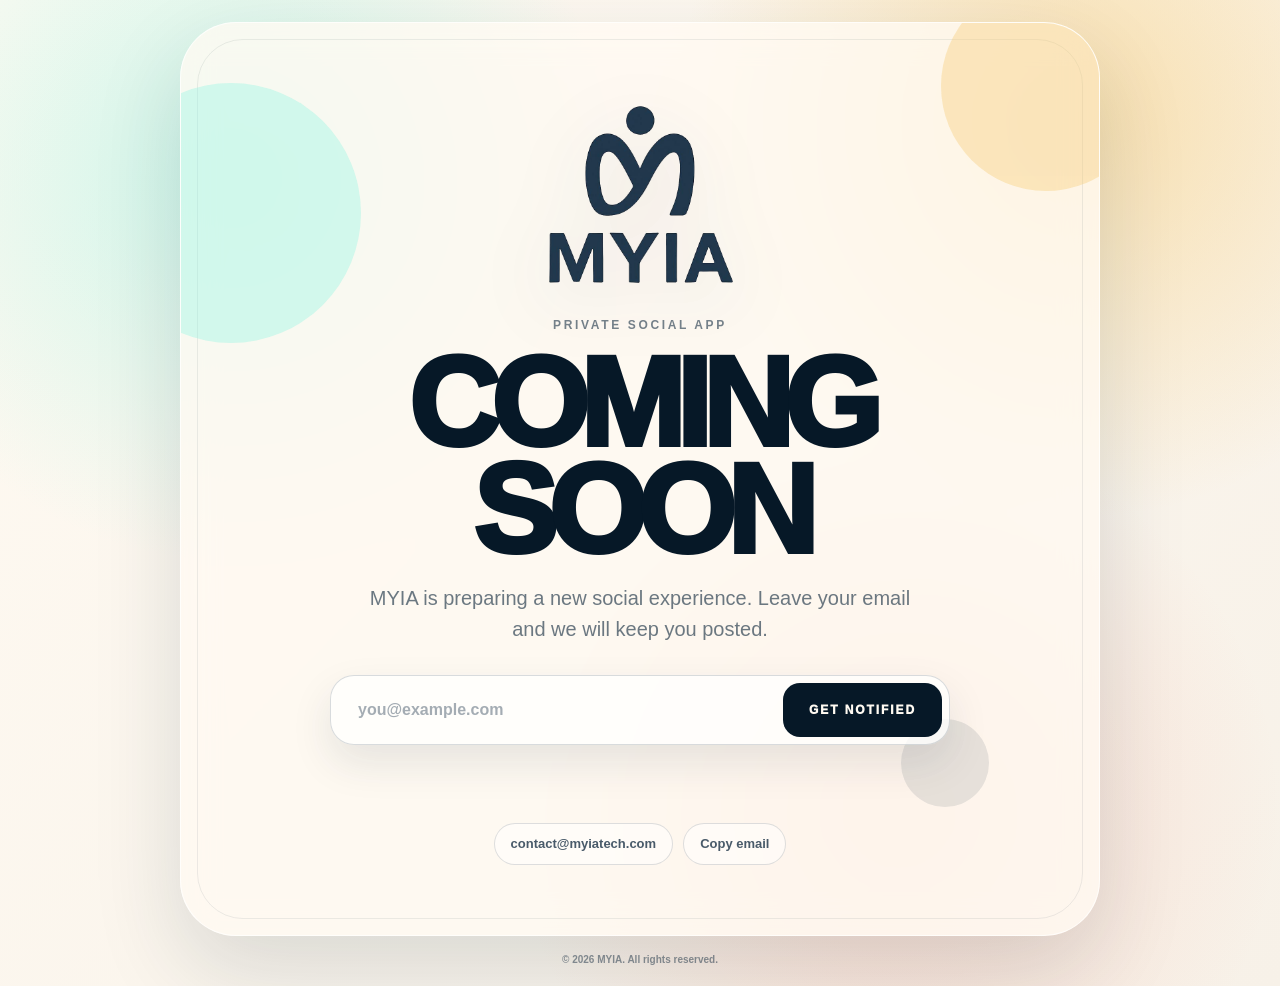
==== commit 0b3082fe: "Simplify coming soon landing" ====
--- a/index.html
+++ b/index.html
@@ -10,24 +10,18 @@
     <link rel="canonical" href="https://myiatech.com/" />
     <meta
       name="description"
-      content="MYIA is an all-in-one private social mobile app bringing feed, profile, messaging, calls, matching and a personal AI assistant into one European experience."
+      content="MYIA is coming soon. Leave your email to get notified when we share updates."
     />
 
     <meta property="og:title" content="MYIA | Coming Soon" />
-    <meta
-      property="og:description"
-      content="An all-in-one private social mobile app for sharing, messaging, calls, matching and personal AI."
-    />
+    <meta property="og:description" content="MYIA is coming soon. Join the early list." />
     <meta property="og:url" content="https://myiatech.com/" />
     <meta property="og:type" content="website" />
     <meta property="og:locale" content="en_US" />
 
     <meta name="twitter:card" content="summary" />
     <meta name="twitter:title" content="MYIA | Coming Soon" />
-    <meta
-      name="twitter:description"
-      content="An all-in-one private social mobile app for sharing, messaging, calls, matching and personal AI."
-    />
+    <meta name="twitter:description" content="MYIA is coming soon. Join the early list." />
 
     <link rel="icon" href="/favicon-32.png?v=9" sizes="32x32" type="image/png" />
     <link rel="icon" href="/favicon-16.png?v=9" sizes="16x16" type="image/png" />
@@ -48,63 +42,17 @@
   <body>
     <main class="wrap">
       <section class="coming" aria-label="MYIA coming soon">
-        <div class="topLine" aria-hidden="true">
-          <span>Private social mobile app</span>
-          <span>European infrastructure</span>
-          <span>Personal AI assistant</span>
-        </div>
+        <div class="shape shape--mint" aria-hidden="true"></div>
+        <div class="shape shape--gold" aria-hidden="true"></div>
+        <div class="shape shape--navy" aria-hidden="true"></div>
 
-        <div class="brandMark">
-          <img src="/myia-logo-transparent.png" alt="MYIA" width="220" height="213" />
-        </div>
+        <img class="logo" src="/myia-logo-transparent.png" alt="MYIA" width="220" height="213" />
 
-        <div class="heroCopy">
-          <p class="kicker">MYIA is coming soon</p>
-          <h1 class="headline">A private social universe, guided by personal AI.</h1>
-          <p class="subhead">
-            MYIA brings feed, profile, messaging, audio and video calls, encounters,
-            and an intelligent personal assistant into one elegant mobile experience.
-          </p>
-        </div>
-
-        <div class="productScene" aria-label="MYIA product pillars">
-          <article class="assistantCore">
-            <span class="eyebrow">Core intelligence</span>
-            <h2>MyAssistant</h2>
-            <p>
-              A self-hosted AI companion that understands your profile, preferences
-              and usage to support every social moment.
-            </p>
-          </article>
-
-          <div class="universeRail">
-            <article class="universeCard">
-              <span>01</span>
-              <h3>MyFeed</h3>
-              <p>Publish, discover and react.</p>
-            </article>
-            <article class="universeCard">
-              <span>02</span>
-              <h3>MyProfil</h3>
-              <p>Your controlled social identity.</p>
-            </article>
-            <article class="universeCard">
-              <span>03</span>
-              <h3>MyMessage</h3>
-              <p>Text, photos, videos and voice.</p>
-            </article>
-            <article class="universeCard">
-              <span>04</span>
-              <h3>MyCall</h3>
-              <p>Audio and video calls.</p>
-            </article>
-            <article class="universeCard">
-              <span>05</span>
-              <h3>MyMatch</h3>
-              <p>New encounters with intention.</p>
-            </article>
-          </div>
-        </div>
+        <p class="kicker">Private social app</p>
+        <h1 class="headline">Coming soon</h1>
+        <p class="subhead">
+          MYIA is preparing a new social experience. Leave your email and we will keep you posted.
+        </p>
 
         <div class="notify" id="notify">
           <form
@@ -137,28 +85,13 @@
               <button class="form__btn" type="submit">Get notified</button>
             </div>
             <p class="fieldMsg" id="email-msg" aria-live="polite"></p>
-            <p class="form__meta">Early access updates only. No spam.</p>
             <p class="form__status" role="status" aria-live="polite"></p>
           </form>
         </div>
 
-        <div class="bottomBar">
-          <ul class="trustRow" aria-label="MYIA product values">
-            <li>Secure media</li>
-            <li>Real-time social</li>
-            <li>Controlled infrastructure</li>
-            <li>Self-hosted AI</li>
-          </ul>
-          <div class="links">
-            <a
-              class="ctaLink ctaLink--email"
-              href="mailto:contact@myiatech.com?subject=MYIA%20Tech%20-%20Hello"
-              >contact@myiatech.com</a
-            >
-            <button class="ctaLink copyBtn" type="button" data-copy="contact@myiatech.com">
-              Copy email
-            </button>
-          </div>
+        <div class="contact">
+          <a href="mailto:contact@myiatech.com?subject=MYIA%20Tech%20-%20Hello">contact@myiatech.com</a>
+          <button type="button" data-copy="contact@myiatech.com">Copy email</button>
         </div>
       </section>
 
--- a/styles.css
+++ b/styles.css
@@ -1,41 +1,28 @@
 :root {
-  --ink: #10283c;
-  --ink-deep: #071725;
-  --ink-soft: rgba(16, 40, 60, 0.72);
-  --muted: rgba(16, 40, 60, 0.54);
-  --ivory: #fbf7ef;
-  --porcelain: #fffdf8;
-  --champagne: #c9ad72;
-  --champagne-2: #e7d8b5;
-  --sea: #1f8185;
-  --sea-soft: rgba(31, 129, 133, 0.12);
+  --navy: #10283c;
+  --deep: #061827;
+  --muted: rgba(16, 40, 60, 0.62);
+  --cream: #fffaf2;
+  --mint: #9af3e2;
+  --gold: #f5ca72;
+  --coral: #ff876f;
   --line: rgba(16, 40, 60, 0.14);
-  --gold-line: rgba(201, 173, 114, 0.48);
-  --shadow: 0 30px 90px rgba(7, 23, 37, 0.14);
   --sans: "Avenir Next", Avenir, "Gill Sans", "Trebuchet MS", sans-serif;
-  --serif: Didot, "Bodoni 72", "Baskerville", Georgia, serif;
 }
 
 * { box-sizing: border-box; }
+html, body { min-height: 100%; }
 html { -webkit-text-size-adjust: 100%; text-size-adjust: 100%; }
-html, body { min-height: 100%; }
 body {
   margin: 0;
-  color: var(--ink);
+  color: var(--navy);
   font-family: var(--sans);
   background:
-    radial-gradient(circle at 14% 12%, rgba(31, 129, 133, 0.14), transparent 22rem),
-    radial-gradient(circle at 88% 16%, rgba(201, 173, 114, 0.28), transparent 25rem),
-    linear-gradient(135deg, #f4ebde 0%, #fffdf8 44%, #f7f1e8 100%);
+    radial-gradient(circle at 18% 18%, rgba(154, 243, 226, 0.48), transparent 24rem),
+    radial-gradient(circle at 84% 12%, rgba(245, 202, 114, 0.5), transparent 25rem),
+    radial-gradient(circle at 70% 82%, rgba(255, 135, 111, 0.22), transparent 24rem),
+    linear-gradient(135deg, #fffaf2 0%, #f7f1e8 100%);
   overflow-x: hidden;
-}
-
-body::before {
-  content: "";
-  position: fixed;
-  inset: 18px;
-  border: 1px solid rgba(16, 40, 60, 0.12);
-  pointer-events: none;
 }
 
 body::after {
@@ -43,8 +30,10 @@
   position: fixed;
   inset: 0;
   pointer-events: none;
-  opacity: 0.04;
-  background-image: url("data:image/svg+xml,%3Csvg xmlns='http://www.w3.org/2000/svg' width='170' height='170'%3E%3Cfilter id='n'%3E%3CfeTurbulence type='fractalNoise' baseFrequency='.72' numOctaves='3' stitchTiles='stitch'/%3E%3C/filter%3E%3Crect width='170' height='170' filter='url(%23n)'/%3E%3C/svg%3E");
+  opacity: 0.08;
+  background-image: linear-gradient(rgba(16,40,60,.08) 1px, transparent 1px), linear-gradient(90deg, rgba(16,40,60,.08) 1px, transparent 1px);
+  background-size: 44px 44px;
+  mask-image: radial-gradient(circle at center, black, transparent 72%);
 }
 
 .sr-only {
@@ -65,439 +54,225 @@
   min-height: 100svh;
   display: grid;
   grid-template-rows: 1fr auto;
-  max-width: 1380px;
-  margin: 0 auto;
-  padding: calc(22px + env(safe-area-inset-top)) calc(24px + env(safe-area-inset-left))
-    calc(20px + env(safe-area-inset-bottom)) calc(24px + env(safe-area-inset-right));
+  place-items: center;
+  padding: calc(22px + env(safe-area-inset-top)) calc(16px + env(safe-area-inset-left)) calc(20px + env(safe-area-inset-bottom)) calc(16px + env(safe-area-inset-right));
 }
 
 .coming {
   position: relative;
-  align-self: center;
+  width: min(100%, 920px);
+  min-height: min(720px, calc(100svh - 100px));
   display: grid;
-  grid-template-columns: 188px minmax(360px, 0.82fr) minmax(500px, 1.18fr);
-  grid-template-rows: auto auto 1fr auto;
-  gap: 22px 32px;
-  min-height: min(805px, calc(100svh - 92px));
-  padding: clamp(28px, 3.5vw, 46px);
-  border: 1px solid var(--line);
-  background:
-    linear-gradient(115deg, rgba(255,253,248,.94), rgba(251,247,239,.9)),
-    radial-gradient(circle at 76% 35%, rgba(31,129,133,.10), transparent 22rem);
-  box-shadow: var(--shadow);
+  justify-items: center;
+  align-content: center;
+  gap: 18px;
+  padding: clamp(30px, 6vw, 70px);
+  border: 1px solid rgba(255,255,255,.72);
+  border-radius: clamp(28px, 5vw, 56px);
+  background: rgba(255, 250, 242, 0.78);
+  box-shadow: 0 34px 90px rgba(16, 40, 60, 0.14);
+  backdrop-filter: blur(18px);
   overflow: hidden;
-  opacity: 0;
-  transform: translateY(12px);
-  animation: pageIn 680ms cubic-bezier(.2,.8,.2,1) 90ms forwards;
+  animation: rise 700ms cubic-bezier(.2,.8,.2,1) both;
 }
 
 .coming::before {
   content: "";
   position: absolute;
-  inset: 14px;
-  border: 1px solid var(--gold-line);
+  inset: 16px;
+  border: 1px solid rgba(16,40,60,.08);
+  border-radius: calc(clamp(28px, 5vw, 56px) - 10px);
   pointer-events: none;
 }
 
-.coming::after {
-  content: "";
+.shape {
   position: absolute;
-  left: 188px;
-  top: 14px;
-  bottom: 14px;
-  width: 1px;
-  background: linear-gradient(180deg, transparent, var(--gold-line), transparent);
-  pointer-events: none;
-}
-
-.topLine {
-  grid-column: 1 / -1;
-  display: flex;
-  justify-content: space-between;
-  gap: 14px;
-  padding-bottom: 18px;
-  border-bottom: 1px solid var(--line);
-  color: rgba(16, 40, 60, 0.62);
-  font-family: var(--serif);
-  font-size: 12px;
-  letter-spacing: 0.22em;
-  text-transform: uppercase;
-}
-
-.brandMark {
-  grid-column: 1;
-  grid-row: 2 / 5;
-  display: flex;
-  align-items: flex-start;
-  justify-content: center;
-  padding-top: 10px;
-}
-
-.brandMark img {
-  width: min(148px, 100%);
+  border-radius: 999px;
+  filter: blur(0.2px);
+  opacity: 0.9;
+  animation: float 8s ease-in-out infinite;
+}
+.shape--mint { width: 260px; height: 260px; left: -80px; top: 60px; background: rgba(154, 243, 226, 0.45); }
+.shape--gold { width: 210px; height: 210px; right: -52px; top: -42px; background: rgba(245, 202, 114, 0.42); animation-delay: -2s; }
+.shape--navy { width: 88px; height: 88px; right: 12%; bottom: 14%; background: rgba(16, 40, 60, 0.11); animation-delay: -4s; }
+
+.logo {
+  position: relative;
+  z-index: 1;
+  width: clamp(138px, 18vw, 210px);
   height: auto;
   object-fit: contain;
-  filter: drop-shadow(0 20px 38px rgba(7, 23, 37, 0.08));
-}
-
-.heroCopy {
-  grid-column: 2;
-  grid-row: 2 / 4;
-  align-self: center;
-  position: relative;
-  z-index: 1;
-}
-
-.kicker,
-.eyebrow {
-  margin: 0 0 16px;
-  color: var(--champagne);
-  font-family: var(--serif);
+  filter: drop-shadow(0 18px 35px rgba(16,40,60,.1));
+}
+
+.kicker {
+  position: relative;
+  z-index: 1;
+  margin: 4px 0 0;
+  color: rgba(16, 40, 60, 0.58);
   font-size: 12px;
-  letter-spacing: 0.26em;
+  font-weight: 900;
+  letter-spacing: .22em;
   text-transform: uppercase;
 }
 
 .headline {
-  max-width: 10.5ch;
+  position: relative;
+  z-index: 1;
   margin: 0;
-  color: var(--ink-deep);
-  font-family: var(--serif);
-  font-size: clamp(54px, 5.4vw, 88px);
-  font-weight: 400;
-  letter-spacing: -0.052em;
-  line-height: 0.94;
+  color: var(--deep);
+  font-size: clamp(56px, 11vw, 126px);
+  font-weight: 950;
+  letter-spacing: -0.07em;
+  line-height: .85;
+  text-align: center;
+  text-transform: uppercase;
 }
 
 .subhead {
-  max-width: 45ch;
-  margin: 24px 0 0;
-  color: var(--ink-soft);
-  font-size: clamp(16px, 1.15vw, 18px);
-  line-height: 1.72;
-}
-
-.productScene {
-  grid-column: 3;
-  grid-row: 2 / 5;
-  display: grid;
-  grid-template-rows: auto 1fr;
-  gap: 16px;
-  position: relative;
-  z-index: 1;
-}
-
-.assistantCore {
-  position: relative;
-  min-height: 236px;
-  padding: 26px;
-  border: 1px solid rgba(16, 40, 60, 0.16);
-  background:
-    linear-gradient(135deg, rgba(7, 23, 37, 0.94), rgba(16, 40, 60, 0.9)),
-    radial-gradient(circle at 84% 20%, rgba(201,173,114,.4), transparent 12rem);
-  color: var(--porcelain);
-  overflow: hidden;
-}
-
-.assistantCore::before,
-.assistantCore::after {
-  content: "";
-  position: absolute;
-  border-radius: 50%;
-  pointer-events: none;
-}
-
-.assistantCore::before {
-  width: 260px;
-  height: 260px;
-  right: -72px;
-  top: -86px;
-  border: 1px solid rgba(201, 173, 114, 0.42);
-}
-
-.assistantCore::after {
-  width: 140px;
-  height: 140px;
-  right: 54px;
-  bottom: -74px;
-  background: rgba(31, 129, 133, 0.28);
-  filter: blur(1px);
-}
-
-.assistantCore .eyebrow { color: var(--champagne-2); position: relative; z-index: 1; }
-.assistantCore h2 {
-  position: relative;
-  z-index: 1;
-  margin: 0;
-  font-family: var(--serif);
-  font-size: clamp(44px, 4.1vw, 68px);
-  font-weight: 400;
-  letter-spacing: -0.04em;
-}
-.assistantCore p {
-  position: relative;
-  z-index: 1;
-  max-width: 48ch;
-  margin: 18px 0 0;
-  color: rgba(255, 253, 248, 0.78);
-  font-size: 15px;
-  line-height: 1.62;
-}
-
-.universeRail {
-  display: grid;
-  grid-template-columns: repeat(5, minmax(0, 1fr));
-  border: 1px solid rgba(16, 40, 60, 0.14);
-  border-bottom: 0;
-}
-
-.universeCard {
-  min-height: 245px;
-  padding: 18px 14px;
-  border-right: 1px solid rgba(16, 40, 60, 0.12);
-  border-bottom: 1px solid rgba(16, 40, 60, 0.14);
-  background: rgba(255, 253, 248, 0.48);
-  transition: background 180ms ease, transform 180ms ease;
-}
-.universeCard:last-child { border-right: 0; }
-.universeCard:hover { background: rgba(255, 253, 248, 0.78); transform: translateY(-2px); }
-.universeCard span {
-  display: block;
-  color: var(--champagne);
-  font-family: var(--serif);
-  font-size: 12px;
-  letter-spacing: 0.18em;
-}
-.universeCard h3 {
-  writing-mode: vertical-rl;
-  transform: rotate(180deg);
-  min-height: 108px;
-  margin: 22px 0;
-  color: var(--ink-deep);
-  font-family: var(--serif);
-  font-size: 27px;
-  font-weight: 400;
-  letter-spacing: -0.03em;
-}
-.universeCard p {
+  position: relative;
+  z-index: 1;
+  max-width: 560px;
   margin: 0;
   color: var(--muted);
-  font-size: 13px;
-  line-height: 1.42;
+  font-size: clamp(16px, 2vw, 20px);
+  line-height: 1.55;
+  text-align: center;
 }
 
 .notify {
-  grid-column: 2;
-  grid-row: 4;
-  align-self: end;
-  position: relative;
-  z-index: 1;
+  position: relative;
+  z-index: 1;
+  width: min(100%, 620px);
+  margin-top: 12px;
 }
 .form { margin: 0; }
 .honeypot { display: none !important; }
 .form__row {
   display: grid;
   grid-template-columns: 1fr auto;
-  border: 1px solid rgba(16, 40, 60, 0.18);
-  background: rgba(255, 253, 248, 0.78);
-  box-shadow: 0 20px 48px rgba(7, 23, 37, 0.08);
+  padding: 7px;
+  border: 1px solid rgba(16,40,60,.16);
+  border-radius: 24px;
+  background: rgba(255,255,255,.76);
+  box-shadow: 0 18px 42px rgba(16,40,60,.1);
   overflow: hidden;
-  transition: border-color 160ms ease, box-shadow 160ms ease, transform 160ms ease;
+  transition: box-shadow 160ms ease, border-color 160ms ease, transform 160ms ease;
 }
 .form__row:focus-within {
-  border-color: rgba(201, 173, 114, 0.86);
-  box-shadow: 0 24px 64px rgba(7, 23, 37, 0.12), 0 0 0 5px rgba(201, 173, 114, 0.16);
+  border-color: rgba(16,40,60,.42);
+  box-shadow: 0 22px 58px rgba(16,40,60,.14), 0 0 0 6px rgba(154,243,226,.22);
   transform: translateY(-1px);
 }
 .form__row[data-state="error"] {
-  border-color: rgba(160, 38, 38, 0.62);
-  box-shadow: 0 18px 48px rgba(160, 38, 38, 0.12), 0 0 0 5px rgba(160, 38, 38, 0.08);
+  border-color: rgba(180, 40, 40, .58);
+  box-shadow: 0 18px 42px rgba(180,40,40,.12), 0 0 0 5px rgba(180,40,40,.08);
 }
 .form__input {
   min-width: 0;
   border: 0;
   outline: 0;
   background: transparent;
-  color: var(--ink-deep);
-  padding: 20px 20px;
+  color: var(--deep);
+  padding: 18px 20px;
   font: inherit;
   font-size: 16px;
-  font-weight: 620;
-}
-.form__input::placeholder { color: rgba(16, 40, 60, 0.38); }
+  font-weight: 750;
+}
+.form__input::placeholder { color: rgba(16,40,60,.38); }
 .form__btn {
   border: 0;
-  background: var(--ink-deep);
-  color: var(--porcelain);
-  padding: 0 27px;
+  border-radius: 17px;
+  background: var(--deep);
+  color: #fffaf2;
+  padding: 0 26px;
   font: inherit;
   font-size: 12px;
-  font-weight: 850;
-  letter-spacing: 0.17em;
+  font-weight: 950;
+  letter-spacing: .16em;
   text-transform: uppercase;
   cursor: pointer;
-  transition: background 160ms ease, transform 160ms ease, opacity 160ms ease;
-}
-.form__btn:hover { background: #14344c; transform: translateY(-1px); }
-.form__btn:disabled { cursor: not-allowed; opacity: 0.62; transform: none; }
-.form__btn--link {
-  display: inline-flex;
-  min-height: 54px;
-  align-items: center;
-  justify-content: center;
-  text-decoration: none;
-}
+  transition: transform 160ms ease, background 160ms ease, opacity 160ms ease;
+}
+.form__btn:hover { transform: translateY(-1px); background: #14344c; }
+.form__btn:disabled { cursor: not-allowed; opacity: .62; transform: none; }
+.form__btn--link { display: inline-flex; align-items: center; justify-content: center; min-height: 50px; text-decoration: none; }
 .fieldMsg,
-.form__status,
-.form__meta {
-  margin: 10px 0 0;
-  color: rgba(16, 40, 60, 0.54);
+.form__status {
+  min-height: 18px;
+  margin: 10px 4px 0;
+  color: rgba(16,40,60,.56);
   font-size: 13px;
-  line-height: 1.42;
-}
-.fieldMsg { min-height: 18px; font-weight: 750; }
+  font-weight: 750;
+  line-height: 1.45;
+}
 .fieldMsg.is-error,
-.form__status.is-error { color: #9f2828; }
-.form__meta { margin-top: 2px; }
-
-.bottomBar {
-  grid-column: 1 / -1;
-  display: flex;
-  align-items: center;
-  justify-content: space-between;
-  gap: 18px;
-  padding-top: 18px;
-  border-top: 1px solid var(--line);
-  position: relative;
-  z-index: 1;
-}
-.trustRow {
+.form__status.is-error { color: #a82727; }
+
+.contact,
+.thankActions {
+  position: relative;
+  z-index: 1;
   display: flex;
   flex-wrap: wrap;
-  gap: 10px 18px;
-  margin: 0;
-  padding: 0;
-  list-style: none;
-}
-.trustRow li {
-  color: rgba(16, 40, 60, 0.72);
-  font-size: 12px;
-  font-weight: 760;
-  letter-spacing: 0.08em;
-  text-transform: uppercase;
-}
-.trustRow li::before {
-  content: "";
-  display: inline-block;
-  width: 6px;
-  height: 6px;
-  margin-right: 8px;
-  border-radius: 50%;
-  background: var(--champagne);
-  vertical-align: 1px;
-}
-.links,
-.thankActions {
-  display: flex;
-  flex-wrap: wrap;
-  align-items: center;
+  justify-content: center;
   gap: 10px;
-}
+  margin-top: 4px;
+}
+.contact a,
+.contact button,
 .ctaLink {
   display: inline-flex;
-  min-height: 40px;
+  min-height: 42px;
   align-items: center;
   justify-content: center;
   padding: 0 16px;
-  border: 1px solid rgba(16, 40, 60, 0.16);
-  background: rgba(255, 253, 248, 0.54);
-  color: rgba(16, 40, 60, 0.78);
+  border: 1px solid rgba(16,40,60,.14);
+  border-radius: 999px;
+  background: rgba(255,255,255,.52);
+  color: rgba(16,40,60,.76);
   font: inherit;
   font-size: 13px;
-  font-weight: 720;
+  font-weight: 800;
   text-decoration: none;
   cursor: pointer;
-  transition: border-color 160ms ease, color 160ms ease, transform 160ms ease;
-}
-.ctaLink:hover { transform: translateY(-1px); border-color: rgba(201, 173, 114, 0.9); color: var(--ink-deep); }
+}
+.contact a:hover,
+.contact button:hover,
+.ctaLink:hover { color: var(--deep); border-color: rgba(16,40,60,.32); }
 
 .footer {
   padding-top: 16px;
+  color: rgba(16,40,60,.48);
+  font-size: 12px;
+  font-weight: 700;
   text-align: center;
-  color: rgba(16, 40, 60, 0.46);
-  font-size: 12px;
-  font-weight: 650;
-}
-
-.thankCard {
-  display: grid;
-  justify-items: center;
-  width: min(100%, 820px);
-  text-align: center;
-  position: relative;
-  z-index: 1;
-}
-.thankLogo {
-  width: clamp(118px, 18vw, 164px);
-  height: auto;
-  margin-bottom: 22px;
-  object-fit: contain;
-  filter: drop-shadow(0 20px 36px rgba(16, 40, 60, 0.1));
-}
-.headline--thanks { max-width: none; text-align: center; }
-.subhead--thanks { max-width: 720px; margin-inline: auto; text-align: center; }
-.thankActions { justify-content: center; margin-top: 26px; }
-
-@keyframes pageIn { to { opacity: 1; transform: translateY(0); } }
-
-@media (max-width: 1180px) {
-  .coming {
-    grid-template-columns: 150px 1fr;
-    grid-template-rows: auto auto auto auto auto;
-  }
-  .coming::after { left: 150px; }
-  .heroCopy { grid-column: 2; grid-row: 2; }
-  .productScene { grid-column: 2; grid-row: 3; }
-  .notify { grid-column: 2; grid-row: 4; }
-  .bottomBar { grid-row: 5; }
-  .brandMark { grid-row: 2 / 5; }
-  .universeRail { grid-template-columns: repeat(5, 1fr); }
-  .universeCard { min-height: 190px; }
-  .universeCard h3 { writing-mode: initial; transform: none; min-height: 0; margin: 20px 0 10px; }
-}
-
-@media (max-width: 820px) {
-  body::before { inset: 10px; }
-  .wrap { padding-inline: 14px; }
-  .coming {
-    display: flex;
-    flex-direction: column;
-    gap: 22px;
-    min-height: auto;
-    padding: 24px;
-  }
+}
+
+.wrap--thanks { grid-template-rows: 1fr auto; }
+.coming--thanks { min-height: min(680px, calc(100svh - 100px)); }
+.thankCard { position: relative; z-index: 1; display: grid; justify-items: center; text-align: center; }
+.thankLogo { width: clamp(120px, 18vw, 170px); height: auto; margin-bottom: 18px; }
+.headline--thanks { font-size: clamp(54px, 10vw, 108px); }
+.subhead--thanks { max-width: 620px; margin: 0; }
+.thankActions { margin-top: 24px; }
+
+@keyframes rise { from { opacity: 0; transform: translateY(14px) scale(.99); } to { opacity: 1; transform: translateY(0) scale(1); } }
+@keyframes float { 50% { transform: translate3d(0, -14px, 0) scale(1.04); } }
+
+@media (max-width: 680px) {
+  .coming { min-height: auto; padding: 28px 18px; border-radius: 34px; }
   .coming::before { inset: 10px; }
-  .coming::after { display: none; }
-  .topLine { flex-direction: column; gap: 7px; padding-bottom: 14px; }
-  .brandMark { padding: 0; justify-content: flex-start; }
-  .brandMark img { width: 112px; }
-  .headline { max-width: 11.5ch; font-size: clamp(46px, 13vw, 70px); }
-  .subhead { font-size: 16px; }
-  .assistantCore { min-height: auto; padding: 22px; }
-  .universeRail { grid-template-columns: 1fr; border-bottom: 1px solid rgba(16,40,60,.14); }
-  .universeCard { min-height: auto; border-right: 0; }
-  .universeCard h3 { writing-mode: initial; transform: none; min-height: 0; margin: 10px 0 6px; }
-  .form__row { grid-template-columns: 1fr; }
+  .form__row { grid-template-columns: 1fr; gap: 8px; }
   .form__btn { min-height: 56px; }
-  .bottomBar { flex-direction: column; align-items: stretch; }
-  .links, .thankActions { align-items: stretch; }
-  .ctaLink, .form__btn--link { width: 100%; }
+  .contact, .thankActions { align-items: stretch; width: 100%; }
+  .contact a, .contact button, .ctaLink, .form__btn--link { width: 100%; }
 }
 
 @media (max-width: 420px) {
-  .headline { font-size: clamp(40px, 12vw, 54px); }
-  .kicker, .eyebrow, .topLine { letter-spacing: 0.18em; }
-  .assistantCore h2 { font-size: 42px; }
+  .headline { font-size: clamp(46px, 16vw, 64px); }
+  .subhead { font-size: 15px; }
+  .kicker { font-size: 10px; }
 }
 
 @media (prefers-reduced-motion: reduce) {
@@ -508,62 +283,3 @@
     transition-duration: 1ms !important;
   }
 }
-
-.ambient {
-  position: absolute;
-  inset: 0;
-  pointer-events: none;
-  z-index: 0;
-}
-.glow,
-.line { position: absolute; pointer-events: none; }
-.glow { border-radius: 999px; filter: blur(1px); }
-.glow--a {
-  width: 360px;
-  height: 360px;
-  left: -150px;
-  top: -150px;
-  background: radial-gradient(circle, rgba(31,129,133,.15), transparent 68%);
-}
-.glow--b {
-  width: 320px;
-  height: 320px;
-  right: -120px;
-  bottom: -140px;
-  background: radial-gradient(circle, rgba(201,173,114,.26), transparent 68%);
-}
-.line {
-  width: 520px;
-  height: 1px;
-  background: rgba(16,40,60,.09);
-  transform: rotate(-23deg);
-}
-.line--a { right: -110px; top: 30%; }
-.line--b { left: -170px; bottom: 20%; }
-
-.wrap--thanks { grid-template-rows: 1fr auto; }
-.coming--thanks {
-  display: grid;
-  grid-template-columns: 1fr;
-  place-items: center;
-  min-height: min(720px, calc(100svh - 92px));
-}
-.coming--thanks::after { display: none; }
-.thankCard {
-  display: grid;
-  justify-items: center;
-  width: min(100%, 780px);
-  text-align: center;
-  position: relative;
-  z-index: 1;
-}
-.thankLogo {
-  width: clamp(118px, 18vw, 164px);
-  height: auto;
-  margin-bottom: 22px;
-  object-fit: contain;
-  filter: drop-shadow(0 20px 36px rgba(16, 40, 60, 0.1));
-}
-.headline--thanks { max-width: none; text-align: center; }
-.subhead--thanks { max-width: 720px; margin-inline: auto; text-align: center; }
-.thankActions { justify-content: center; margin-top: 26px; }
